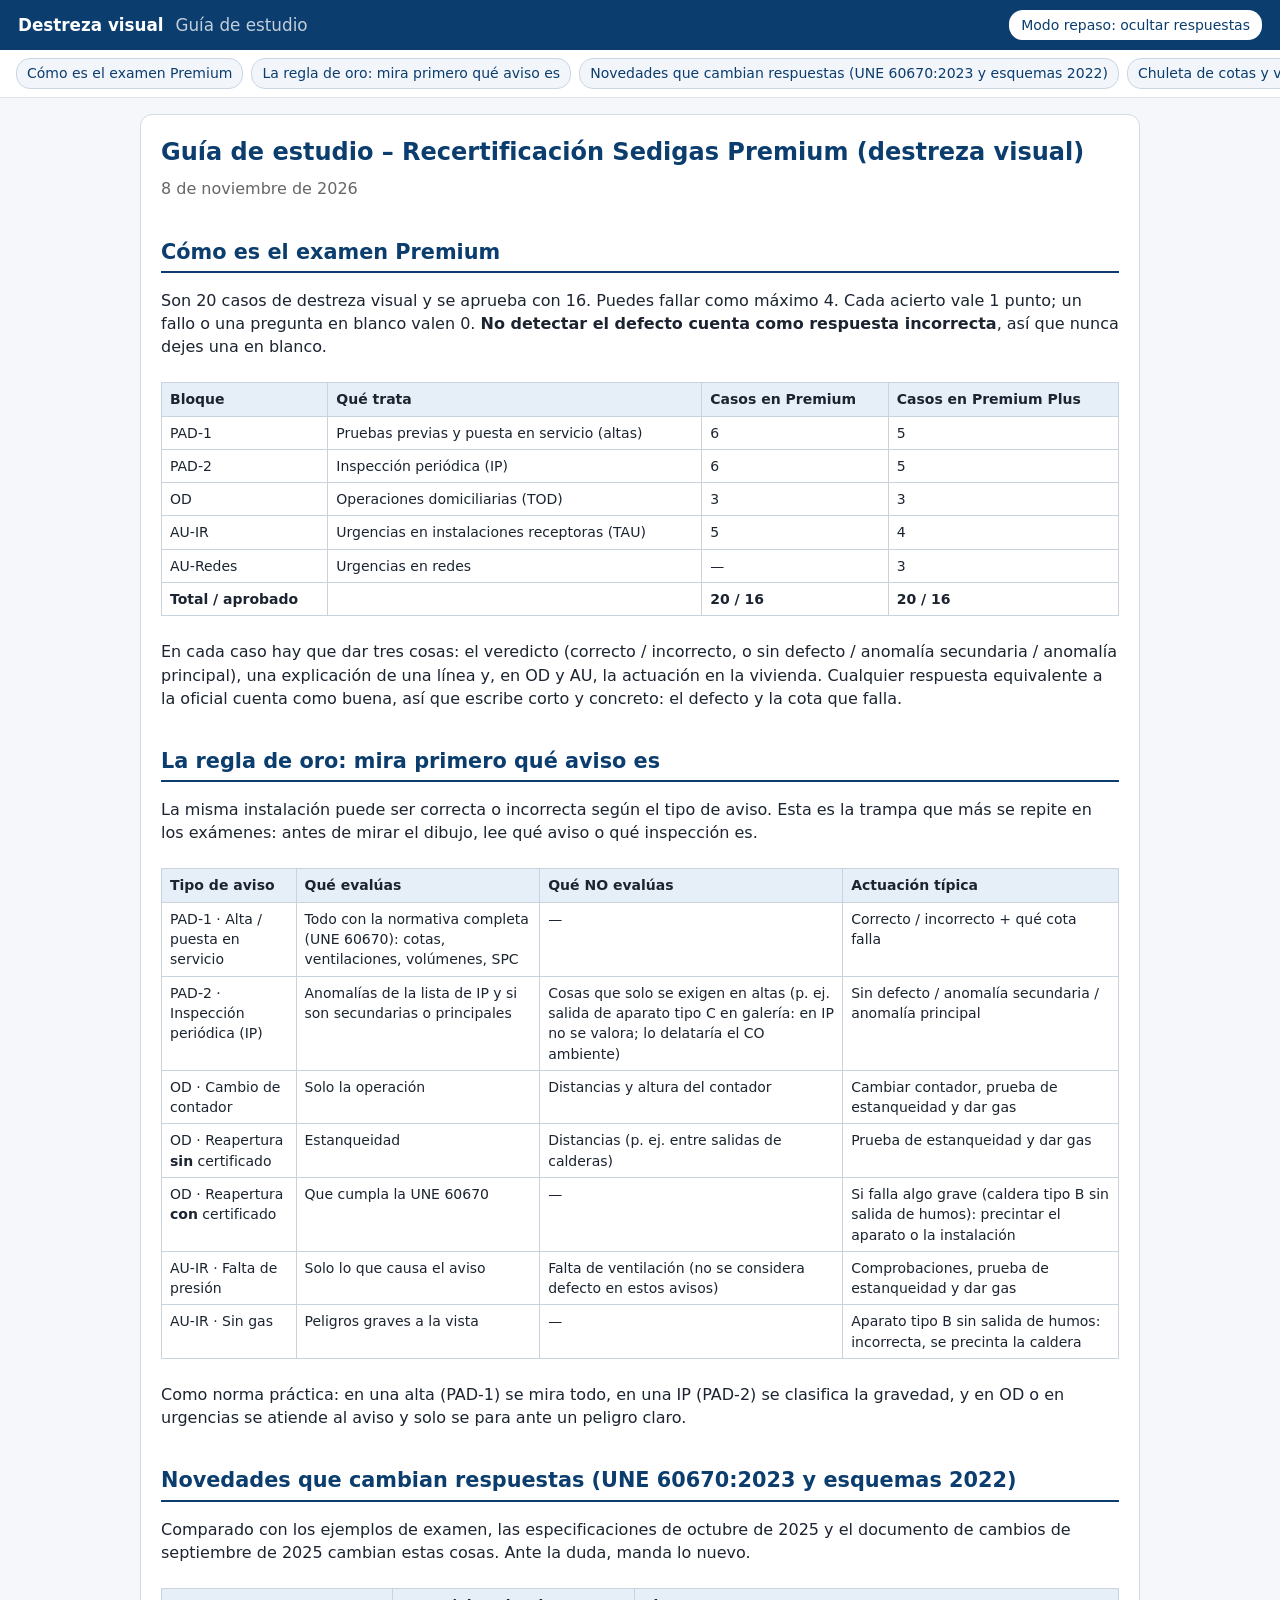
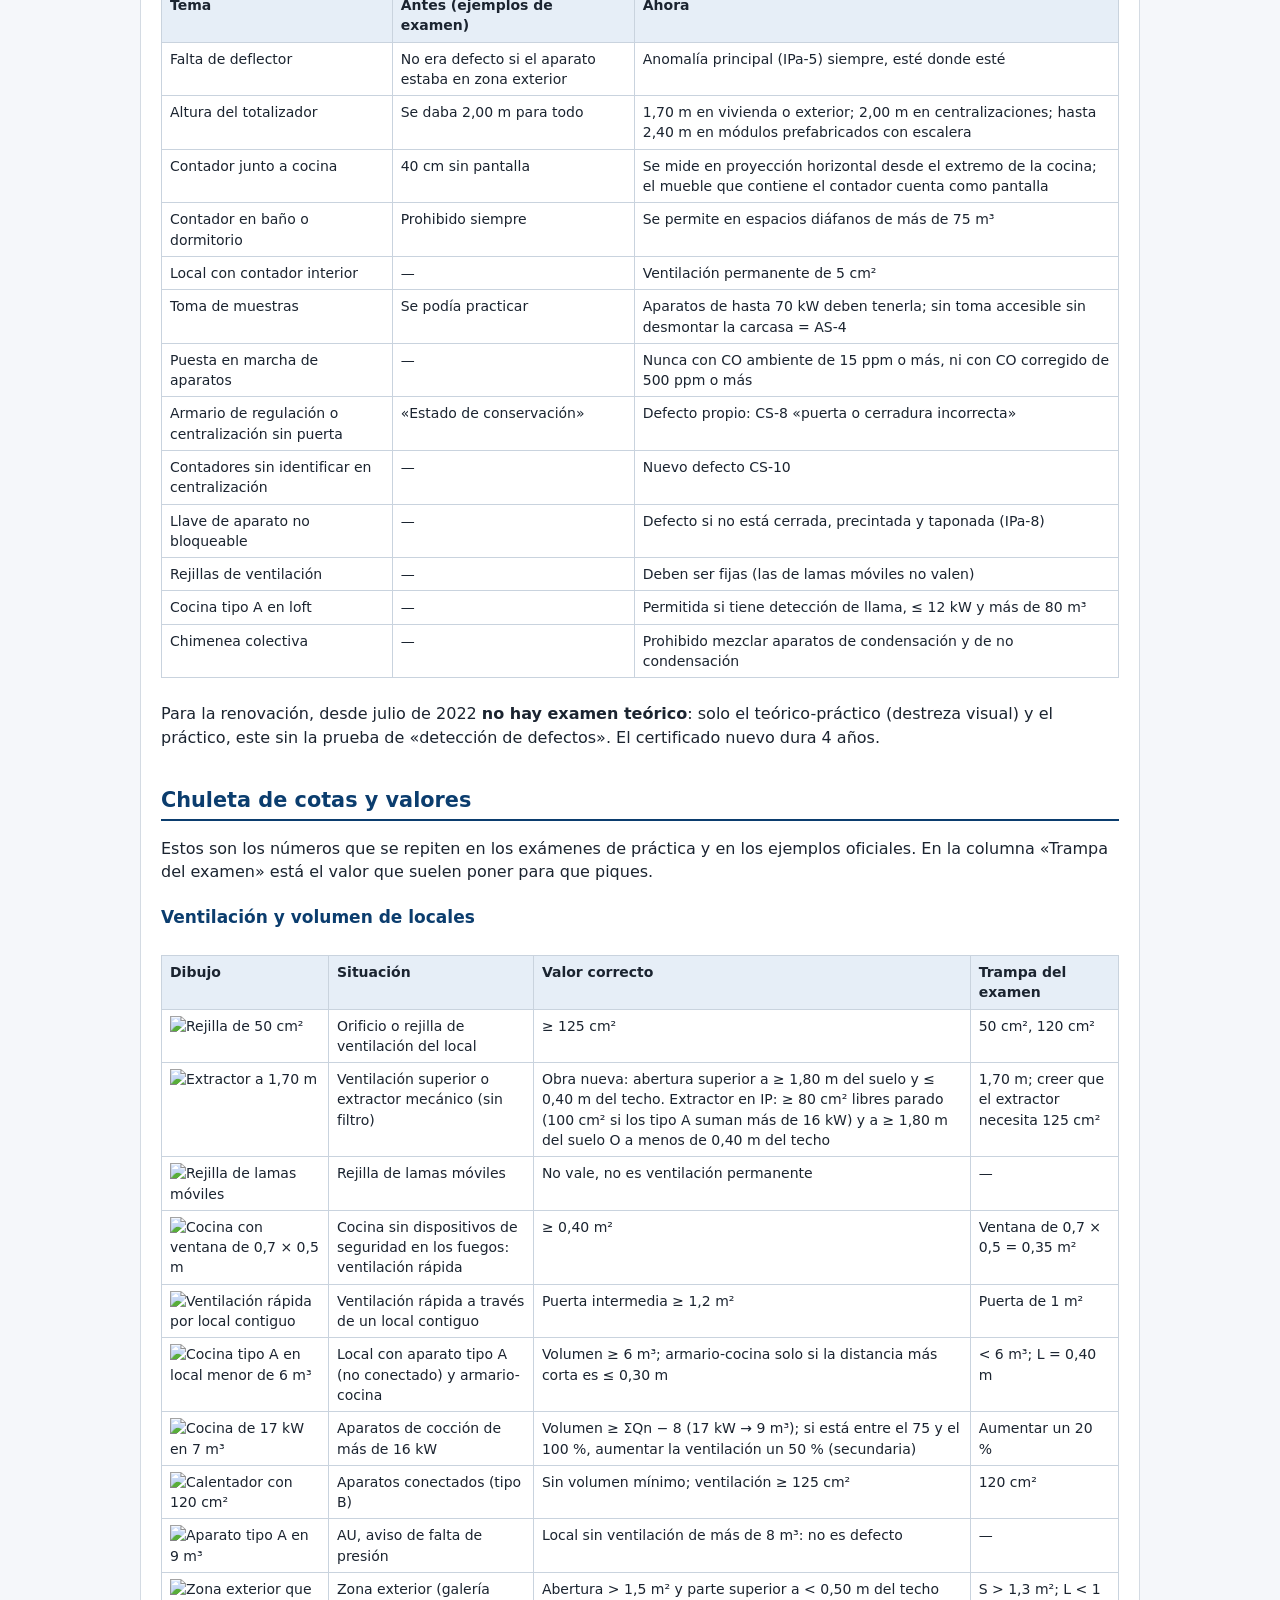
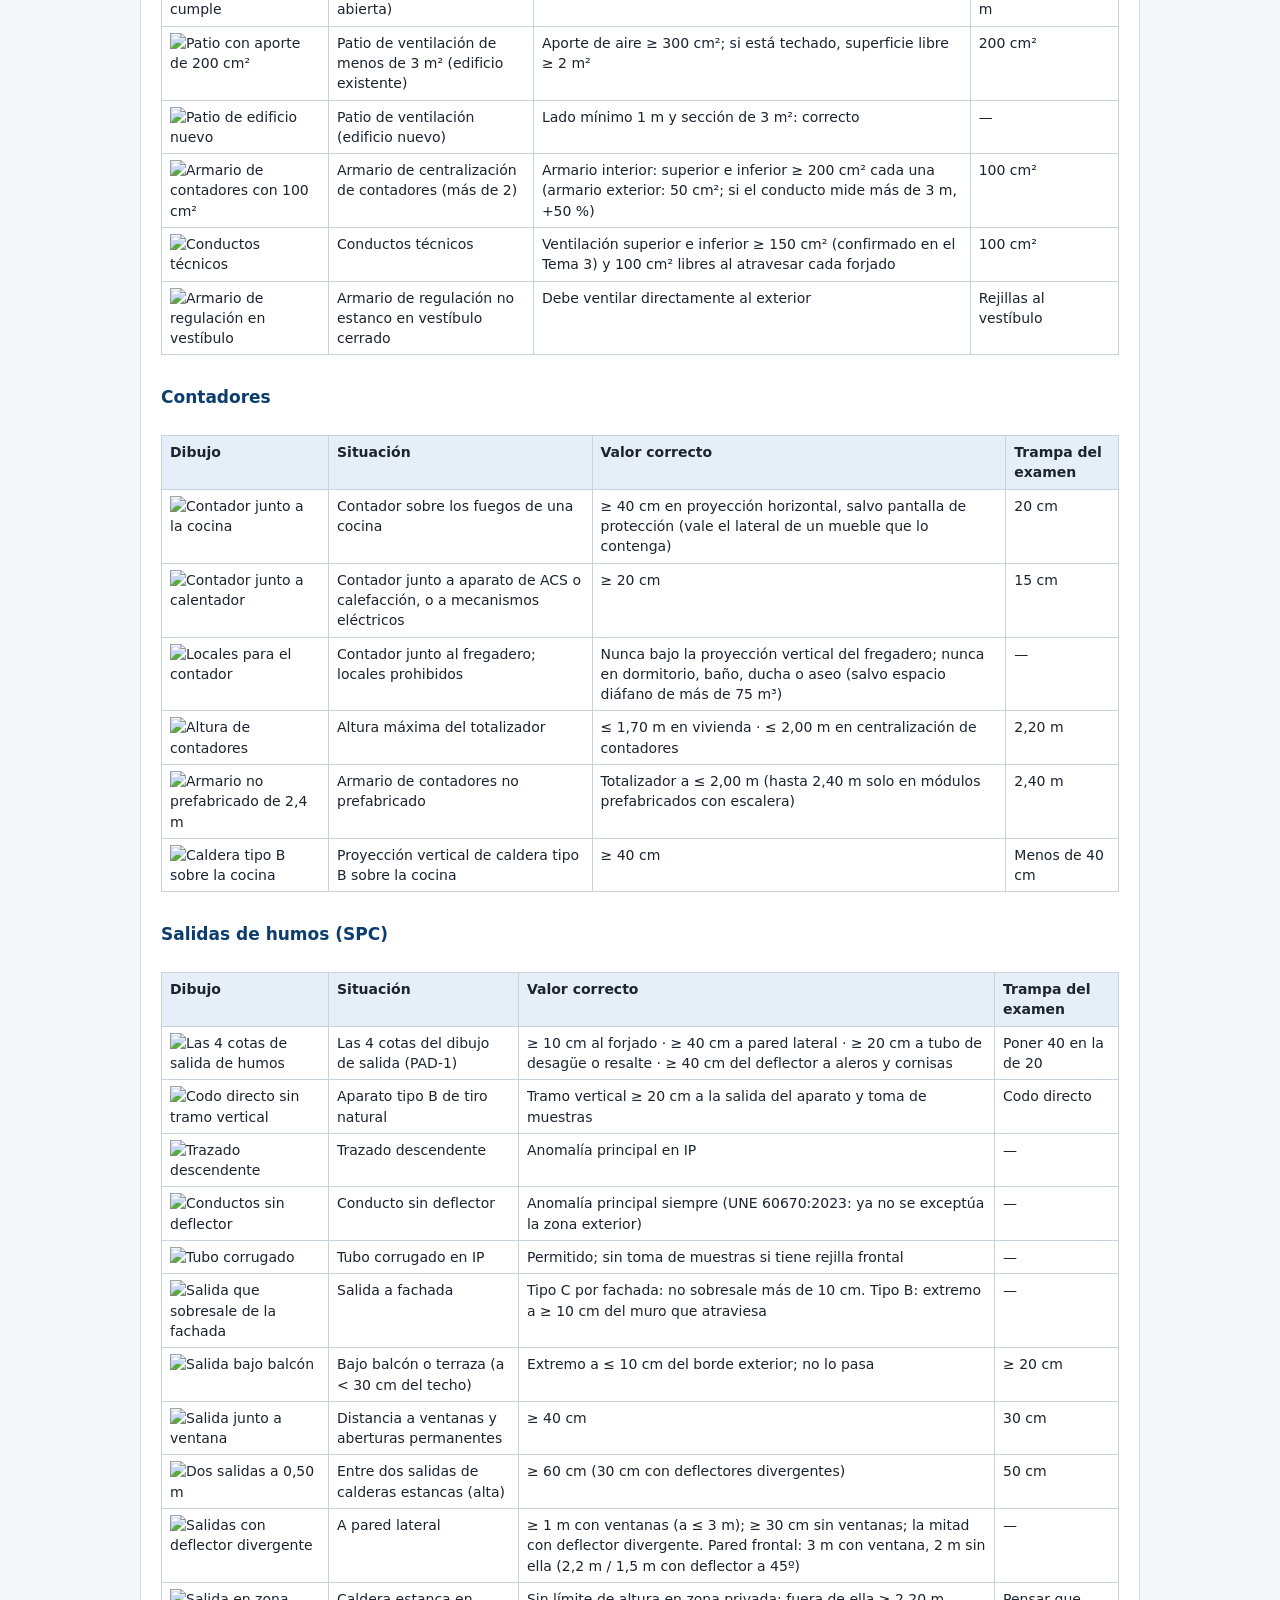
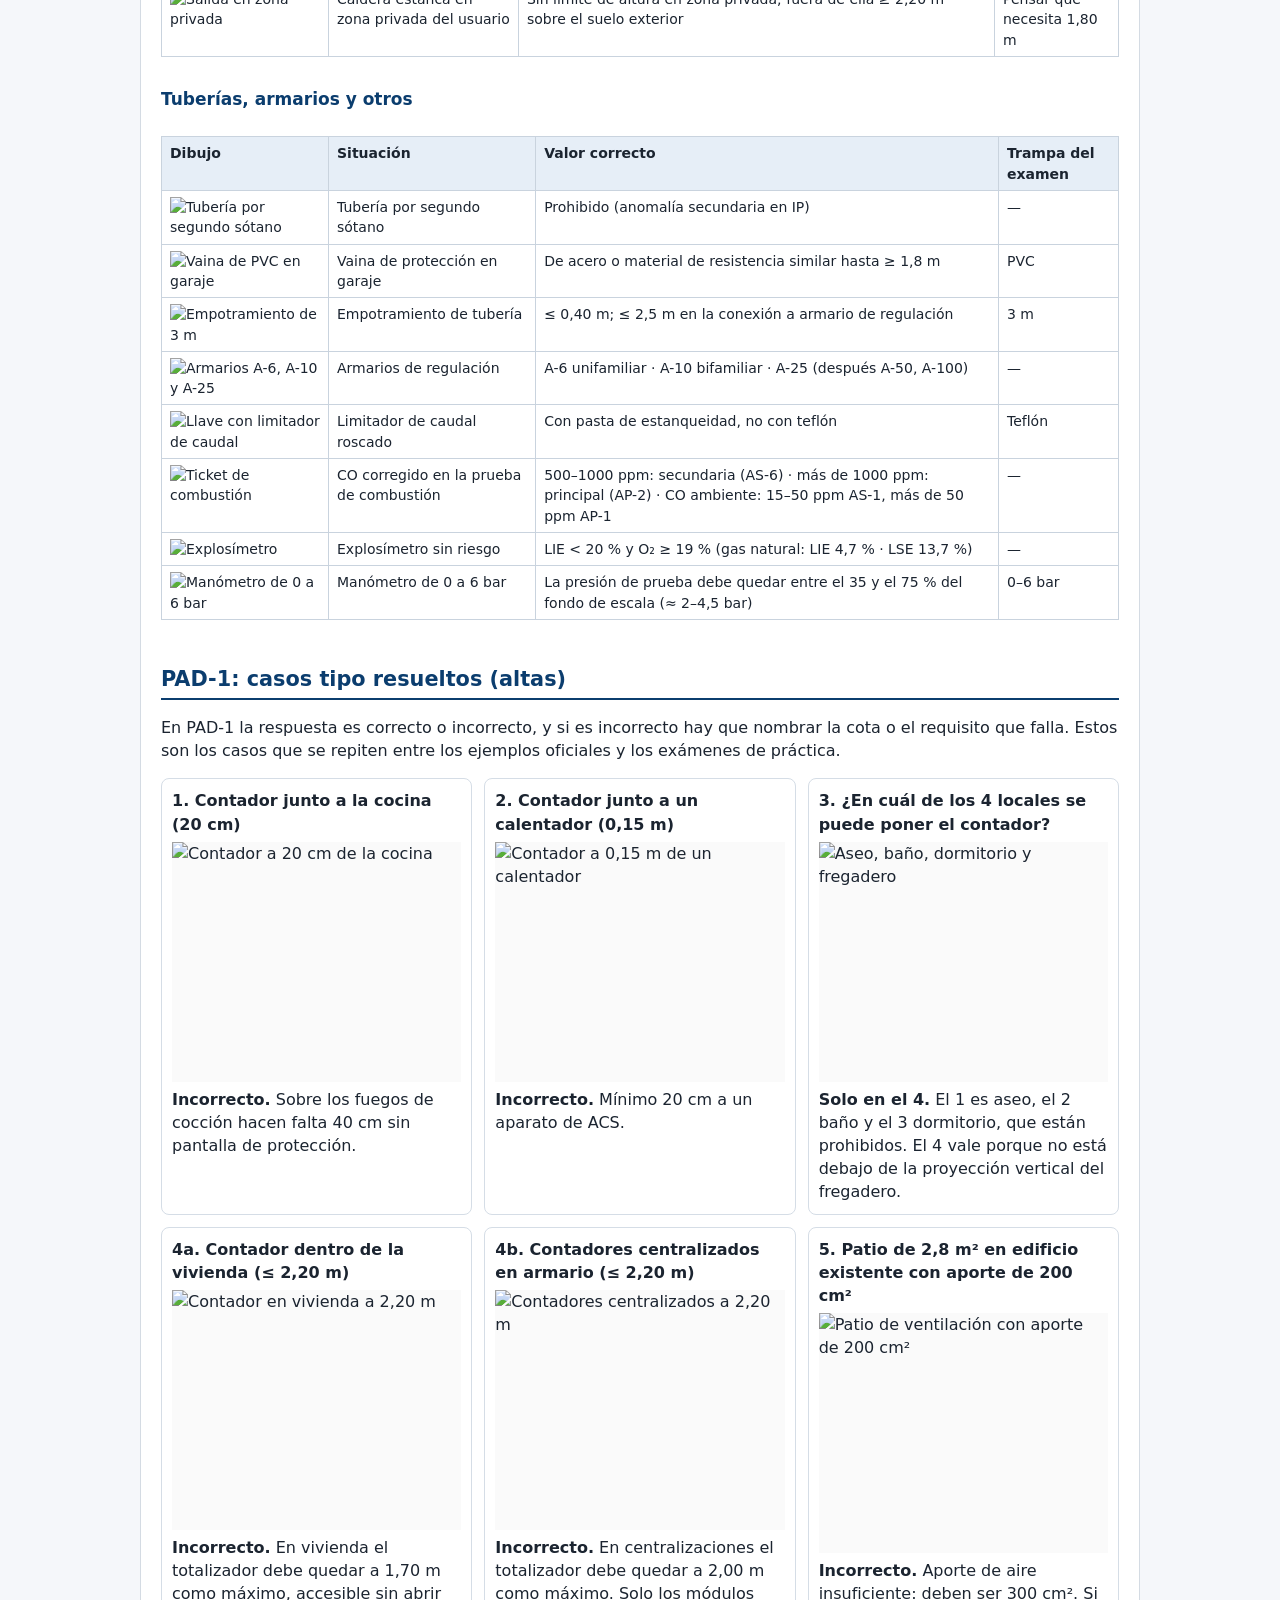
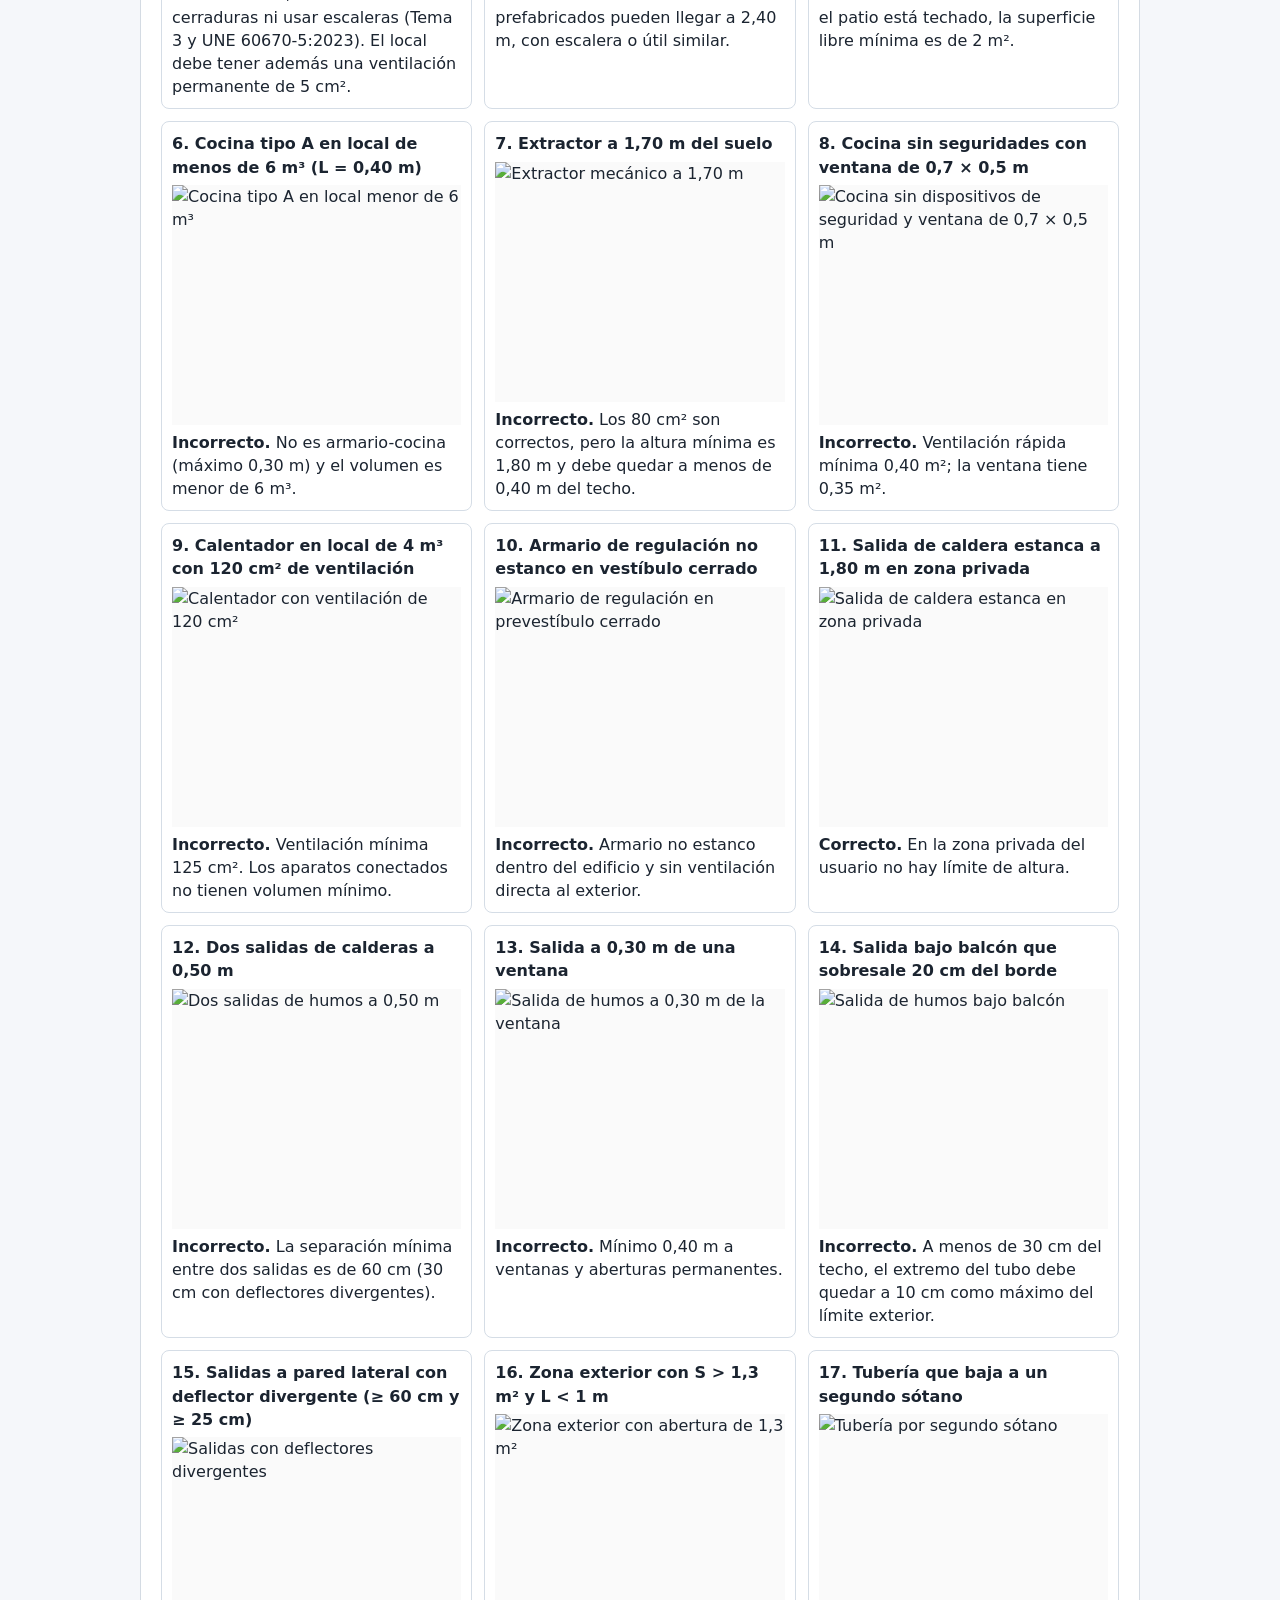
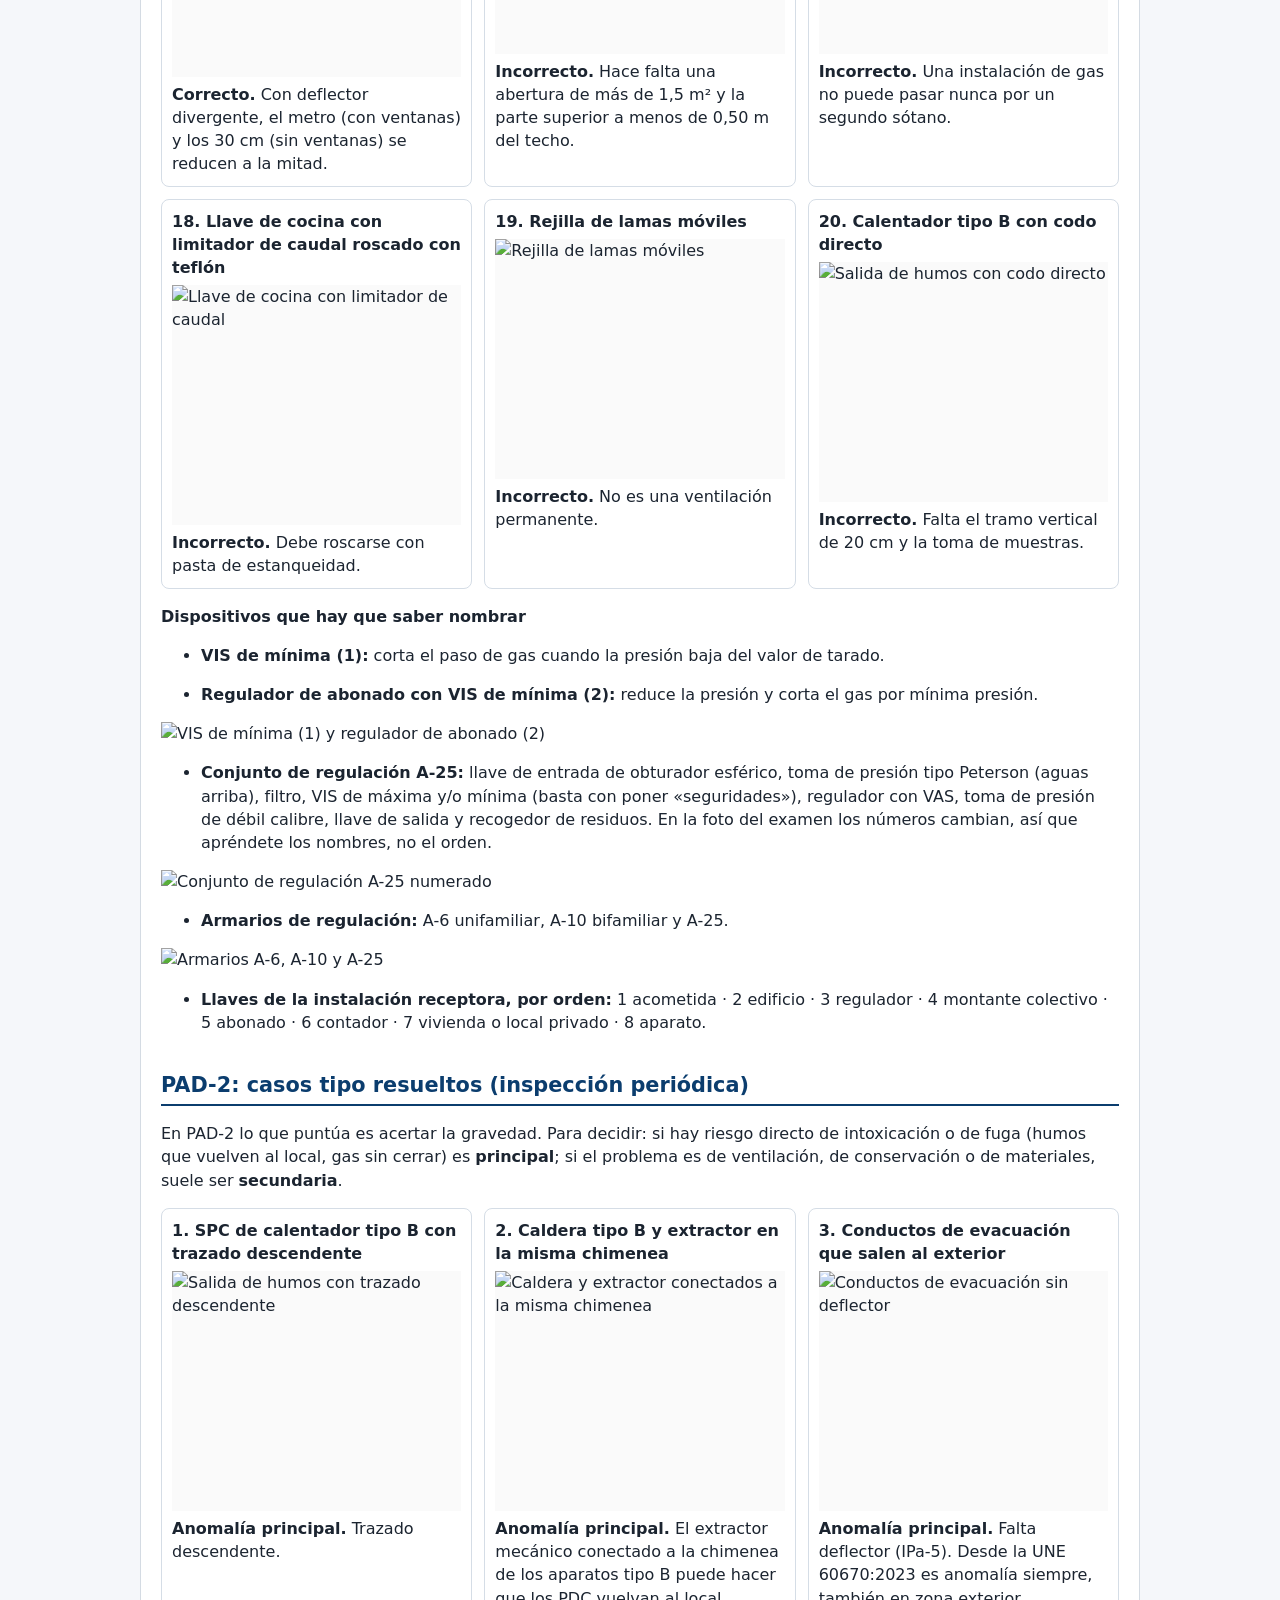
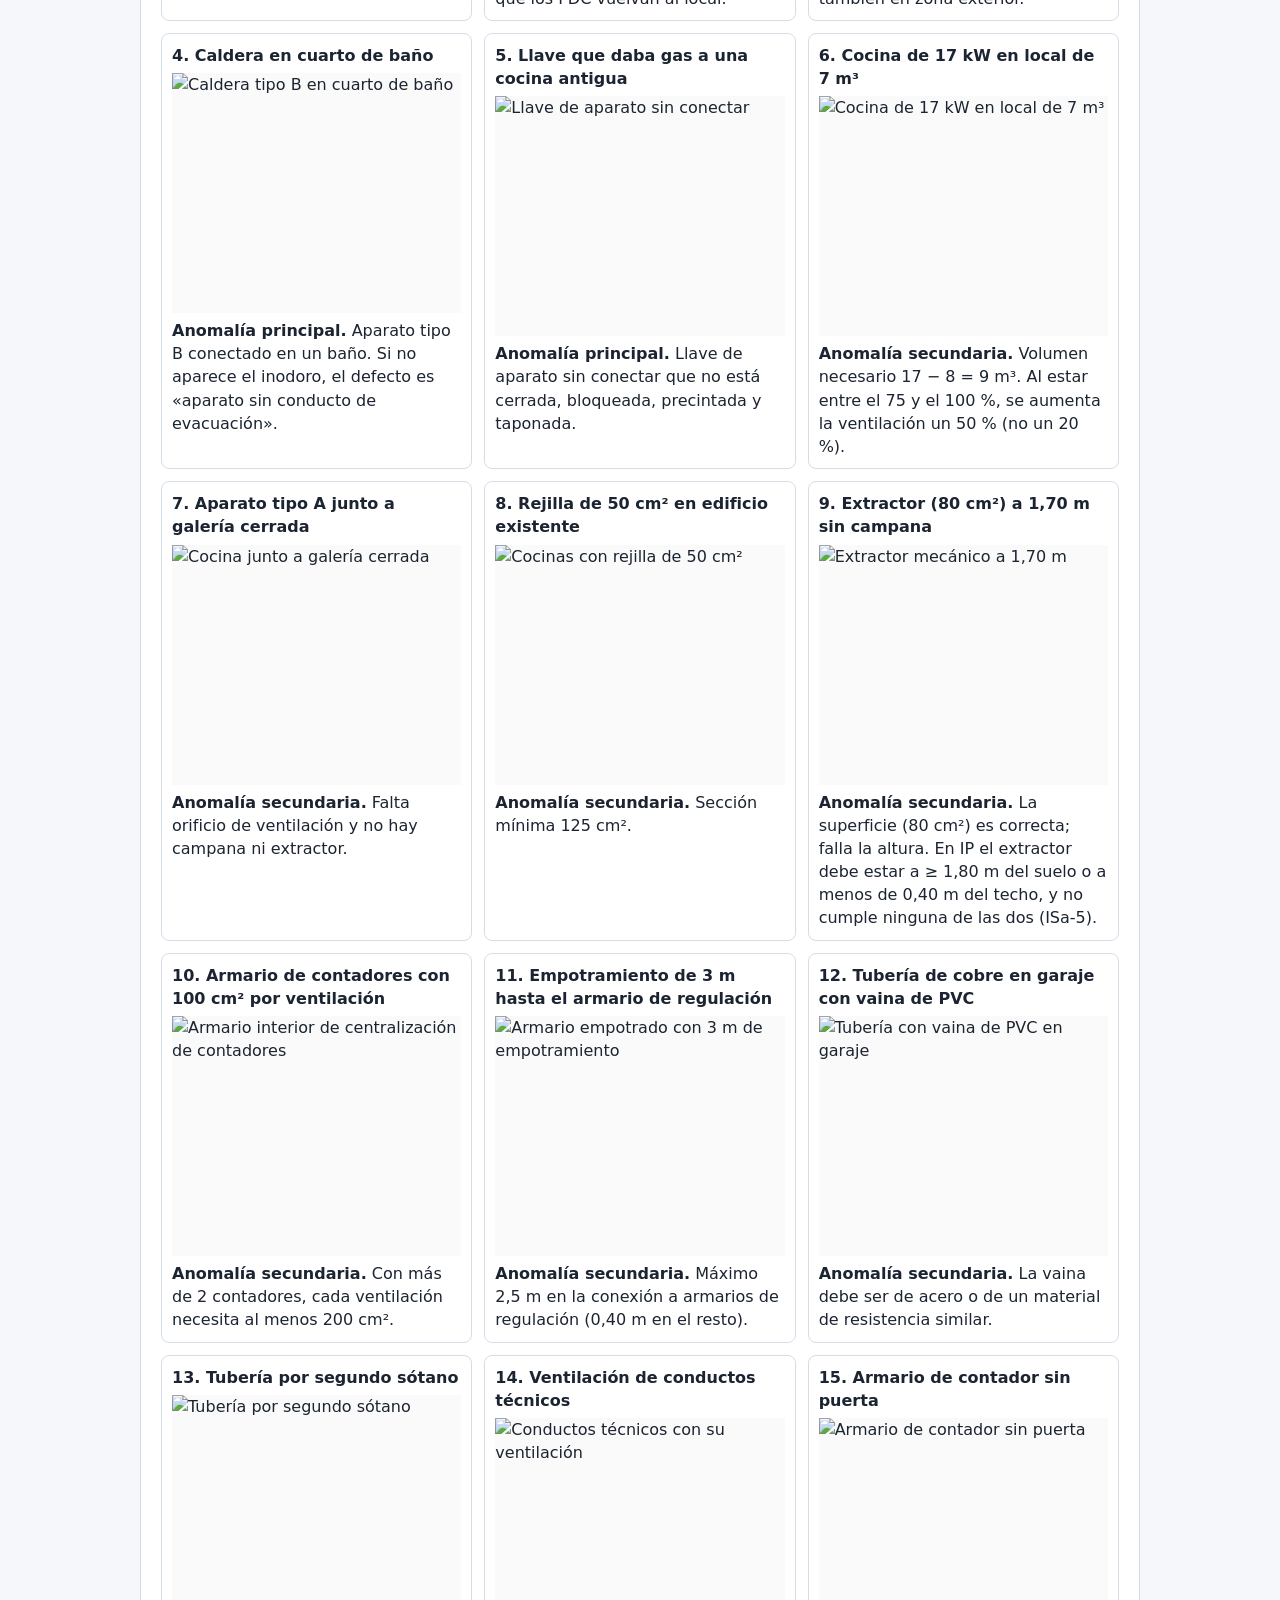
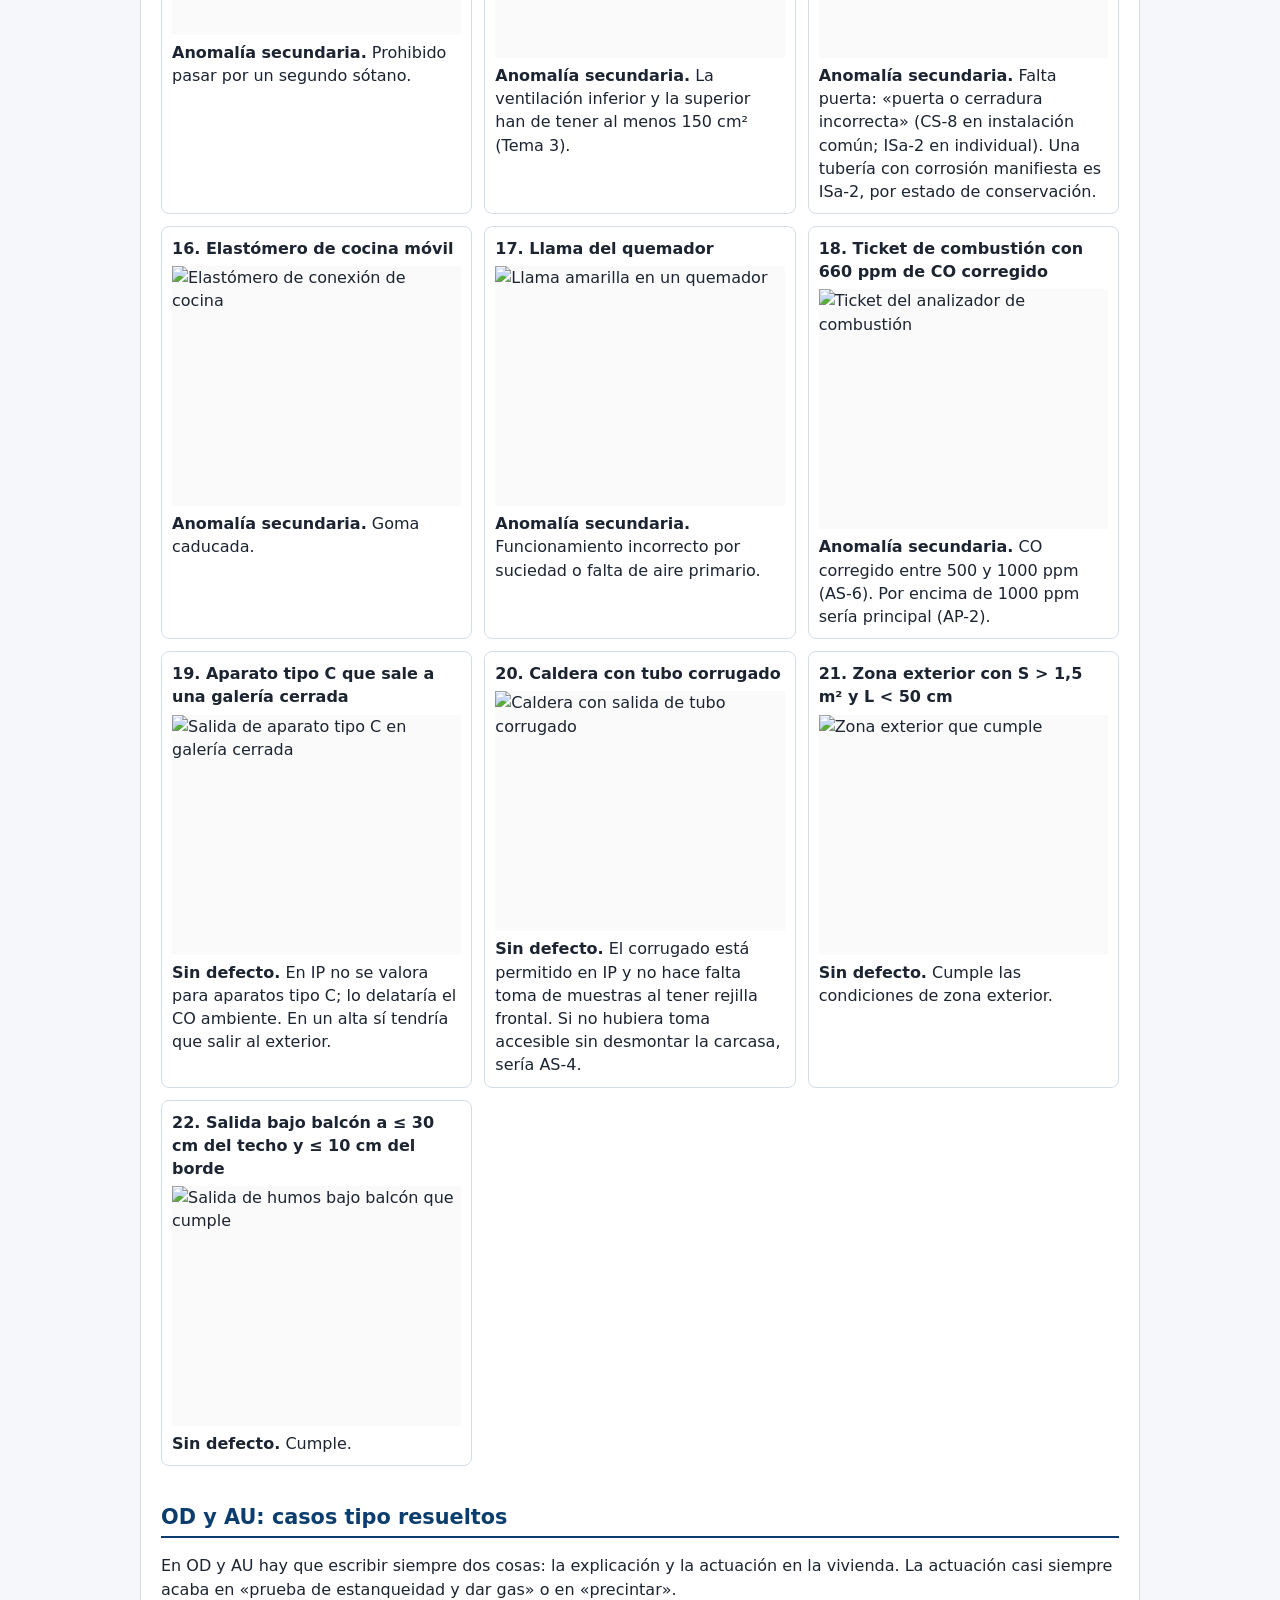
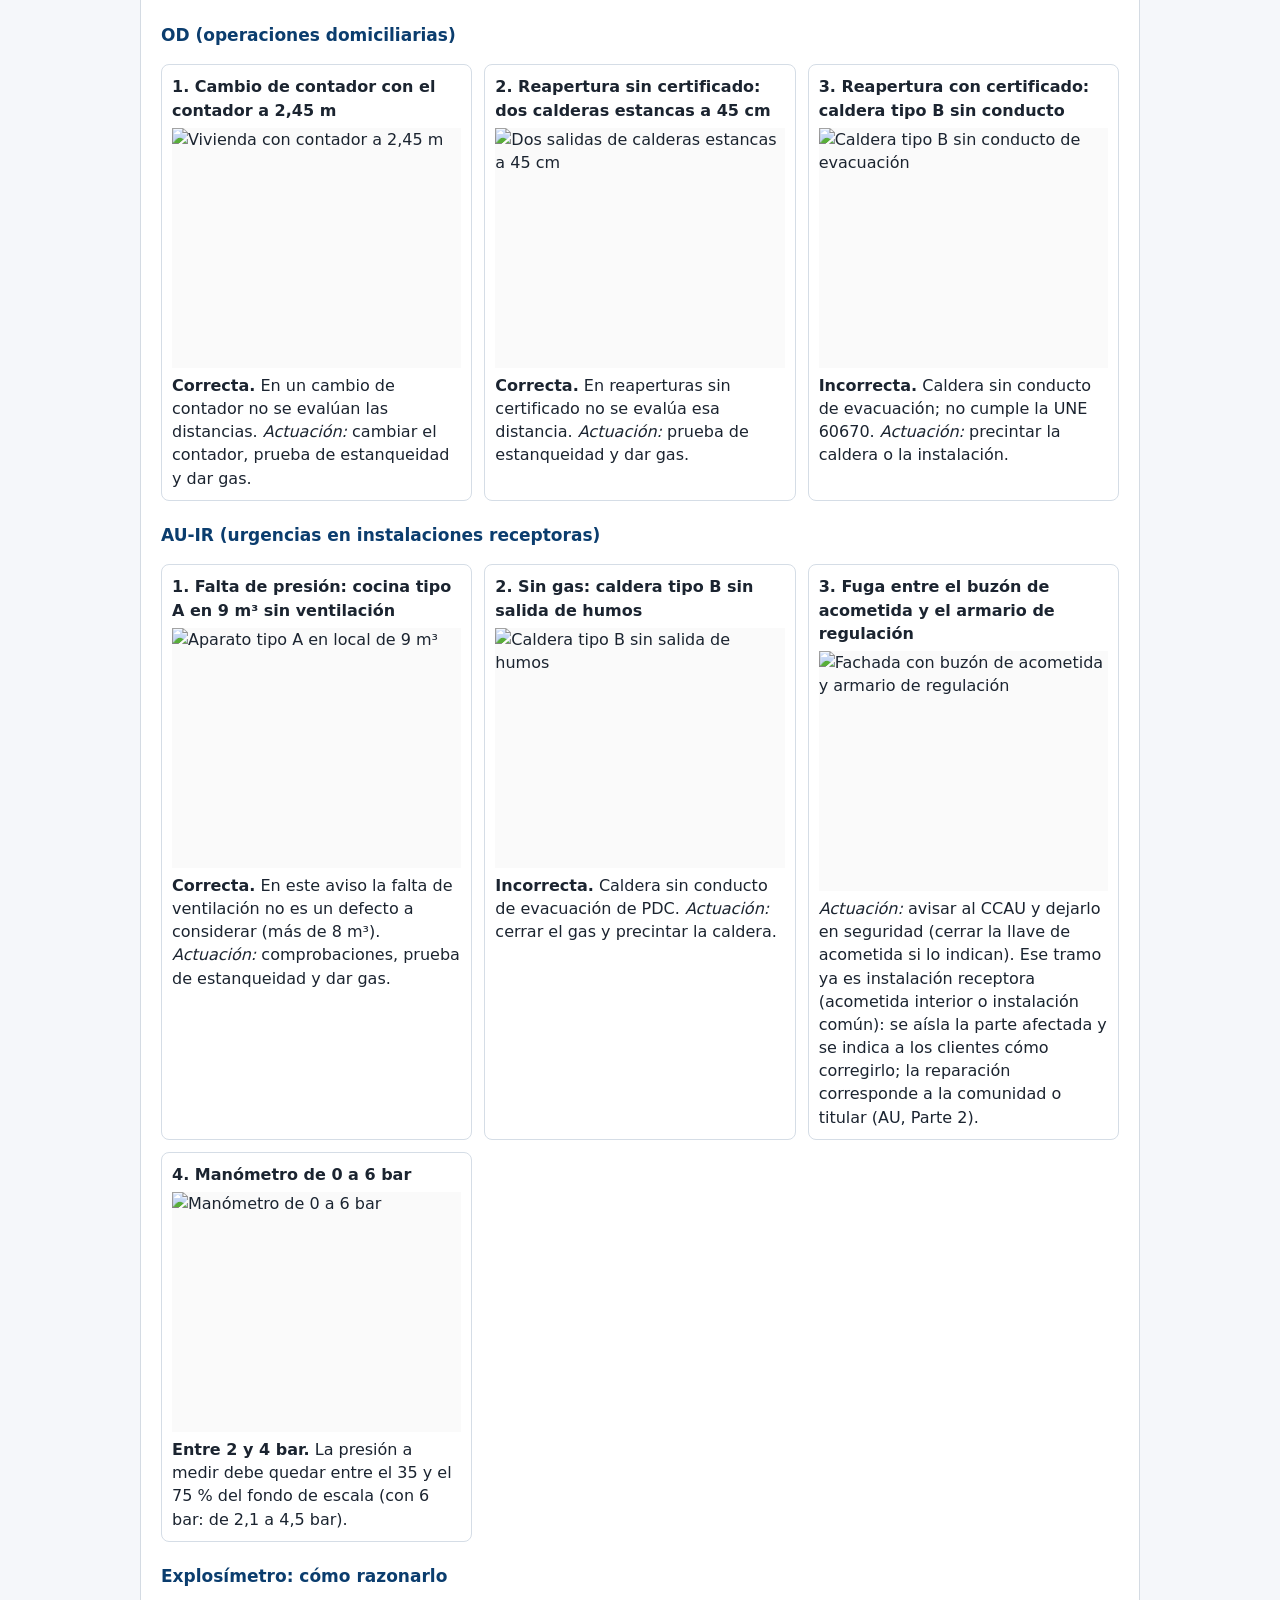
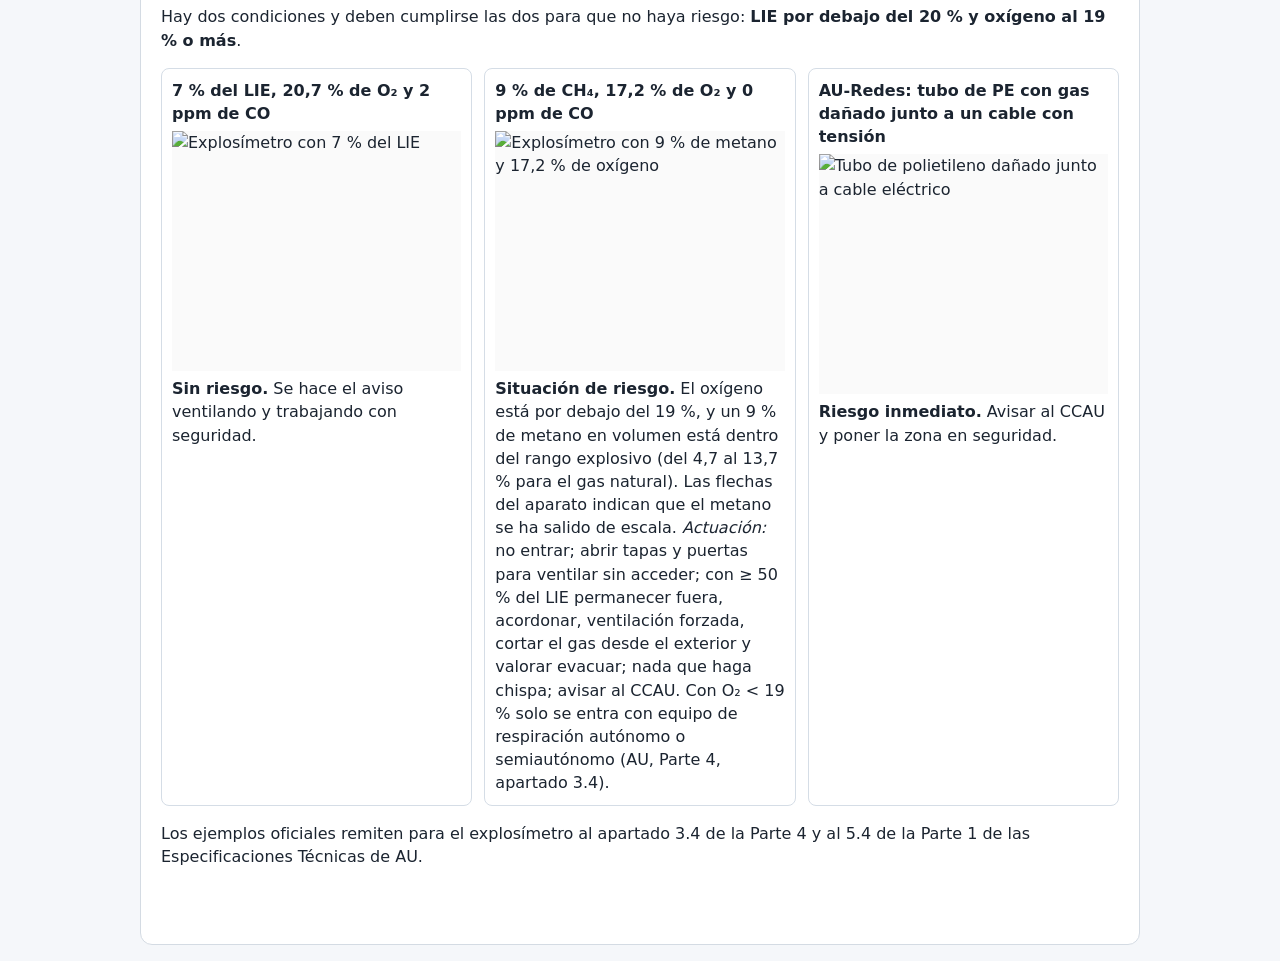
==== guia/index.html @ 2b38874c "Add files via upload" ====
<!DOCTYPE html>
<html lang="es"><head><meta charset="utf-8"><meta name="viewport" content="width=device-width,initial-scale=1">
<title>Guía de estudio · Recertificación Sedigas</title>
<link rel="stylesheet" href="../styles.css"><style>*{box-sizing:border-box}

nav{position:sticky;top:44px;z-index:4;background:#fff;border-bottom:1px solid #dde3ea;padding:8px 16px;display:flex;gap:8px;overflow-x:auto;white-space:nowrap}
nav a{color:#0b3d6e;text-decoration:none;font-size:14px;padding:4px 10px;border:1px solid #c9d6e4;border-radius:14px;background:#f2f6fb}
main{max-width:1000px;margin:16px auto;padding:16px 20px 60px;background:#fff;border:1px solid var(--borde);border-radius:12px}
h1{color:var(--azul)}
h2{font-size:1.3rem;border-bottom:2px solid #0b3d6e;padding-bottom:4px;margin-top:36px;scroll-margin-top:110px}
h3{font-size:17px;color:#0b3d6e;margin-top:22px}
.by{color:#666;margin-top:0}
.tw{overflow-x:auto}
table{border-collapse:collapse;width:100%;margin:8px 0;font-size:14px}
th,td{border:1px solid #c9d3de;padding:6px 8px;vertical-align:top;text-align:left}
th{background:#e6eef7}
td img{width:150px;max-width:40vw;height:auto;display:block;cursor:zoom-in}
.cases{display:grid;grid-template-columns:repeat(auto-fill,minmax(300px,1fr));gap:12px;margin:10px 0}
.case{border:1px solid #d5dde6;border-radius:8px;padding:10px;background:#fff}
.case .t{margin:0 0 6px}
.case img{display:block;width:100%;height:240px;object-fit:contain;background:#fafafa;margin-bottom:6px;cursor:zoom-in}
.case p{margin:0}
.case.hide-ans p:not(.t){filter:blur(6px);cursor:pointer}
p.pic img{max-width:100%;max-height:340px;cursor:zoom-in}
#zoom{position:fixed;inset:0;background:rgba(0,0,0,.85);display:none;align-items:center;justify-content:center;z-index:50;cursor:zoom-out}
#zoom img{max-width:96vw;max-height:94vh;background:#fff}
.toggle{background:#fff;color:#0b3d6e;border:0;border-radius:14px;padding:5px 12px;font-size:14px;cursor:pointer}
@media print{header,nav,.toggle{display:none}body{background:#fff}main{max-width:none;padding:0}h2{break-before:page}.case{break-inside:avoid}.case.hide-ans p{filter:none}}</style></head>
<body><header class="top"><a class="brand" href="../" style="text-decoration:none">Destreza visual <span>Guía de estudio</span></a><button class="toggle" id="modo">Modo repaso: ocultar respuestas</button></header>
<nav><a href="#cómo-es-el-examen-premium">Cómo es el examen Premium</a><a href="#la-regla-de-oro-mira-primero-qué-aviso-es">La regla de oro: mira
primero qué aviso es</a><a href="#novedades-que-cambian-respuestas-une-606702023-y-esquemas-2022">Novedades
que cambian respuestas (UNE 60670:2023 y esquemas 2022)</a><a href="#chuleta-de-cotas-y-valores">Chuleta de cotas y valores</a><a href="#pad-1-casos-tipo-resueltos-altas">PAD-1: casos tipo resueltos
(altas)</a><a href="#pad-2-casos-tipo-resueltos-inspección-periódica">PAD-2: casos
tipo resueltos (inspección periódica)</a><a href="#od-y-au-casos-tipo-resueltos">OD y AU: casos tipo resueltos</a></nav><main><h1
id="guía-de-estudio-recertificación-sedigas-premium-destreza-visual">Guía
de estudio – Recertificación Sedigas Premium (destreza visual)</h1>
<p class="by">8 de noviembre de 2026</p>
<h2 id="cómo-es-el-examen-premium">Cómo es el examen Premium</h2>
<p>Son 20 casos de destreza visual y se aprueba con 16. Puedes fallar
como máximo 4. Cada acierto vale 1 punto; un fallo o una pregunta en
blanco valen 0. <strong>No detectar el defecto cuenta como respuesta
incorrecta</strong>, así que nunca dejes una en blanco.</p>
<table>

<thead>
<tr class="header">
<th>Bloque</th>
<th>Qué trata</th>
<th>Casos en Premium</th>
<th>Casos en Premium Plus</th>
</tr>
</thead>
<tbody>
<tr class="odd">
<td>PAD-1</td>
<td>Pruebas previas y puesta en servicio (altas)</td>
<td>6</td>
<td>5</td>
</tr>
<tr class="even">
<td>PAD-2</td>
<td>Inspección periódica (IP)</td>
<td>6</td>
<td>5</td>
</tr>
<tr class="odd">
<td>OD</td>
<td>Operaciones domiciliarias (TOD)</td>
<td>3</td>
<td>3</td>
</tr>
<tr class="even">
<td>AU-IR</td>
<td>Urgencias en instalaciones receptoras (TAU)</td>
<td>5</td>
<td>4</td>
</tr>
<tr class="odd">
<td>AU-Redes</td>
<td>Urgencias en redes</td>
<td>—</td>
<td>3</td>
</tr>
<tr class="even">
<td><strong>Total / aprobado</strong></td>
<td></td>
<td><strong>20 / 16</strong></td>
<td><strong>20 / 16</strong></td>
</tr>
</tbody>
</table>
<p>En cada caso hay que dar tres cosas: el veredicto (correcto /
incorrecto, o sin defecto / anomalía secundaria / anomalía principal),
una explicación de una línea y, en OD y AU, la actuación en la vivienda.
Cualquier respuesta equivalente a la oficial cuenta como buena, así que
escribe corto y concreto: el defecto y la cota que falla.</p>
<h2 id="la-regla-de-oro-mira-primero-qué-aviso-es">La regla de oro: mira
primero qué aviso es</h2>
<p>La misma instalación puede ser correcta o incorrecta según el tipo de
aviso. Esta es la trampa que más se repite en los exámenes: antes de
mirar el dibujo, lee qué aviso o qué inspección es.</p>
<table>

<thead>
<tr class="header">
<th>Tipo de aviso</th>
<th>Qué evalúas</th>
<th>Qué NO evalúas</th>
<th>Actuación típica</th>
</tr>
</thead>
<tbody>
<tr class="odd">
<td>PAD-1 · Alta / puesta en servicio</td>
<td>Todo con la normativa completa (UNE 60670): cotas, ventilaciones,
volúmenes, SPC</td>
<td>—</td>
<td>Correcto / incorrecto + qué cota falla</td>
</tr>
<tr class="even">
<td>PAD-2 · Inspección periódica (IP)</td>
<td>Anomalías de la lista de IP y si son secundarias o principales</td>
<td>Cosas que solo se exigen en altas (p. ej. salida de aparato tipo C
en galería: en IP no se valora; lo delataría el CO ambiente)</td>
<td>Sin defecto / anomalía secundaria / anomalía principal</td>
</tr>
<tr class="odd">
<td>OD · Cambio de contador</td>
<td>Solo la operación</td>
<td>Distancias y altura del contador</td>
<td>Cambiar contador, prueba de estanqueidad y dar gas</td>
</tr>
<tr class="even">
<td>OD · Reapertura <strong>sin</strong> certificado</td>
<td>Estanqueidad</td>
<td>Distancias (p. ej. entre salidas de calderas)</td>
<td>Prueba de estanqueidad y dar gas</td>
</tr>
<tr class="odd">
<td>OD · Reapertura <strong>con</strong> certificado</td>
<td>Que cumpla la UNE 60670</td>
<td>—</td>
<td>Si falla algo grave (caldera tipo B sin salida de humos): precintar
el aparato o la instalación</td>
</tr>
<tr class="even">
<td>AU-IR · Falta de presión</td>
<td>Solo lo que causa el aviso</td>
<td>Falta de ventilación (no se considera defecto en estos avisos)</td>
<td>Comprobaciones, prueba de estanqueidad y dar gas</td>
</tr>
<tr class="odd">
<td>AU-IR · Sin gas</td>
<td>Peligros graves a la vista</td>
<td>—</td>
<td>Aparato tipo B sin salida de humos: incorrecta, se precinta la
caldera</td>
</tr>
</tbody>
</table>
<p>Como norma práctica: en una alta (PAD-1) se mira todo, en una IP
(PAD-2) se clasifica la gravedad, y en OD o en urgencias se atiende al
aviso y solo se para ante un peligro claro.</p>
<h2 id="novedades-que-cambian-respuestas-une-606702023-y-esquemas-2022">Novedades
que cambian respuestas (UNE 60670:2023 y esquemas 2022)</h2>
<p>Comparado con los ejemplos de examen, las especificaciones de octubre
de 2025 y el documento de cambios de septiembre de 2025 cambian estas
cosas. Ante la duda, manda lo nuevo.</p>
<table>

<thead>
<tr class="header">
<th>Tema</th>
<th>Antes (ejemplos de examen)</th>
<th>Ahora</th>
</tr>
</thead>
<tbody>
<tr class="odd">
<td>Falta de deflector</td>
<td>No era defecto si el aparato estaba en zona exterior</td>
<td>Anomalía principal (IPa-5) siempre, esté donde esté</td>
</tr>
<tr class="even">
<td>Altura del totalizador</td>
<td>Se daba 2,00 m para todo</td>
<td>1,70 m en vivienda o exterior; 2,00 m en centralizaciones; hasta
2,40 m en módulos prefabricados con escalera</td>
</tr>
<tr class="odd">
<td>Contador junto a cocina</td>
<td>40 cm sin pantalla</td>
<td>Se mide en proyección horizontal desde el extremo de la cocina; el
mueble que contiene el contador cuenta como pantalla</td>
</tr>
<tr class="even">
<td>Contador en baño o dormitorio</td>
<td>Prohibido siempre</td>
<td>Se permite en espacios diáfanos de más de 75 m³</td>
</tr>
<tr class="odd">
<td>Local con contador interior</td>
<td>—</td>
<td>Ventilación permanente de 5 cm²</td>
</tr>
<tr class="even">
<td>Toma de muestras</td>
<td>Se podía practicar</td>
<td>Aparatos de hasta 70 kW deben tenerla; sin toma accesible sin
desmontar la carcasa = AS-4</td>
</tr>
<tr class="odd">
<td>Puesta en marcha de aparatos</td>
<td>—</td>
<td>Nunca con CO ambiente de 15 ppm o más, ni con CO corregido de 500
ppm o más</td>
</tr>
<tr class="even">
<td>Armario de regulación o centralización sin puerta</td>
<td>«Estado de conservación»</td>
<td>Defecto propio: CS-8 «puerta o cerradura incorrecta»</td>
</tr>
<tr class="odd">
<td>Contadores sin identificar en centralización</td>
<td>—</td>
<td>Nuevo defecto CS-10</td>
</tr>
<tr class="even">
<td>Llave de aparato no bloqueable</td>
<td>—</td>
<td>Defecto si no está cerrada, precintada y taponada (IPa-8)</td>
</tr>
<tr class="odd">
<td>Rejillas de ventilación</td>
<td>—</td>
<td>Deben ser fijas (las de lamas móviles no valen)</td>
</tr>
<tr class="even">
<td>Cocina tipo A en loft</td>
<td>—</td>
<td>Permitida si tiene detección de llama, ≤ 12 kW y más de 80 m³</td>
</tr>
<tr class="odd">
<td>Chimenea colectiva</td>
<td>—</td>
<td>Prohibido mezclar aparatos de condensación y de no condensación</td>
</tr>
</tbody>
</table>
<p>Para la renovación, desde julio de 2022 <strong>no hay examen
teórico</strong>: solo el teórico-práctico (destreza visual) y el
práctico, este sin la prueba de «detección de defectos». El certificado
nuevo dura 4 años.</p>
<h2 id="chuleta-de-cotas-y-valores">Chuleta de cotas y valores</h2>
<p>Estos son los números que se repiten en los exámenes de práctica y en
los ejemplos oficiales. En la columna «Trampa del examen» está el valor
que suelen poner para que piques.</p>
<h3 id="ventilación-y-volumen-de-locales">Ventilación y volumen de
locales</h3>
<table>

<thead>
<tr class="header">
<th>Dibujo</th>
<th>Situación</th>
<th>Valor correcto</th>
<th>Trampa del examen</th>
</tr>
</thead>
<tbody>
<tr class="odd">
<td><img src="img/001.jpg" loading="lazy" alt="Rejilla de 50 cm²" /></td>
<td>Orificio o rejilla de ventilación del local</td>
<td>≥ 125 cm²</td>
<td>50 cm², 120 cm²</td>
</tr>
<tr class="even">
<td><img src="img/002.jpg" loading="lazy" alt="Extractor a 1,70 m" /></td>
<td>Ventilación superior o extractor mecánico (sin filtro)</td>
<td>Obra nueva: abertura superior a ≥ 1,80 m del suelo y ≤ 0,40 m del
techo. Extractor en IP: ≥ 80 cm² libres parado (100 cm² si los tipo A
suman más de 16 kW) y a ≥ 1,80 m del suelo O a menos de 0,40 m del
techo</td>
<td>1,70 m; creer que el extractor necesita 125 cm²</td>
</tr>
<tr class="odd">
<td><img src="img/003.jpg" loading="lazy"
alt="Rejilla de lamas móviles" /></td>
<td>Rejilla de lamas móviles</td>
<td>No vale, no es ventilación permanente</td>
<td>—</td>
</tr>
<tr class="even">
<td><img src="img/004.jpg" loading="lazy"
alt="Cocina con ventana de 0,7 × 0,5 m" /></td>
<td>Cocina sin dispositivos de seguridad en los fuegos: ventilación
rápida</td>
<td>≥ 0,40 m²</td>
<td>Ventana de 0,7 × 0,5 = 0,35 m²</td>
</tr>
<tr class="odd">
<td><img src="img/005.jpg" loading="lazy"
alt="Ventilación rápida por local contiguo" /></td>
<td>Ventilación rápida a través de un local contiguo</td>
<td>Puerta intermedia ≥ 1,2 m²</td>
<td>Puerta de 1 m²</td>
</tr>
<tr class="even">
<td><img src="img/006.jpg" loading="lazy"
alt="Cocina tipo A en local menor de 6 m³" /></td>
<td>Local con aparato tipo A (no conectado) y armario-cocina</td>
<td>Volumen ≥ 6 m³; armario-cocina solo si la distancia más corta es ≤
0,30 m</td>
<td>&lt; 6 m³; L = 0,40 m</td>
</tr>
<tr class="odd">
<td><img src="img/007.jpg" loading="lazy" alt="Cocina de 17 kW en 7 m³" /></td>
<td>Aparatos de cocción de más de 16 kW</td>
<td>Volumen ≥ ΣQn − 8 (17 kW → 9 m³); si está entre el 75 y el 100 %,
aumentar la ventilación un 50 % (secundaria)</td>
<td>Aumentar un 20 %</td>
</tr>
<tr class="even">
<td><img src="img/008.jpg" loading="lazy"
alt="Calentador con 120 cm²" /></td>
<td>Aparatos conectados (tipo B)</td>
<td>Sin volumen mínimo; ventilación ≥ 125 cm²</td>
<td>120 cm²</td>
</tr>
<tr class="odd">
<td><img src="img/009.jpg" loading="lazy"
alt="Aparato tipo A en 9 m³" /></td>
<td>AU, aviso de falta de presión</td>
<td>Local sin ventilación de más de 8 m³: no es defecto</td>
<td>—</td>
</tr>
<tr class="even">
<td><img src="img/010.jpg" loading="lazy"
alt="Zona exterior que cumple" /></td>
<td>Zona exterior (galería abierta)</td>
<td>Abertura &gt; 1,5 m² y parte superior a &lt; 0,50 m del techo</td>
<td>S &gt; 1,3 m²; L &lt; 1 m</td>
</tr>
<tr class="odd">
<td><img src="img/011.jpg" loading="lazy"
alt="Patio con aporte de 200 cm²" /></td>
<td>Patio de ventilación de menos de 3 m² (edificio existente)</td>
<td>Aporte de aire ≥ 300 cm²; si está techado, superficie libre ≥ 2
m²</td>
<td>200 cm²</td>
</tr>
<tr class="even">
<td><img src="img/012.jpg" loading="lazy"
alt="Patio de edificio nuevo" /></td>
<td>Patio de ventilación (edificio nuevo)</td>
<td>Lado mínimo 1 m y sección de 3 m²: correcto</td>
<td>—</td>
</tr>
<tr class="odd">
<td><img src="img/013.jpg" loading="lazy"
alt="Armario de contadores con 100 cm²" /></td>
<td>Armario de centralización de contadores (más de 2)</td>
<td>Armario interior: superior e inferior ≥ 200 cm² cada una (armario
exterior: 50 cm²; si el conducto mide más de 3 m, +50 %)</td>
<td>100 cm²</td>
</tr>
<tr class="even">
<td><img src="img/014.jpg" loading="lazy" alt="Conductos técnicos" /></td>
<td>Conductos técnicos</td>
<td>Ventilación superior e inferior ≥ 150 cm² (confirmado en el Tema 3)
y 100 cm² libres al atravesar cada forjado</td>
<td>100 cm²</td>
</tr>
<tr class="odd">
<td><img src="img/015.jpg" loading="lazy"
alt="Armario de regulación en vestíbulo" /></td>
<td>Armario de regulación no estanco en vestíbulo cerrado</td>
<td>Debe ventilar directamente al exterior</td>
<td>Rejillas al vestíbulo</td>
</tr>
</tbody>
</table>
<h3 id="contadores">Contadores</h3>
<table>

<thead>
<tr class="header">
<th>Dibujo</th>
<th>Situación</th>
<th>Valor correcto</th>
<th>Trampa del examen</th>
</tr>
</thead>
<tbody>
<tr class="odd">
<td><img src="img/016.jpg" loading="lazy"
alt="Contador junto a la cocina" /></td>
<td>Contador sobre los fuegos de una cocina</td>
<td>≥ 40 cm en proyección horizontal, salvo pantalla de protección (vale
el lateral de un mueble que lo contenga)</td>
<td>20 cm</td>
</tr>
<tr class="even">
<td><img src="img/017.jpg" loading="lazy"
alt="Contador junto a calentador" /></td>
<td>Contador junto a aparato de ACS o calefacción, o a mecanismos
eléctricos</td>
<td>≥ 20 cm</td>
<td>15 cm</td>
</tr>
<tr class="odd">
<td><img src="img/018.jpg" loading="lazy"
alt="Locales para el contador" /></td>
<td>Contador junto al fregadero; locales prohibidos</td>
<td>Nunca bajo la proyección vertical del fregadero; nunca en
dormitorio, baño, ducha o aseo (salvo espacio diáfano de más de 75
m³)</td>
<td>—</td>
</tr>
<tr class="even">
<td><img src="img/019.jpg" loading="lazy"
alt="Altura de contadores" /></td>
<td>Altura máxima del totalizador</td>
<td>≤ 1,70 m en vivienda · ≤ 2,00 m en centralización de contadores</td>
<td>2,20 m</td>
</tr>
<tr class="odd">
<td><img src="img/020.jpg" loading="lazy"
alt="Armario no prefabricado de 2,4 m" /></td>
<td>Armario de contadores no prefabricado</td>
<td>Totalizador a ≤ 2,00 m (hasta 2,40 m solo en módulos prefabricados
con escalera)</td>
<td>2,40 m</td>
</tr>
<tr class="even">
<td><img src="img/021.jpg" loading="lazy"
alt="Caldera tipo B sobre la cocina" /></td>
<td>Proyección vertical de caldera tipo B sobre la cocina</td>
<td>≥ 40 cm</td>
<td>Menos de 40 cm</td>
</tr>
</tbody>
</table>
<h3 id="salidas-de-humos-spc">Salidas de humos (SPC)</h3>
<table>

<thead>
<tr class="header">
<th>Dibujo</th>
<th>Situación</th>
<th>Valor correcto</th>
<th>Trampa del examen</th>
</tr>
</thead>
<tbody>
<tr class="odd">
<td><img src="img/022.jpg" loading="lazy"
alt="Las 4 cotas de salida de humos" /></td>
<td>Las 4 cotas del dibujo de salida (PAD-1)</td>
<td>≥ 10 cm al forjado · ≥ 40 cm a pared lateral · ≥ 20 cm a tubo de
desagüe o resalte · ≥ 40 cm del deflector a aleros y cornisas</td>
<td>Poner 40 en la de 20</td>
</tr>
<tr class="even">
<td><img src="img/023.jpg" loading="lazy"
alt="Codo directo sin tramo vertical" /></td>
<td>Aparato tipo B de tiro natural</td>
<td>Tramo vertical ≥ 20 cm a la salida del aparato y toma de
muestras</td>
<td>Codo directo</td>
</tr>
<tr class="odd">
<td><img src="img/024.jpg" loading="lazy"
alt="Trazado descendente" /></td>
<td>Trazado descendente</td>
<td>Anomalía principal en IP</td>
<td>—</td>
</tr>
<tr class="even">
<td><img src="img/025.jpg" loading="lazy"
alt="Conductos sin deflector" /></td>
<td>Conducto sin deflector</td>
<td>Anomalía principal siempre (UNE 60670:2023: ya no se exceptúa la
zona exterior)</td>
<td>—</td>
</tr>
<tr class="odd">
<td><img src="img/026.jpg" loading="lazy" alt="Tubo corrugado" /></td>
<td>Tubo corrugado en IP</td>
<td>Permitido; sin toma de muestras si tiene rejilla frontal</td>
<td>—</td>
</tr>
<tr class="even">
<td><img src="img/027.jpg" loading="lazy"
alt="Salida que sobresale de la fachada" /></td>
<td>Salida a fachada</td>
<td>Tipo C por fachada: no sobresale más de 10 cm. Tipo B: extremo a ≥
10 cm del muro que atraviesa</td>
<td>—</td>
</tr>
<tr class="odd">
<td><img src="img/028.jpg" loading="lazy"
alt="Salida bajo balcón" /></td>
<td>Bajo balcón o terraza (a &lt; 30 cm del techo)</td>
<td>Extremo a ≤ 10 cm del borde exterior; no lo pasa</td>
<td>≥ 20 cm</td>
</tr>
<tr class="even">
<td><img src="img/029.jpg" loading="lazy"
alt="Salida junto a ventana" /></td>
<td>Distancia a ventanas y aberturas permanentes</td>
<td>≥ 40 cm</td>
<td>30 cm</td>
</tr>
<tr class="odd">
<td><img src="img/030.jpg" loading="lazy"
alt="Dos salidas a 0,50 m" /></td>
<td>Entre dos salidas de calderas estancas (alta)</td>
<td>≥ 60 cm (30 cm con deflectores divergentes)</td>
<td>50 cm</td>
</tr>
<tr class="even">
<td><img src="img/031.jpg" loading="lazy"
alt="Salidas con deflector divergente" /></td>
<td>A pared lateral</td>
<td>≥ 1 m con ventanas (a ≤ 3 m); ≥ 30 cm sin ventanas; la mitad con
deflector divergente. Pared frontal: 3 m con ventana, 2 m sin ella (2,2
m / 1,5 m con deflector a 45º)</td>
<td>—</td>
</tr>
<tr class="odd">
<td><img src="img/032.jpg" loading="lazy"
alt="Salida en zona privada" /></td>
<td>Caldera estanca en zona privada del usuario</td>
<td>Sin límite de altura en zona privada; fuera de ella ≥ 2,20 m sobre
el suelo exterior</td>
<td>Pensar que necesita 1,80 m</td>
</tr>
</tbody>
</table>
<h3 id="tuberías-armarios-y-otros">Tuberías, armarios y otros</h3>
<table>

<thead>
<tr class="header">
<th>Dibujo</th>
<th>Situación</th>
<th>Valor correcto</th>
<th>Trampa del examen</th>
</tr>
</thead>
<tbody>
<tr class="odd">
<td><img src="img/033.jpg" loading="lazy" alt="Tubería por segundo sótano"></td>
<td>Tubería por segundo sótano</td>
<td>Prohibido (anomalía secundaria en IP)</td>
<td>—</td>
</tr>
<tr class="even">
<td><img src="img/034.jpg" loading="lazy" alt="Vaina de PVC en garaje"></td>
<td>Vaina de protección en garaje</td>
<td>De acero o material de resistencia similar hasta ≥ 1,8 m</td>
<td>PVC</td>
</tr>
<tr class="odd">
<td><img src="img/035.jpg" loading="lazy" alt="Empotramiento de 3 m"></td>
<td>Empotramiento de tubería</td>
<td>≤ 0,40 m; ≤ 2,5 m en la conexión a armario de regulación</td>
<td>3 m</td>
</tr>
<tr class="even">
<td><img src="img/036.jpg" loading="lazy" alt="Armarios A-6, A-10 y A-25"></td>
<td>Armarios de regulación</td>
<td>A-6 unifamiliar · A-10 bifamiliar · A-25 (después A-50, A-100)</td>
<td>—</td>
</tr>
<tr class="odd">
<td><img src="img/037.jpg" loading="lazy" alt="Llave con limitador de caudal"></td>
<td>Limitador de caudal roscado</td>
<td>Con pasta de estanqueidad, no con teflón</td>
<td>Teflón</td>
</tr>
<tr class="even">
<td><img src="img/038.jpg" loading="lazy" alt="Ticket de combustión"></td>
<td>CO corregido en la prueba de combustión</td>
<td>500–1000 ppm: secundaria (AS-6) · más de 1000 ppm: principal (AP-2)
· CO ambiente: 15–50 ppm AS-1, más de 50 ppm AP-1</td>
<td>—</td>
</tr>
<tr class="odd">
<td><img src="img/039.jpg" loading="lazy" alt="Explosímetro"></td>
<td>Explosímetro sin riesgo</td>
<td>LIE &lt; 20 % y O₂ ≥ 19 % (gas natural: LIE 4,7 % · LSE 13,7 %)</td>
<td>—</td>
</tr>
<tr class="even">
<td><img src="img/040.jpg" loading="lazy" alt="Manómetro de 0 a 6 bar"></td>
<td>Manómetro de 0 a 6 bar</td>
<td>La presión de prueba debe quedar entre el 35 y el 75 % del fondo de
escala (≈ 2–4,5 bar)</td>
<td>0–6 bar</td>
</tr>
</tbody>
</table>
<h2 id="pad-1-casos-tipo-resueltos-altas">PAD-1: casos tipo resueltos
(altas)</h2>
<p>En PAD-1 la respuesta es correcto o incorrecto, y si es incorrecto
hay que nombrar la cota o el requisito que falla. Estos son los casos
que se repiten entre los ejemplos oficiales y los exámenes de
práctica.</p>
<div class="cases"><div class="case"><p class="t"><strong>1. Contador junto a la cocina (20 cm)</strong></p><img src="img/041.jpg" loading="lazy"
alt="Contador a 20 cm de la cocina" /><p><strong>Incorrecto.</strong> Sobre los fuegos de cocción hacen falta
40 cm sin pantalla de protección.</p></div>
<div class="case"><p class="t"><strong>2. Contador junto a un calentador (0,15 m)</strong></p><img src="img/042.jpg" loading="lazy"
alt="Contador a 0,15 m de un calentador" /><p><strong>Incorrecto.</strong> Mínimo 20 cm a un aparato de ACS.</p></div>
<div class="case"><p class="t"><strong>3. ¿En cuál de los 4 locales se puede poner el
contador?</strong></p><img src="img/043.jpg" loading="lazy"
alt="Aseo, baño, dormitorio y fregadero" /><p><strong>Solo en el 4.</strong> El 1 es aseo, el 2 baño y el 3
dormitorio, que están prohibidos. El 4 vale porque no está debajo de la
proyección vertical del fregadero.</p></div>
<div class="case"><p class="t"><strong>4a. Contador dentro de la vivienda (≤ 2,20 m)</strong></p><img src="img/contador_vivienda.jpg" loading="lazy" alt="Contador en vivienda a 2,20 m" /><p><strong>Incorrecto.</strong> En vivienda el totalizador debe quedar a 1,70 m como máximo, accesible sin abrir cerraduras ni usar escaleras (Tema 3 y UNE 60670-5:2023). El local debe tener además una ventilación permanente de 5 cm².</p></div>
<div class="case"><p class="t"><strong>4b. Contadores centralizados en armario (≤ 2,20 m)</strong></p><img src="img/contadores_centralizados.jpg" loading="lazy" alt="Contadores centralizados a 2,20 m" /><p><strong>Incorrecto.</strong> En centralizaciones el totalizador debe quedar a 2,00 m como máximo. Solo los módulos prefabricados pueden llegar a 2,40 m, con escalera o útil similar.</p></div>
<div class="case"><p class="t"><strong>5. Patio de 2,8 m² en edificio existente con aporte de 200
cm²</strong></p><img src="img/045.jpg" loading="lazy"
alt="Patio de ventilación con aporte de 200 cm²" /><p><strong>Incorrecto.</strong> Aporte de aire insuficiente: deben ser
300 cm². Si el patio está techado, la superficie libre mínima es de 2
m².</p></div>
<div class="case"><p class="t"><strong>6. Cocina tipo A en local de menos de 6 m³ (L = 0,40
m)</strong></p><img src="img/046.jpg" loading="lazy"
alt="Cocina tipo A en local menor de 6 m³" /><p><strong>Incorrecto.</strong> No es armario-cocina (máximo 0,30 m) y
el volumen es menor de 6 m³.</p></div>
<div class="case"><p class="t"><strong>7. Extractor a 1,70 m del suelo</strong></p><img src="img/047.jpg" loading="lazy"
alt="Extractor mecánico a 1,70 m" /><p><strong>Incorrecto.</strong> Los 80 cm² son correctos, pero la altura
mínima es 1,80 m y debe quedar a menos de 0,40 m del techo.</p></div>
<div class="case"><p class="t"><strong>8. Cocina sin seguridades con ventana de 0,7 × 0,5
m</strong></p><img src="img/048.jpg" loading="lazy"
alt="Cocina sin dispositivos de seguridad y ventana de 0,7 × 0,5 m" /><p><strong>Incorrecto.</strong> Ventilación rápida mínima 0,40 m²; la
ventana tiene 0,35 m².</p></div>
<div class="case"><p class="t"><strong>9. Calentador en local de 4 m³ con 120 cm² de
ventilación</strong></p><img src="img/049.jpg" loading="lazy"
alt="Calentador con ventilación de 120 cm²" /><p><strong>Incorrecto.</strong> Ventilación mínima 125 cm². Los aparatos
conectados no tienen volumen mínimo.</p></div>
<div class="case"><p class="t"><strong>10. Armario de regulación no estanco en vestíbulo
cerrado</strong></p><img src="img/050.jpg" loading="lazy"
alt="Armario de regulación en prevestíbulo cerrado" /><p><strong>Incorrecto.</strong> Armario no estanco dentro del edificio y
sin ventilación directa al exterior.</p></div>
<div class="case"><p class="t"><strong>11. Salida de caldera estanca a 1,80 m en zona
privada</strong></p><img src="img/051.jpg" loading="lazy"
alt="Salida de caldera estanca en zona privada" /><p><strong>Correcto.</strong> En la zona privada del usuario no hay
límite de altura.</p></div>
<div class="case"><p class="t"><strong>12. Dos salidas de calderas a 0,50 m</strong></p><img src="img/052.jpg" loading="lazy"
alt="Dos salidas de humos a 0,50 m" /><p><strong>Incorrecto.</strong> La separación mínima entre dos salidas
es de 60 cm (30 cm con deflectores divergentes).</p></div>
<div class="case"><p class="t"><strong>13. Salida a 0,30 m de una ventana</strong></p><img src="img/053.jpg" loading="lazy"
alt="Salida de humos a 0,30 m de la ventana" /><p><strong>Incorrecto.</strong> Mínimo 0,40 m a ventanas y aberturas
permanentes.</p></div>
<div class="case"><p class="t"><strong>14. Salida bajo balcón que sobresale 20 cm del
borde</strong></p><img src="img/054.jpg" loading="lazy"
alt="Salida de humos bajo balcón" /><p><strong>Incorrecto.</strong> A menos de 30 cm del techo, el extremo
del tubo debe quedar a 10 cm como máximo del límite exterior.</p></div>
<div class="case"><p class="t"><strong>15. Salidas a pared lateral con deflector divergente (≥ 60 cm
y ≥ 25 cm)</strong></p><img src="img/055.jpg" loading="lazy"
alt="Salidas con deflectores divergentes" /><p><strong>Correcto.</strong> Con deflector divergente, el metro (con
ventanas) y los 30 cm (sin ventanas) se reducen a la mitad.</p></div>
<div class="case"><p class="t"><strong>16. Zona exterior con S &gt; 1,3 m² y L &lt; 1 m</strong></p><img src="img/056.jpg" loading="lazy" alt="Zona exterior con abertura de 1,3 m²"><p><strong>Incorrecto.</strong> Hace falta una abertura de más de 1,5 m²
y la parte superior a menos de 0,50 m del techo.</p></div>
<div class="case"><p class="t"><strong>17. Tubería que baja a un segundo sótano</strong></p><img src="img/033.jpg" loading="lazy" alt="Tubería por segundo sótano"><p><strong>Incorrecto.</strong> Una instalación de gas no puede pasar
nunca por un segundo sótano.</p></div>
<div class="case"><p class="t"><strong>18. Llave de cocina con limitador de caudal roscado con
teflón</strong></p><img src="img/037.jpg" loading="lazy" alt="Llave de cocina con limitador de caudal"><p><strong>Incorrecto.</strong> Debe roscarse con pasta de
estanqueidad.</p></div>
<div class="case"><p class="t"><strong>19. Rejilla de lamas móviles</strong></p><img src="img/057.jpg" loading="lazy"
alt="Rejilla de lamas móviles" /><p><strong>Incorrecto.</strong> No es una ventilación permanente.</p></div>
<div class="case"><p class="t"><strong>20. Calentador tipo B con codo directo</strong></p><img src="img/058.jpg" loading="lazy"
alt="Salida de humos con codo directo" /><p><strong>Incorrecto.</strong> Falta el tramo vertical de 20 cm y la
toma de muestras.</p></div>
</div><p><strong>Dispositivos que hay que saber nombrar</strong></p>
<ul>
<li><p><strong>VIS de mínima (1):</strong> corta el paso de gas cuando
la presión baja del valor de tarado.</p></li>
<li><p><strong>Regulador de abonado con VIS de mínima (2):</strong>
reduce la presión y corta el gas por mínima presión.</p></li>
</ul>
<p class="pic"><img src="img/059.jpg" loading="lazy" alt="VIS de mínima (1) y regulador de abonado (2)"></p>
<ul>
<li><p><strong>Conjunto de regulación A-25:</strong> llave de entrada de
obturador esférico, toma de presión tipo Peterson (aguas arriba),
filtro, VIS de máxima y/o mínima (basta con poner «seguridades»),
regulador con VAS, toma de presión de débil calibre, llave de salida y
recogedor de residuos. En la foto del examen los números cambian, así
que apréndete los nombres, no el orden.</p></li>
</ul>
<p class="pic"><img src="img/060.jpg" loading="lazy" alt="Conjunto de regulación A-25 numerado"></p>
<ul>
<li><p><strong>Armarios de regulación:</strong> A-6 unifamiliar, A-10
bifamiliar y A-25.</p></li>
</ul>
<p class="pic"><img src="img/036.jpg" loading="lazy" alt="Armarios A-6, A-10 y A-25"></p>
<ul>
<li><p><strong>Llaves de la instalación receptora, por orden:</strong> 1
acometida · 2 edificio · 3 regulador · 4 montante colectivo · 5 abonado
· 6 contador · 7 vivienda o local privado · 8 aparato.</p></li>
</ul>
<h2 id="pad-2-casos-tipo-resueltos-inspección-periódica">PAD-2: casos
tipo resueltos (inspección periódica)</h2>
<p>En PAD-2 lo que puntúa es acertar la gravedad. Para decidir: si hay
riesgo directo de intoxicación o de fuga (humos que vuelven al local,
gas sin cerrar) es <strong>principal</strong>; si el problema es de
ventilación, de conservación o de materiales, suele ser
<strong>secundaria</strong>.</p>
<div class="cases"><div class="case"><p class="t"><strong>1. SPC de calentador tipo B con trazado
descendente</strong></p><img src="img/061.jpg" loading="lazy"
alt="Salida de humos con trazado descendente" /><p><strong>Anomalía principal.</strong> Trazado descendente.</p></div>
<div class="case"><p class="t"><strong>2. Caldera tipo B y extractor en la misma
chimenea</strong></p><img src="img/062.jpg" loading="lazy" alt="Caldera y extractor conectados a la misma chimenea"><p><strong>Anomalía principal.</strong> El extractor mecánico conectado
a la chimenea de los aparatos tipo B puede hacer que los PDC vuelvan al
local.</p></div>
<div class="case"><p class="t"><strong>3. Conductos de evacuación que salen al exterior</strong></p><img src="img/063.jpg" loading="lazy"
alt="Conductos de evacuación sin deflector" /><p><strong>Anomalía principal.</strong> Falta deflector (IPa-5). Desde
la UNE 60670:2023 es anomalía siempre, también en zona exterior.</p></div>
<div class="case"><p class="t"><strong>4. Caldera en cuarto de baño</strong></p><img src="img/064.jpg" loading="lazy" alt="Caldera tipo B en cuarto de baño"><p><strong>Anomalía principal.</strong> Aparato tipo B conectado en un
baño. Si no aparece el inodoro, el defecto es «aparato sin conducto de
evacuación».</p></div>
<div class="case"><p class="t"><strong>5. Llave que daba gas a una cocina antigua</strong></p><img src="img/065.jpg" loading="lazy" alt="Llave de aparato sin conectar"><p><strong>Anomalía principal.</strong> Llave de aparato sin conectar
que no está cerrada, bloqueada, precintada y taponada.</p></div>
<div class="case"><p class="t"><strong>6. Cocina de 17 kW en local de 7 m³</strong></p><img src="img/066.jpg" loading="lazy"
alt="Cocina de 17 kW en local de 7 m³" /><p><strong>Anomalía secundaria.</strong> Volumen necesario 17 − 8 = 9
m³. Al estar entre el 75 y el 100 %, se aumenta la ventilación un 50 %
(no un 20 %).</p></div>
<div class="case"><p class="t"><strong>7. Aparato tipo A junto a galería cerrada</strong></p><img src="img/067.jpg" loading="lazy" alt="Cocina junto a galería cerrada"><p><strong>Anomalía secundaria.</strong> Falta orificio de ventilación y
no hay campana ni extractor.</p></div>
<div class="case"><p class="t"><strong>8. Rejilla de 50 cm² en edificio existente</strong></p><img src="img/068.jpg" loading="lazy"
alt="Cocinas con rejilla de 50 cm²" /><p><strong>Anomalía secundaria.</strong> Sección mínima 125 cm².</p></div>
<div class="case"><p class="t"><strong>9. Extractor (80 cm²) a 1,70 m sin campana</strong></p><img src="img/069.jpg" loading="lazy"
alt="Extractor mecánico a 1,70 m" /><p><strong>Anomalía secundaria.</strong> La superficie (80 cm²) es
correcta; falla la altura. En IP el extractor debe estar a ≥ 1,80 m del
suelo o a menos de 0,40 m del techo, y no cumple ninguna de las dos
(ISa-5).</p></div>
<div class="case"><p class="t"><strong>10. Armario de contadores con 100 cm² por
ventilación</strong></p><img src="img/070.jpg" loading="lazy"
alt="Armario interior de centralización de contadores" /><p><strong>Anomalía secundaria.</strong> Con más de 2 contadores, cada
ventilación necesita al menos 200 cm².</p></div>
<div class="case"><p class="t"><strong>11. Empotramiento de 3 m hasta el armario de
regulación</strong></p><img src="img/035.jpg" loading="lazy" alt="Armario empotrado con 3 m de empotramiento"><p><strong>Anomalía secundaria.</strong> Máximo 2,5 m en la conexión a
armarios de regulación (0,40 m en el resto).</p></div>
<div class="case"><p class="t"><strong>12. Tubería de cobre en garaje con vaina de PVC</strong></p><img src="img/034.jpg" loading="lazy" alt="Tubería con vaina de PVC en garaje"><p><strong>Anomalía secundaria.</strong> La vaina debe ser de acero o de
un material de resistencia similar.</p></div>
<div class="case"><p class="t"><strong>13. Tubería por segundo sótano</strong></p><img src="img/033.jpg" loading="lazy" alt="Tubería por segundo sótano"><p><strong>Anomalía secundaria.</strong> Prohibido pasar por un segundo
sótano.</p></div>
<div class="case"><p class="t"><strong>14. Ventilación de conductos técnicos</strong></p><img src="img/071.jpg" loading="lazy"
alt="Conductos técnicos con su ventilación" /><p><strong>Anomalía secundaria.</strong> La ventilación inferior y la
superior han de tener al menos 150 cm² (Tema 3).</p></div>
<div class="case"><p class="t"><strong>15. Armario de contador sin puerta</strong></p><img src="img/072.jpg" loading="lazy" alt="Armario de contador sin puerta"><p><strong>Anomalía secundaria.</strong> Falta puerta: «puerta o
cerradura incorrecta» (CS-8 en instalación común; ISa-2 en individual).
Una tubería con corrosión manifiesta es ISa-2, por estado de
conservación.</p></div>
<div class="case"><p class="t"><strong>16. Elastómero de cocina móvil</strong></p><img src="img/073.jpg" loading="lazy" alt="Elastómero de conexión de cocina"><p><strong>Anomalía secundaria.</strong> Goma caducada.</p></div>
<div class="case"><p class="t"><strong>17. Llama del quemador</strong></p><img src="img/074.jpg" loading="lazy" alt="Llama amarilla en un quemador"><p><strong>Anomalía secundaria.</strong> Funcionamiento incorrecto por
suciedad o falta de aire primario.</p></div>
<div class="case"><p class="t"><strong>18. Ticket de combustión con 660 ppm de CO
corregido</strong></p><img src="img/038.jpg" loading="lazy" alt="Ticket del analizador de combustión"><p><strong>Anomalía secundaria.</strong> CO corregido entre 500 y 1000
ppm (AS-6). Por encima de 1000 ppm sería principal (AP-2).</p></div>
<div class="case"><p class="t"><strong>19. Aparato tipo C que sale a una galería
cerrada</strong></p><img src="img/075.jpg" loading="lazy" alt="Salida de aparato tipo C en galería cerrada"><p><strong>Sin defecto.</strong> En IP no se valora para aparatos tipo
C; lo delataría el CO ambiente. En un alta sí tendría que salir al
exterior.</p></div>
<div class="case"><p class="t"><strong>20. Caldera con tubo corrugado</strong></p><img src="img/076.jpg" loading="lazy"
alt="Caldera con salida de tubo corrugado" /><p><strong>Sin defecto.</strong> El corrugado está permitido en IP y no
hace falta toma de muestras al tener rejilla frontal. Si no hubiera toma
accesible sin desmontar la carcasa, sería AS-4.</p></div>
<div class="case"><p class="t"><strong>21. Zona exterior con S &gt; 1,5 m² y L &lt; 50
cm</strong></p><img src="img/077.jpg" loading="lazy"
alt="Zona exterior que cumple" /><p><strong>Sin defecto.</strong> Cumple las condiciones de zona
exterior.</p></div>
<div class="case"><p class="t"><strong>22. Salida bajo balcón a ≤ 30 cm del techo y ≤ 10 cm del
borde</strong></p><img src="img/078.jpg" loading="lazy" alt="Salida de humos bajo balcón que cumple"><p><strong>Sin defecto.</strong> Cumple.</p></div>
</div><h2 id="od-y-au-casos-tipo-resueltos">OD y AU: casos tipo resueltos</h2>
<p>En OD y AU hay que escribir siempre dos cosas: la explicación y la
actuación en la vivienda. La actuación casi siempre acaba en «prueba de
estanqueidad y dar gas» o en «precintar».</p>
<h3 id="od-operaciones-domiciliarias">OD (operaciones
domiciliarias)</h3>
<div class="cases"><div class="case"><p class="t"><strong>1. Cambio de contador con el contador a 2,45 m</strong></p><img src="img/079.jpg" loading="lazy" alt="Vivienda con contador a 2,45 m"><p><strong>Correcta.</strong> En un cambio de contador no se evalúan las
distancias. <em>Actuación:</em> cambiar el contador, prueba de
estanqueidad y dar gas.</p></div>
<div class="case"><p class="t"><strong>2. Reapertura sin certificado: dos calderas estancas a 45
cm</strong></p><img src="img/080.jpg" loading="lazy" alt="Dos salidas de calderas estancas a 45 cm"><p><strong>Correcta.</strong> En reaperturas sin certificado no se
evalúa esa distancia. <em>Actuación:</em> prueba de estanqueidad y dar
gas.</p></div>
<div class="case"><p class="t"><strong>3. Reapertura con certificado: caldera tipo B sin
conducto</strong></p><img src="img/081.jpg" loading="lazy" alt="Caldera tipo B sin conducto de evacuación"><p><strong>Incorrecta.</strong> Caldera sin conducto de evacuación; no
cumple la UNE 60670. <em>Actuación:</em> precintar la caldera o la
instalación.</p></div>
</div><h3 id="au-ir-urgencias-en-instalaciones-receptoras">AU-IR (urgencias en
instalaciones receptoras)</h3>
<div class="cases"><div class="case"><p class="t"><strong>1. Falta de presión: cocina tipo A en 9 m³ sin
ventilación</strong></p><img src="img/082.jpg" loading="lazy"
alt="Aparato tipo A en local de 9 m³" /><p><strong>Correcta.</strong> En este aviso la falta de ventilación no
es un defecto a considerar (más de 8 m³). <em>Actuación:</em>
comprobaciones, prueba de estanqueidad y dar gas.</p></div>
<div class="case"><p class="t"><strong>2. Sin gas: caldera tipo B sin salida de humos</strong></p><img src="img/083.jpg" loading="lazy" alt="Caldera tipo B sin salida de humos"><p><strong>Incorrecta.</strong> Caldera sin conducto de evacuación de
PDC. <em>Actuación:</em> cerrar el gas y precintar la caldera.</p></div>
<div class="case"><p class="t"><strong>3. Fuga entre el buzón de acometida y el armario de
regulación</strong></p><img src="img/084.jpg" loading="lazy" alt="Fachada con buzón de acometida y armario de regulación"><p><em>Actuación:</em> avisar al CCAU y dejarlo en seguridad (cerrar la
llave de acometida si lo indican). Ese tramo ya es instalación receptora
(acometida interior o instalación común): se aísla la parte afectada y
se indica a los clientes cómo corregirlo; la reparación corresponde a la
comunidad o titular (AU, Parte 2).</p></div>
<div class="case"><p class="t"><strong>4. Manómetro de 0 a 6 bar</strong></p><img src="img/040.jpg" loading="lazy" alt="Manómetro de 0 a 6 bar"><p><strong>Entre 2 y 4 bar.</strong> La presión a medir debe quedar
entre el 35 y el 75 % del fondo de escala (con 6 bar: de 2,1 a 4,5
bar).</p></div>
</div><h3 id="explosímetro-cómo-razonarlo">Explosímetro: cómo razonarlo</h3>
<p>Hay dos condiciones y deben cumplirse las dos para que no haya
riesgo: <strong>LIE por debajo del 20 % y oxígeno al 19 % o
más</strong>.</p>
<div class="cases"><div class="case"><p class="t"><strong>7 % del LIE, 20,7 % de O₂ y 2 ppm de CO</strong></p><img src="img/039.jpg" loading="lazy" alt="Explosímetro con 7 % del LIE"><p><strong>Sin riesgo.</strong> Se hace el aviso ventilando y trabajando
con seguridad.</p></div>
<div class="case"><p class="t"><strong>9 % de CH₄, 17,2 % de O₂ y 0 ppm de CO</strong></p><img src="img/085.jpg" loading="lazy" alt="Explosímetro con 9 % de metano y 17,2 % de oxígeno"><p><strong>Situación de riesgo.</strong> El oxígeno está por debajo del
19 %, y un 9 % de metano en volumen está dentro del rango explosivo (del
4,7 al 13,7 % para el gas natural). Las flechas del aparato indican que
el metano se ha salido de escala. <em>Actuación:</em> no entrar; abrir
tapas y puertas para ventilar sin acceder; con ≥ 50 % del LIE permanecer
fuera, acordonar, ventilación forzada, cortar el gas desde el exterior y
valorar evacuar; nada que haga chispa; avisar al CCAU. Con O₂ &lt; 19 %
solo se entra con equipo de respiración autónomo o semiautónomo (AU,
Parte 4, apartado 3.4).</p></div>
<div class="case"><p class="t"><strong>AU-Redes: tubo de PE con gas dañado junto a un cable con
tensión</strong></p><img src="img/086.jpg" loading="lazy" alt="Tubo de polietileno dañado junto a cable eléctrico"><p><strong>Riesgo inmediato.</strong> Avisar al CCAU y poner la zona en
seguridad.</p></div>
</div><p>Los ejemplos oficiales remiten para el explosímetro al apartado 3.4
de la Parte 4 y al 5.4 de la Parte 1 de las Especificaciones Técnicas de
AU.</p>
</main><div id="zoom"><img alt=""></div><script>
const z=document.getElementById('zoom'),zi=z.querySelector('img');
document.querySelectorAll('main img').forEach(i=>i.addEventListener('click',()=>{zi.src=i.src;z.style.display='flex'}));
z.addEventListener('click',()=>z.style.display='none');
document.addEventListener('keydown',e=>{if(e.key==='Escape')z.style.display='none'});
document.querySelectorAll('main table').forEach(t=>{const w=document.createElement('div');w.className='tw';t.parentNode.insertBefore(w,t);w.appendChild(t)});
const btn=document.getElementById('modo');let on=false;
btn.addEventListener('click',()=>{on=!on;document.querySelectorAll('.case').forEach(c=>c.classList.toggle('hide-ans',on));btn.textContent=on?'Mostrar respuestas':'Modo repaso: ocultar respuestas'});
document.querySelectorAll('.case').forEach(c=>c.addEventListener('click',e=>{if(c.classList.contains('hide-ans')&&e.target.tagName!=='IMG'){c.classList.remove('hide-ans')}}));
</script></body></html>
---- styles.css ----
:root{
  --azul:#0b3d6e; --azul2:#e8f0f8; --verde:#1e7d32; --verde2:#e6f4e8; --rojo:#b3261e; --rojo2:#fbe9e7;
  --gris:#5f6b76; --borde:#d4dbe3; --fondo:#f5f7fa; --tinta:#1b2430;
}
*{box-sizing:border-box}
body{margin:0;font-family:system-ui,-apple-system,"Segoe UI",Roboto,Arial,sans-serif;background:var(--fondo);color:var(--tinta);line-height:1.45}
button{font:inherit;cursor:pointer}
.top{position:sticky;top:0;z-index:5;display:flex;align-items:center;justify-content:space-between;gap:12px;padding:10px 18px;background:var(--azul);color:#fff}
.brand{background:none;border:0;color:#fff;font-weight:700;font-size:1.05rem;padding:0}
.brand span{font-weight:400;opacity:.75;margin-left:6px}
.progreso{font-size:.9rem;opacity:.9}
main{max-width:980px;margin:0 auto;padding:20px 16px 60px}
h1{font-size:1.5rem;margin:.2em 0 .3em}
h2{font-size:1.15rem;margin:1.6em 0 .6em;color:var(--azul)}
.sub{color:var(--gris);margin:0 0 1.2em}
.grid{display:grid;grid-template-columns:repeat(auto-fit,minmax(220px,1fr));gap:12px}
.card{background:#fff;border:1px solid var(--borde);border-radius:10px;padding:16px;text-align:left}
a.card{display:block;text-decoration:none;color:inherit}
button.card:hover,a.card:hover{border-color:var(--azul);box-shadow:0 2px 8px rgba(11,61,110,.12)}
.card b{display:block;font-size:1.02rem;margin-bottom:4px;color:var(--azul)}
.card small{color:var(--gris)}
.stats{display:flex;flex-wrap:wrap;gap:10px;margin:8px 0 4px}
.stat{background:#fff;border:1px solid var(--borde);border-radius:8px;padding:8px 12px;font-size:.9rem}
.stat strong{font-size:1.1rem;color:var(--azul);margin-right:4px}
.q{display:grid;grid-template-columns:minmax(0,1.1fr) minmax(0,1fr);gap:18px;background:#fff;border:1px solid var(--borde);border-radius:12px;padding:16px}
.q.sinimg{grid-template-columns:1fr}
@media (max-width:760px){.q{grid-template-columns:1fr}}
.q .foto{display:flex;align-items:center;justify-content:center;background:#fafbfc;border:1px solid var(--borde);border-radius:8px;min-height:200px;padding:6px;cursor:zoom-in}
.q .foto img{max-width:100%;max-height:440px;object-fit:contain}
.meta{display:flex;gap:6px;align-items:center;margin-bottom:8px;flex-wrap:wrap}
.tag{font-size:.75rem;font-weight:700;padding:2px 8px;border-radius:99px;background:var(--azul2);color:var(--azul)}
.tag.nueva{background:#fff4d6;color:#7a5a00}
.num{font-size:.85rem;color:var(--gris);margin-left:auto}
.enunciado{font-weight:600;margin:0 0 12px}
.ops{display:flex;flex-direction:column;gap:8px}
.op{text-align:left;padding:10px 12px;border:1.5px solid var(--borde);border-radius:8px;background:#fff}
.op:hover:not(:disabled){border-color:var(--azul)}
.op.ok{border-color:var(--verde);background:var(--verde2);color:var(--verde);font-weight:700}
.op.mal{border-color:var(--rojo);background:var(--rojo2);color:var(--rojo)}
.op:disabled{cursor:default}
textarea{width:100%;min-height:90px;border:1.5px solid var(--borde);border-radius:8px;padding:8px;font:inherit;resize:vertical}
.sol{margin-top:12px;padding:10px 12px;border-radius:8px;background:var(--verde2);border-left:4px solid var(--verde)}
.sol.mal{background:var(--rojo2);border-left-color:var(--rojo)}
.sol b{display:block;margin-bottom:2px}
.acciones{display:flex;gap:8px;flex-wrap:wrap;margin-top:14px}
.btn{padding:9px 16px;border-radius:8px;border:1.5px solid var(--azul);background:var(--azul);color:#fff;font-weight:600}
.btn.sec{background:#fff;color:var(--azul)}
.btn.ok{background:var(--verde);border-color:var(--verde)}
.btn.mal{background:var(--rojo);border-color:var(--rojo)}
.btn:disabled{opacity:.4;cursor:default}
.barra{height:6px;background:#dde4ec;border-radius:99px;overflow:hidden;margin:0 0 14px}
.barra i{display:block;height:100%;background:var(--azul)}
.resultado{text-align:center;padding:26px 16px;background:#fff;border:1px solid var(--borde);border-radius:12px}
.resultado .nota{font-size:3rem;font-weight:800}
.resultado.aprobado .nota{color:var(--verde)}
.resultado.suspenso .nota{color:var(--rojo)}
.lista{list-style:none;padding:0;margin:0}
.lista li{background:#fff;border:1px solid var(--borde);border-radius:8px;padding:10px 12px;margin-bottom:8px;display:flex;gap:10px;align-items:flex-start}
.lista li img{width:90px;height:64px;object-fit:contain;flex:none;background:#fafbfc;border-radius:4px}
.lista .r{font-weight:700}
.lista .r.ok{color:var(--verde)} .lista .r.mal{color:var(--rojo)}
.filtros{display:flex;gap:8px;flex-wrap:wrap;margin-bottom:10px}
.chip{padding:6px 12px;border-radius:99px;border:1.5px solid var(--borde);background:#fff}
.chip.on{border-color:var(--azul);background:var(--azul2);color:var(--azul);font-weight:700}
.zoom{position:fixed;inset:0;background:rgba(0,0,0,.85);display:none;align-items:center;justify-content:center;z-index:20;cursor:zoom-out;padding:20px}
.zoom.on{display:flex}
.zoom img{max-width:100%;max-height:100%;background:#fff;border-radius:6px}
.aviso{font-size:.85rem;color:var(--gris);margin-top:30px}
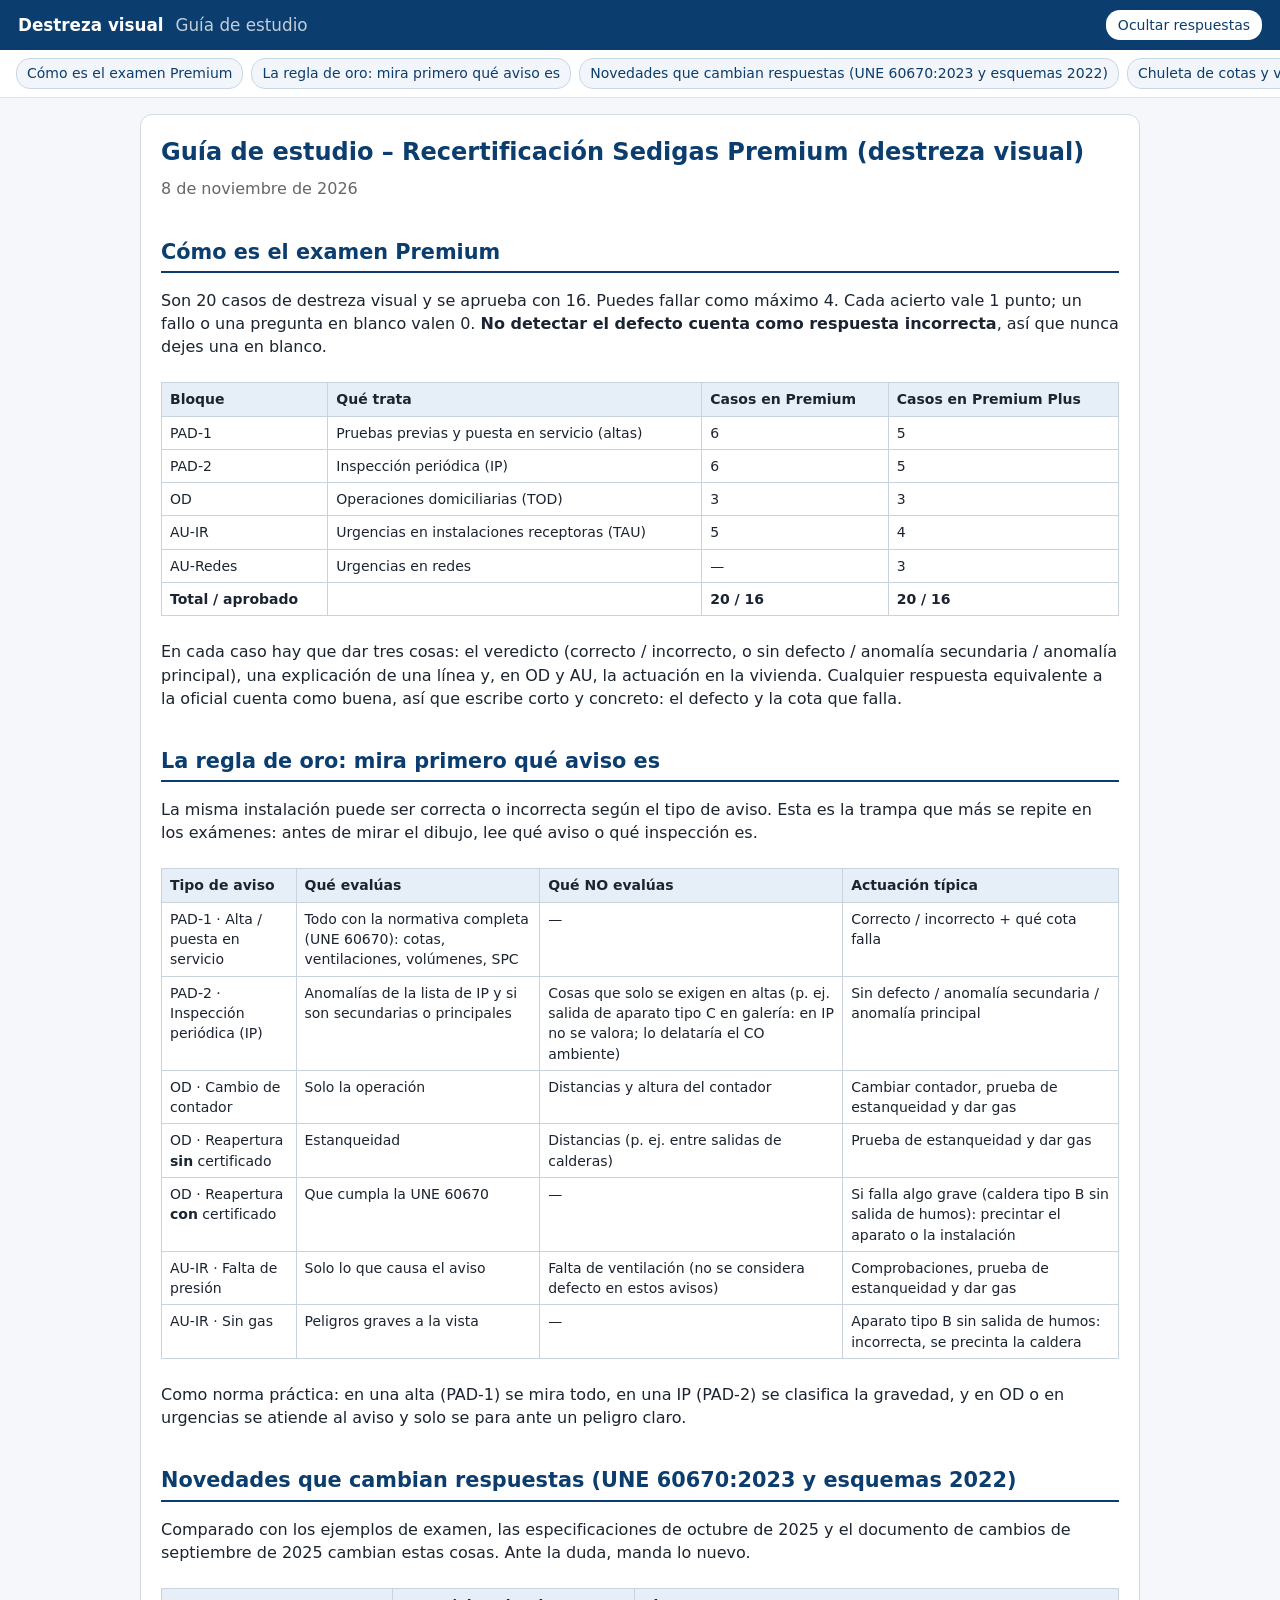
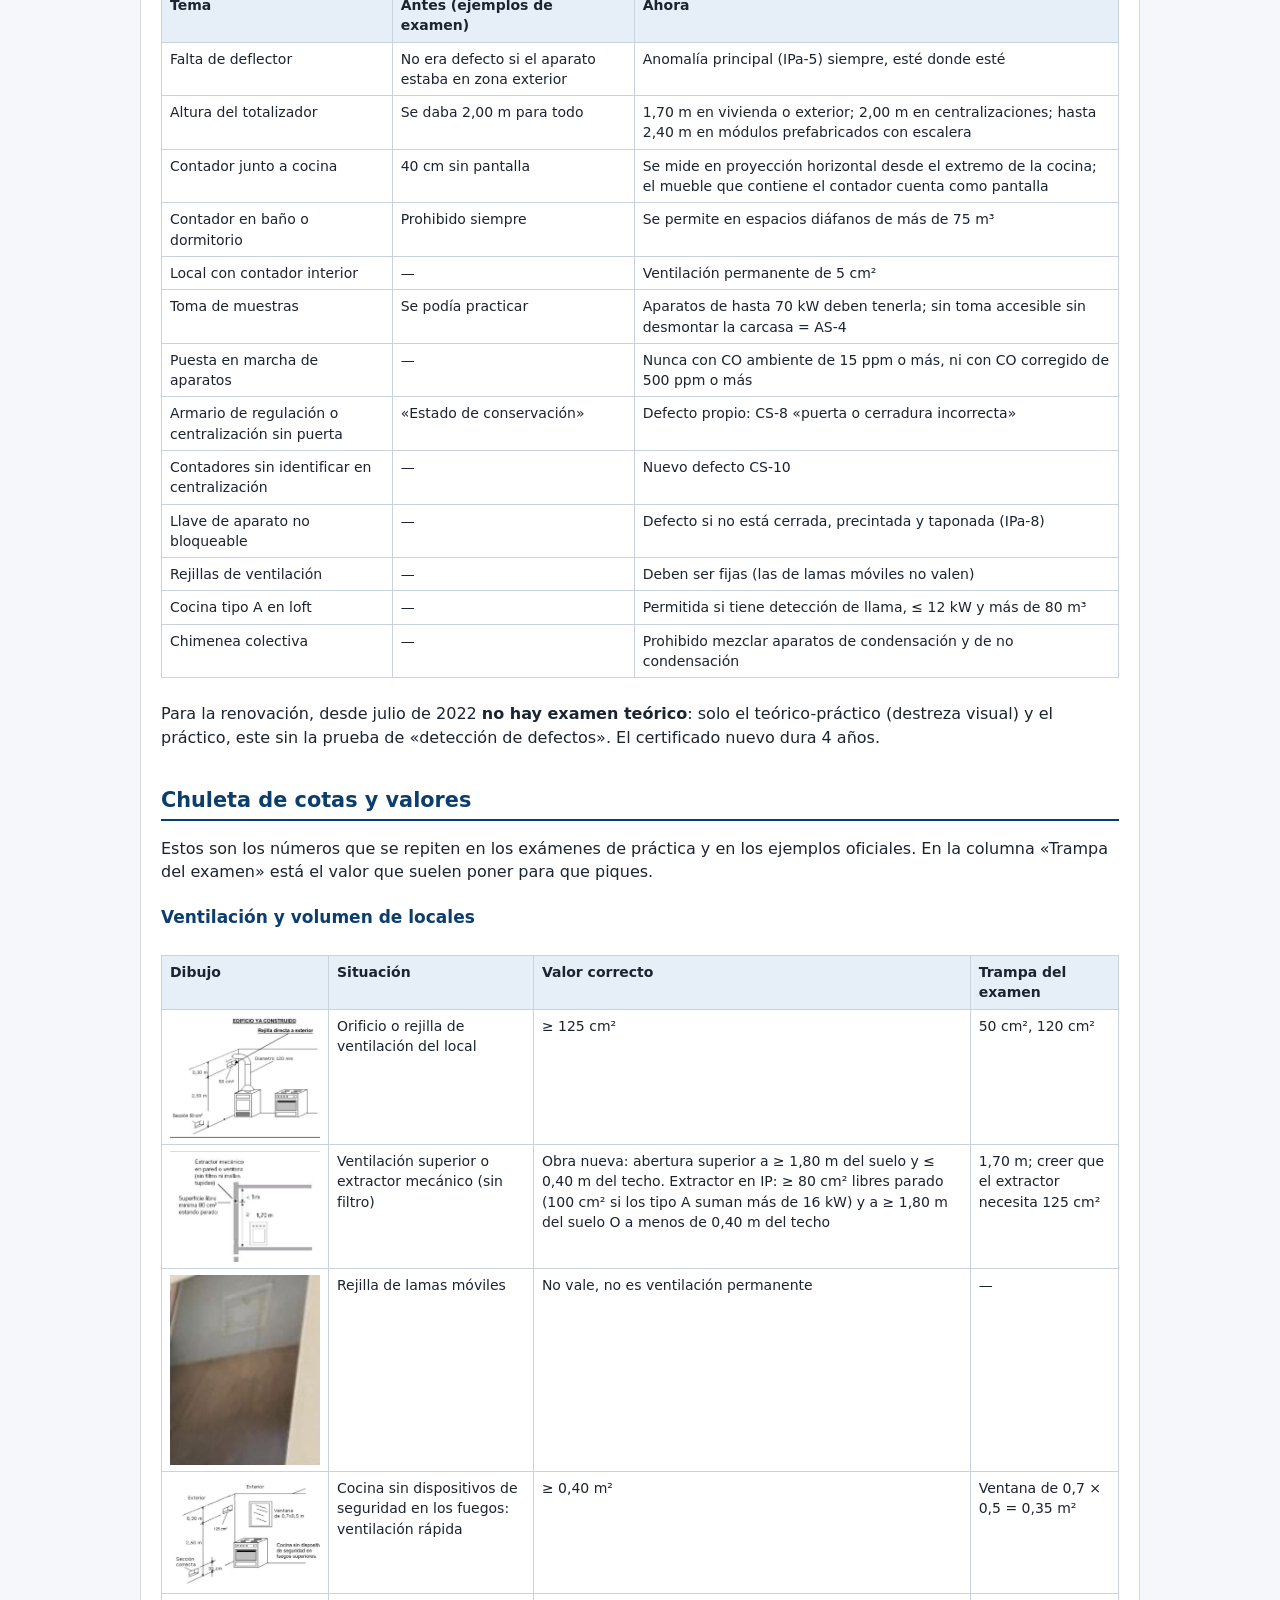
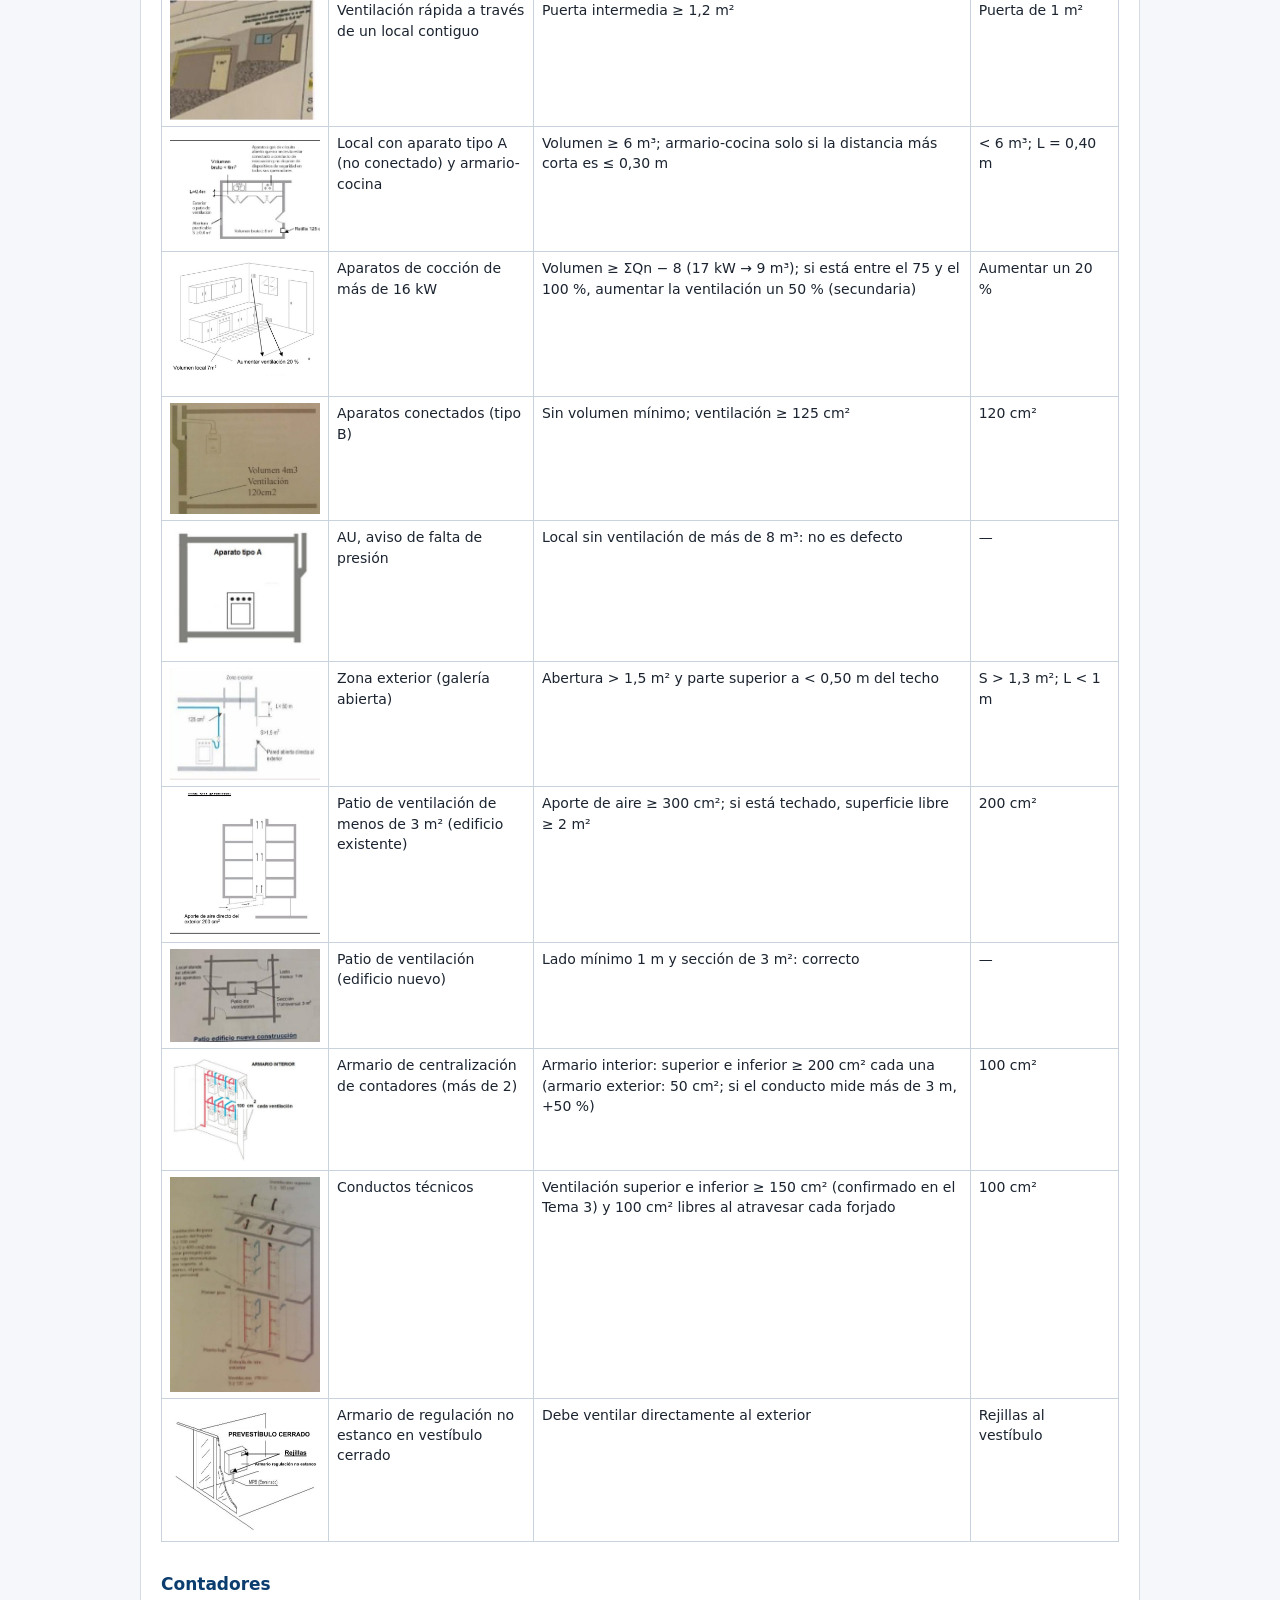
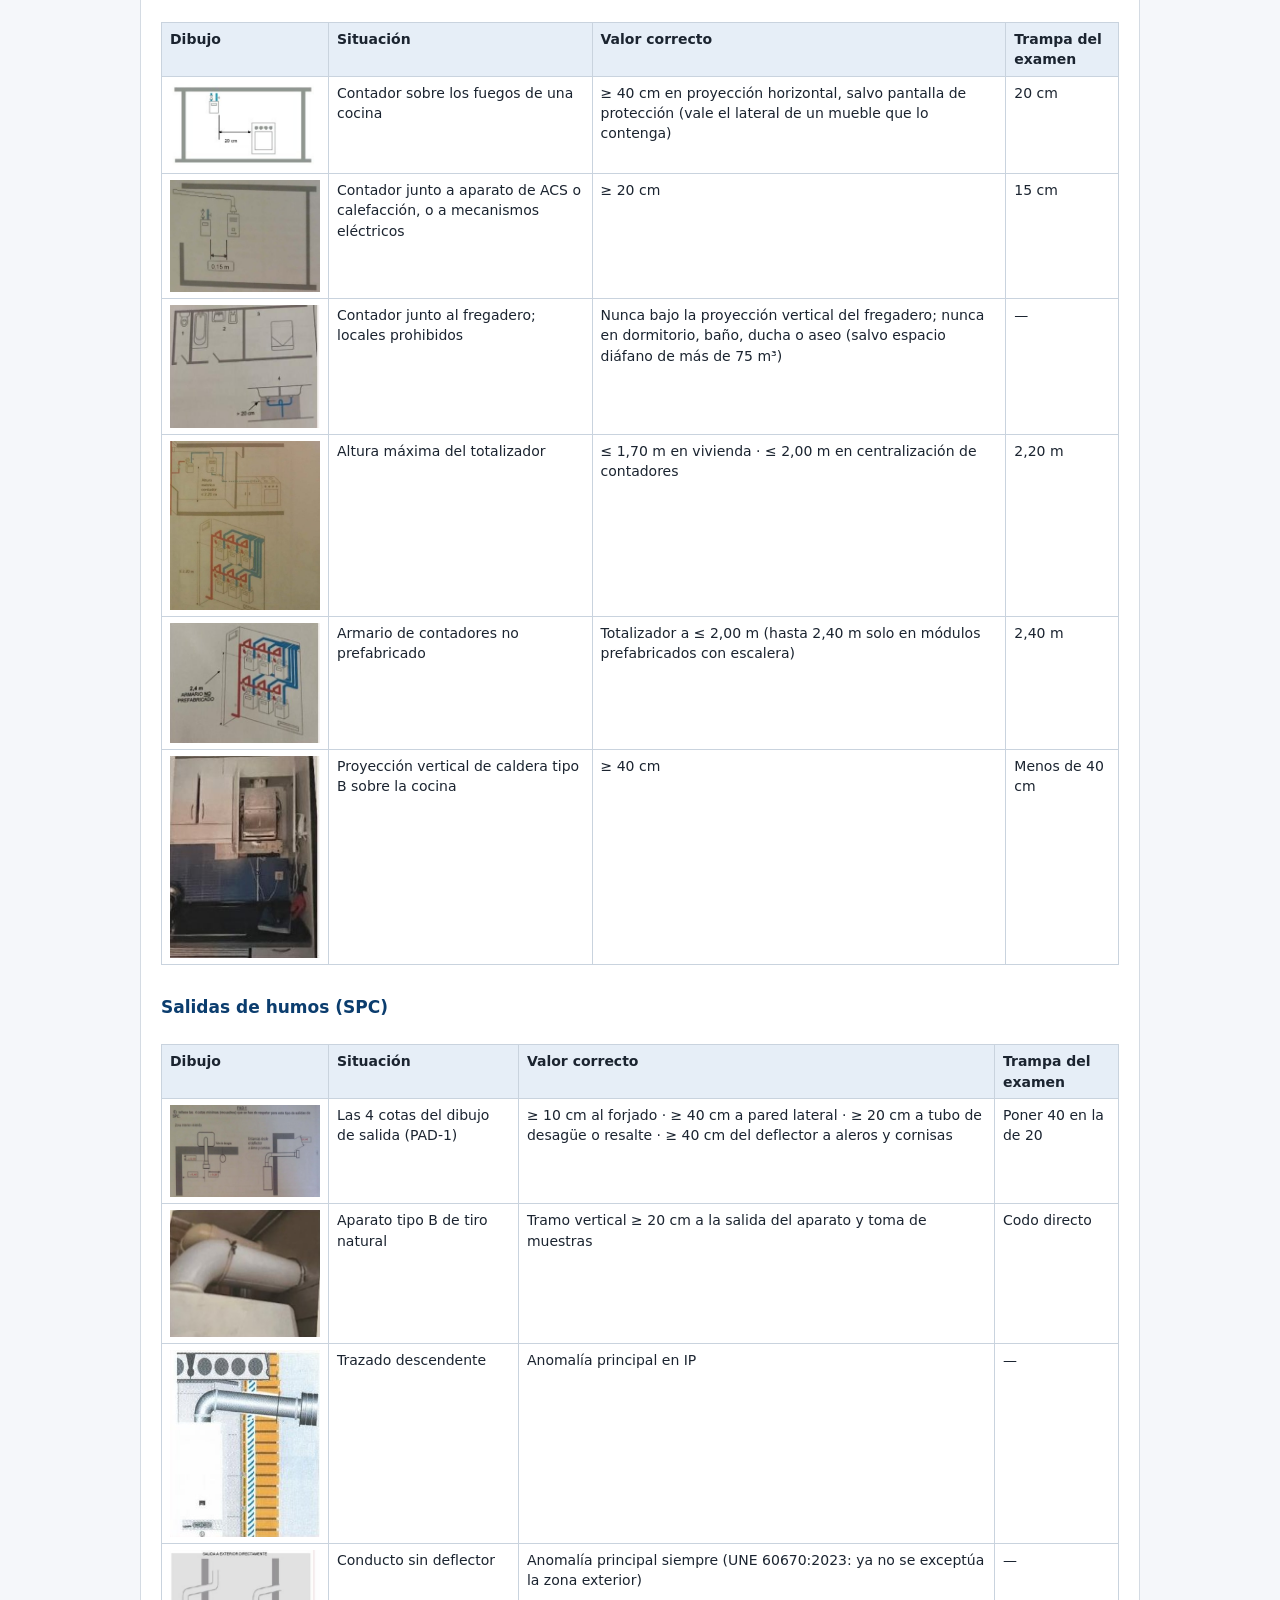
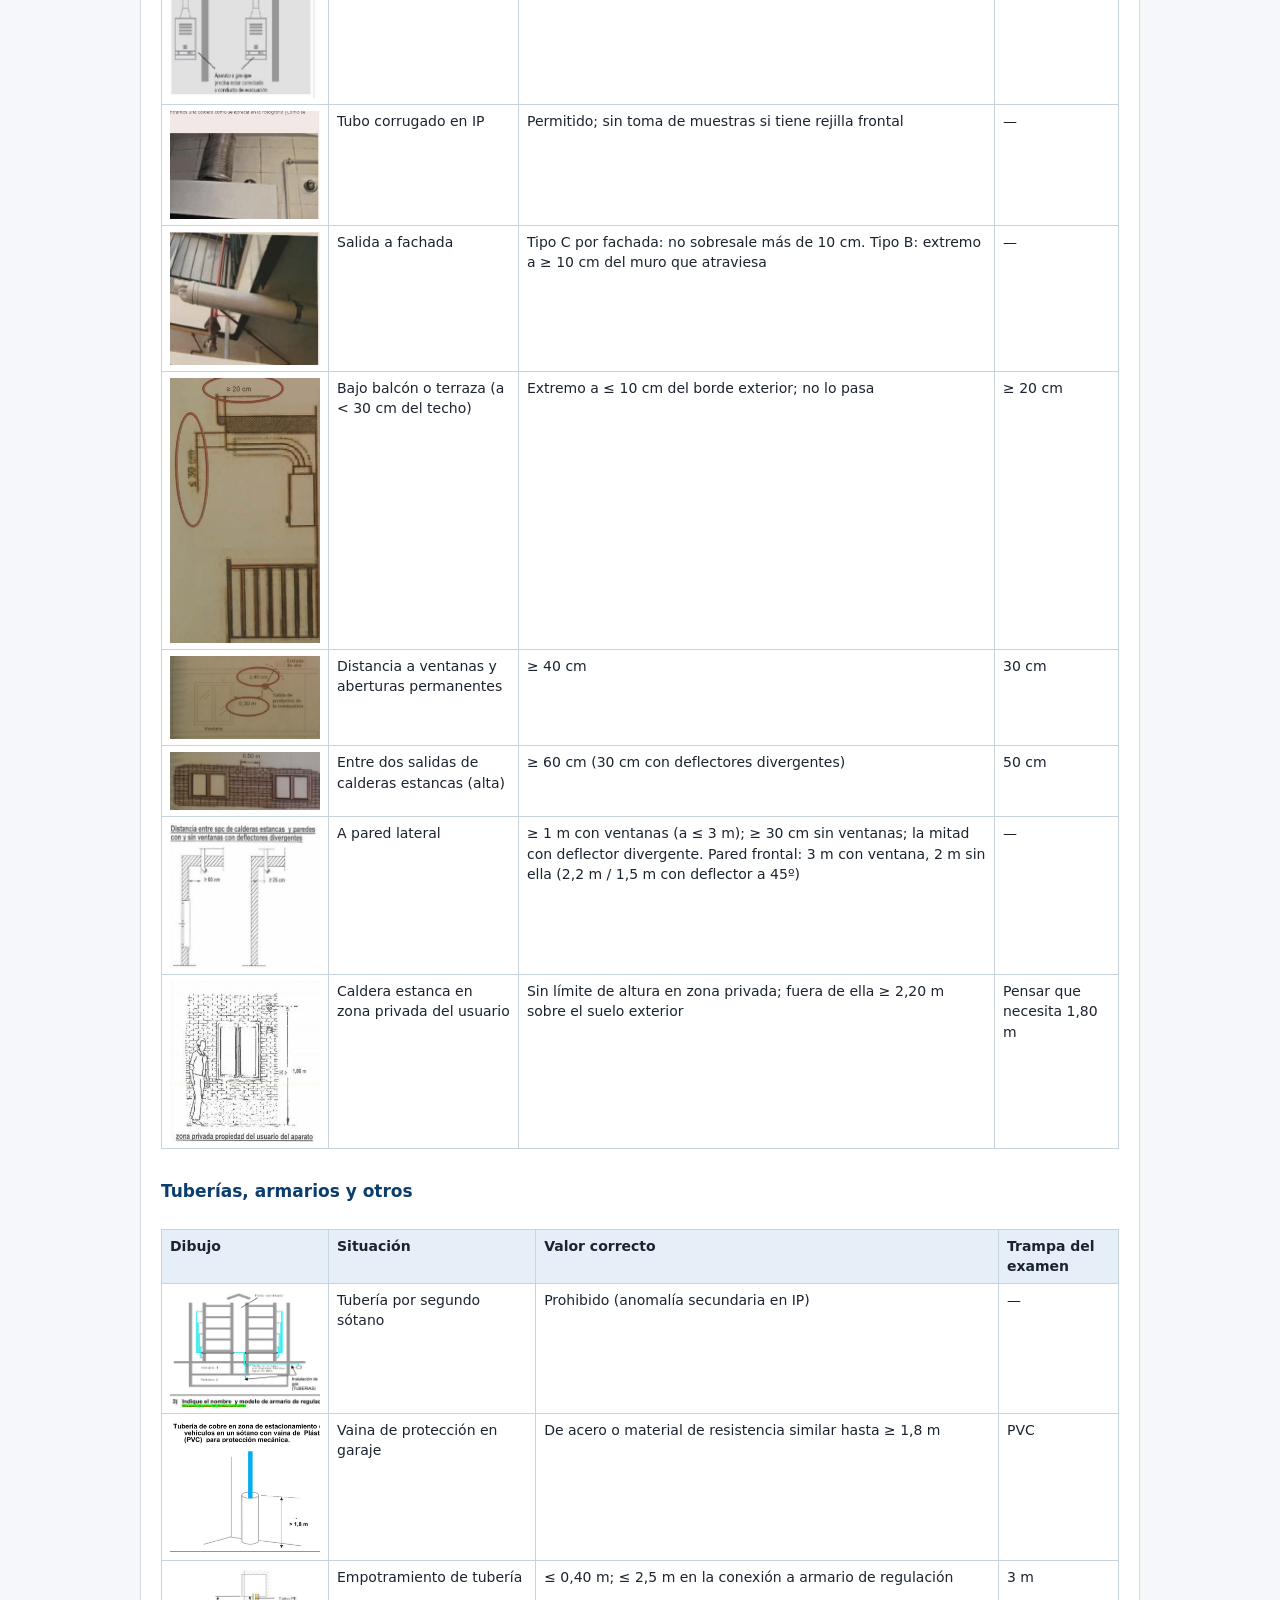
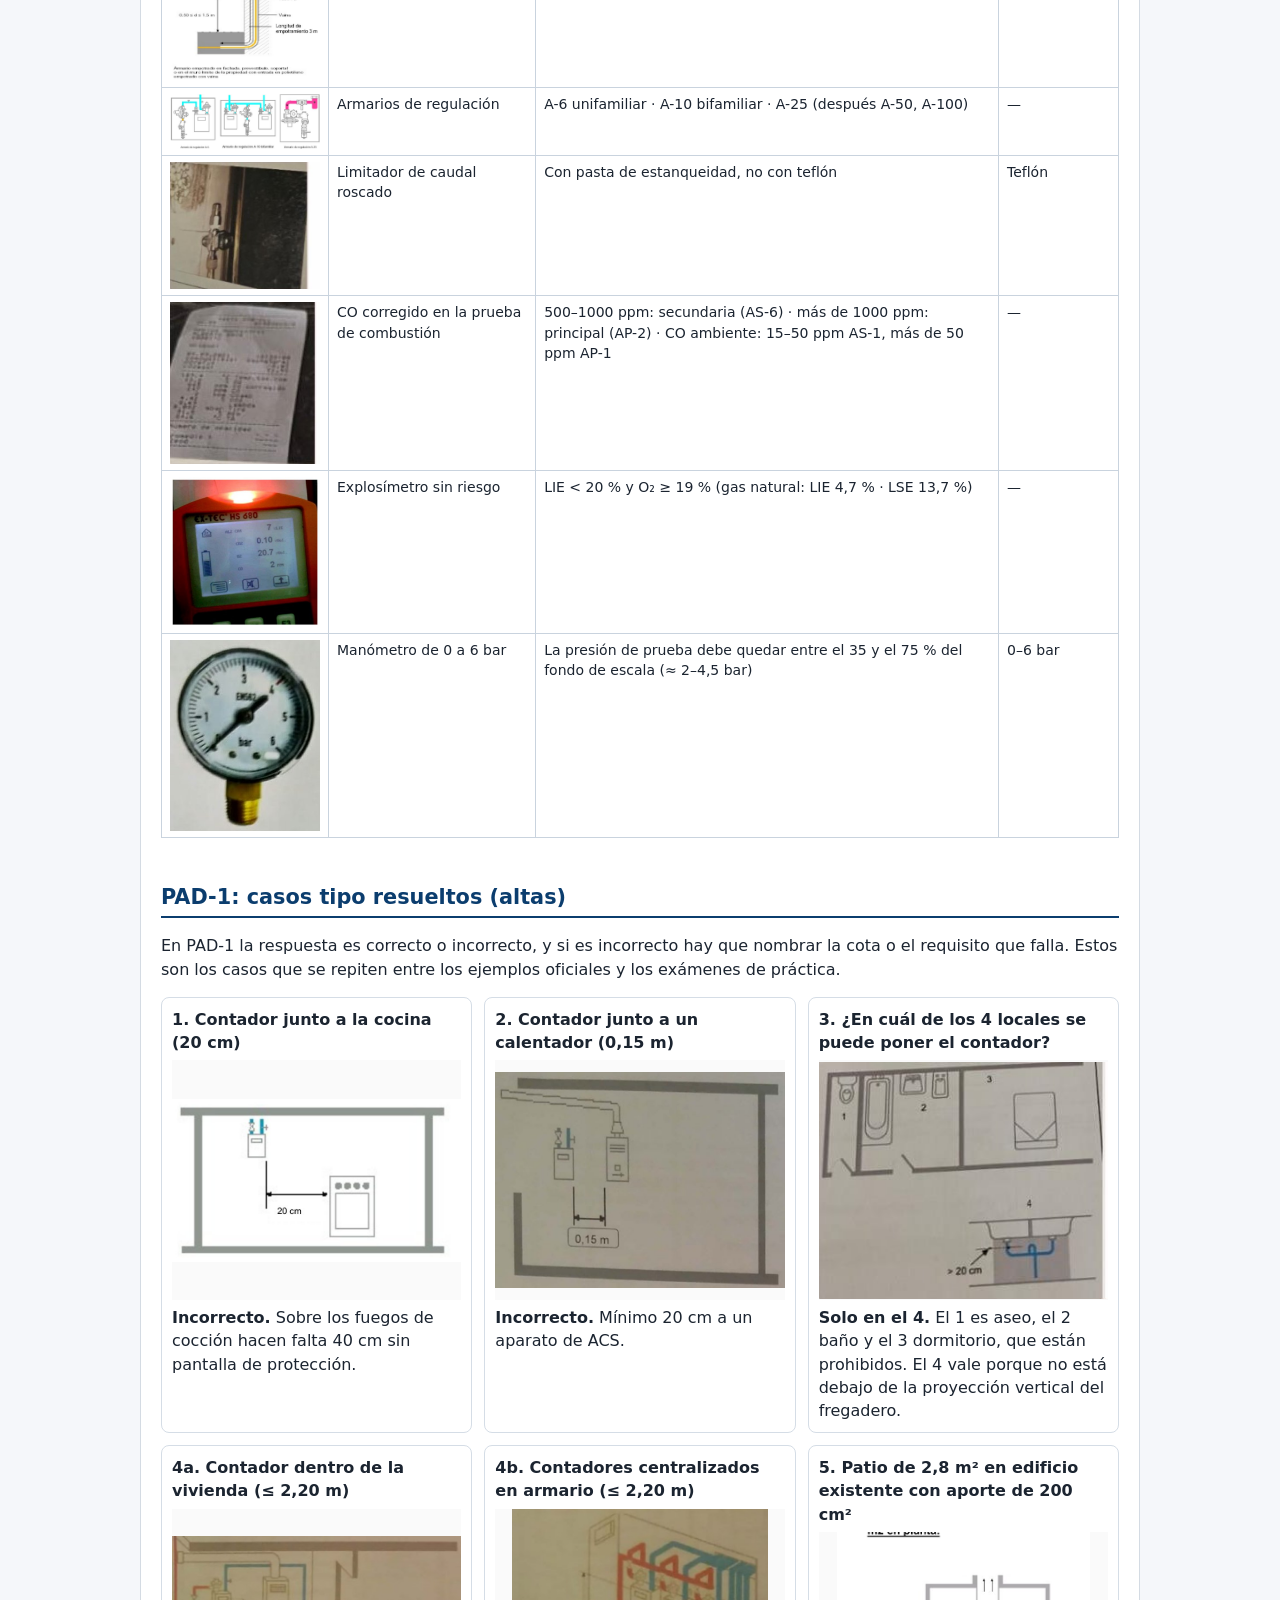
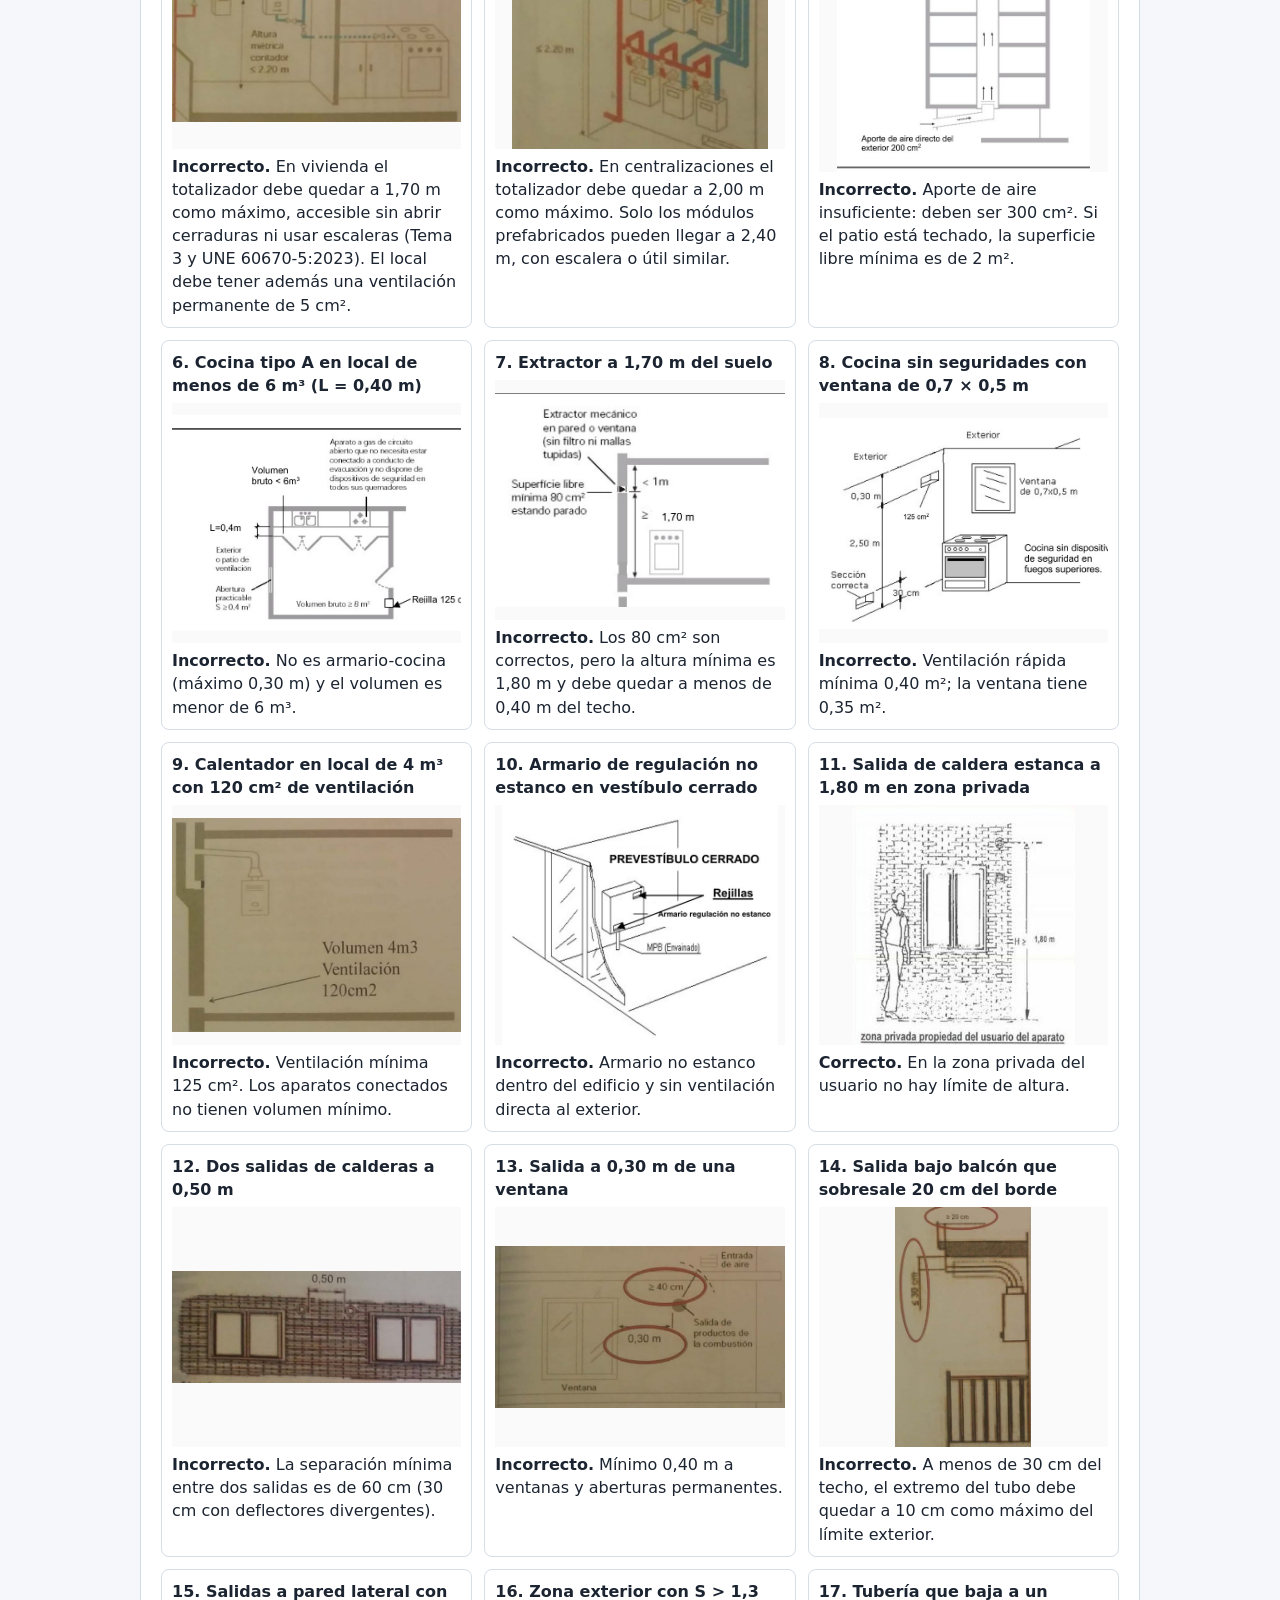
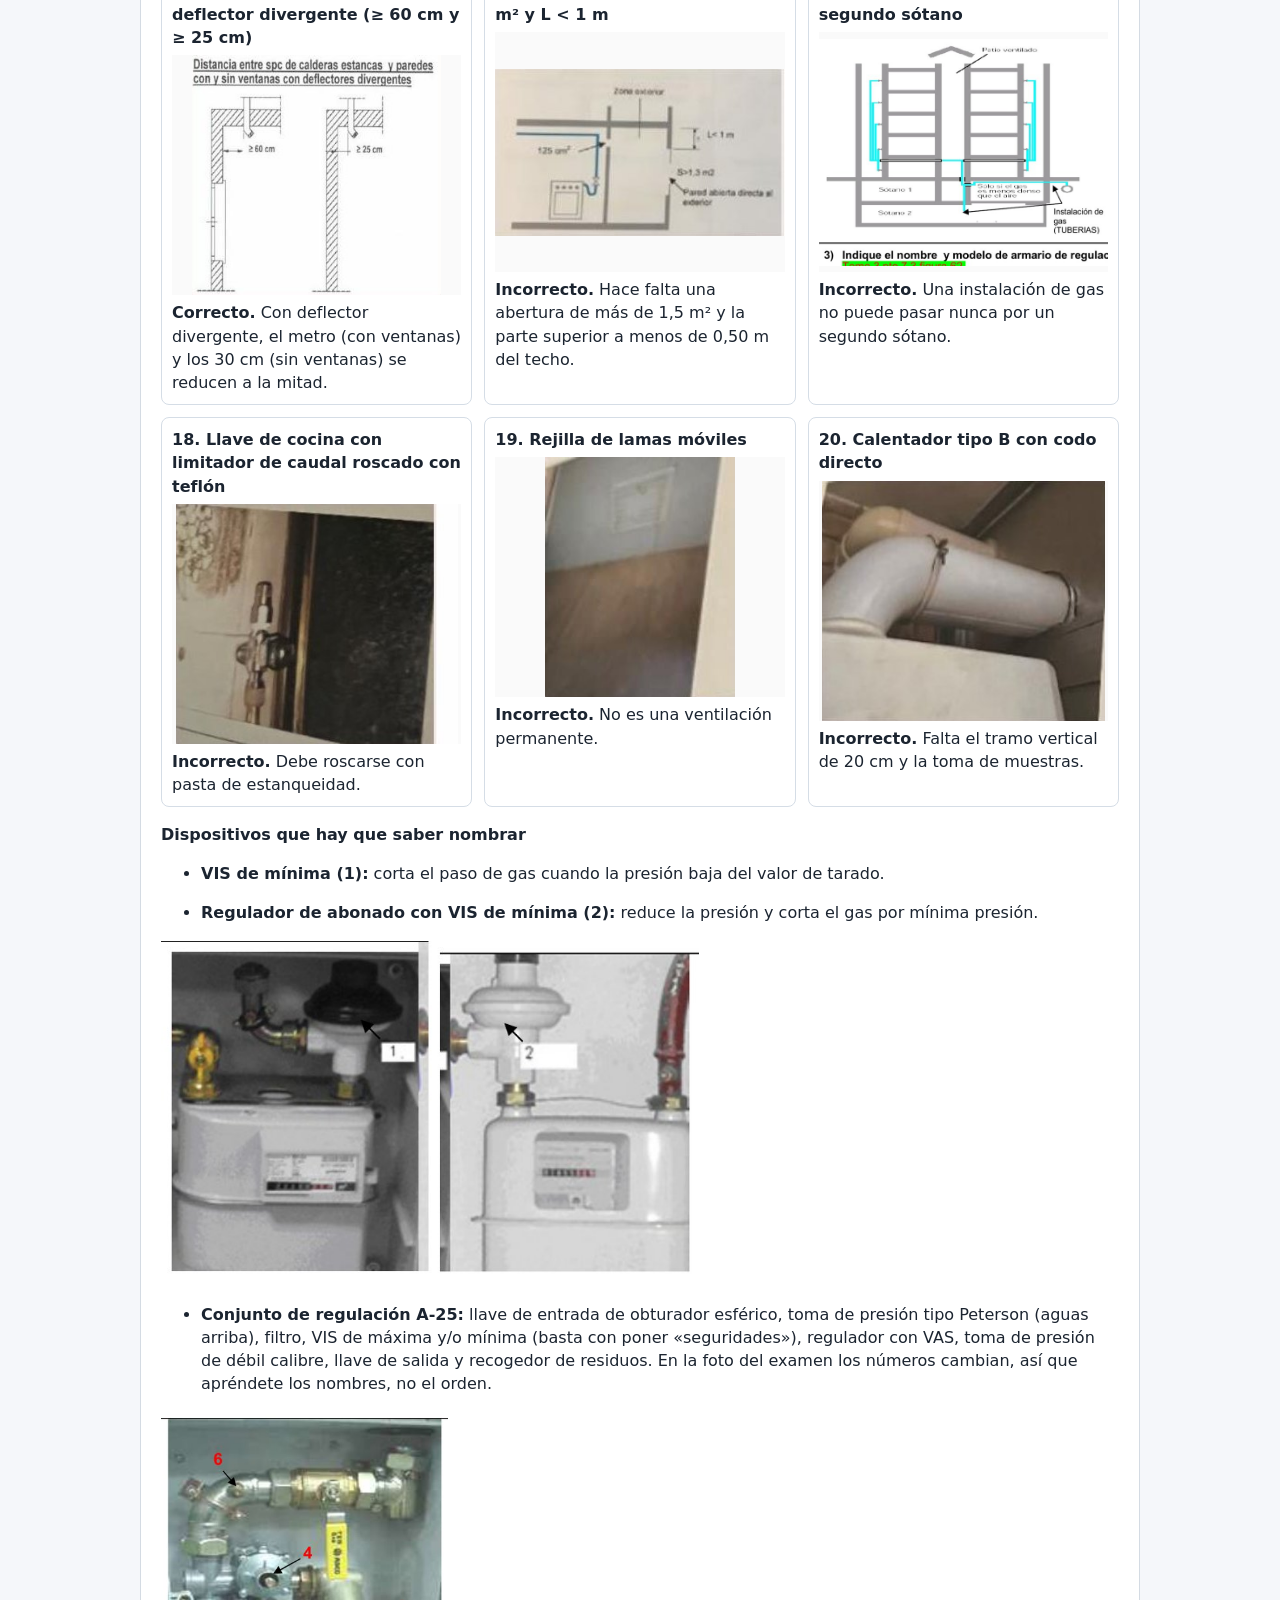
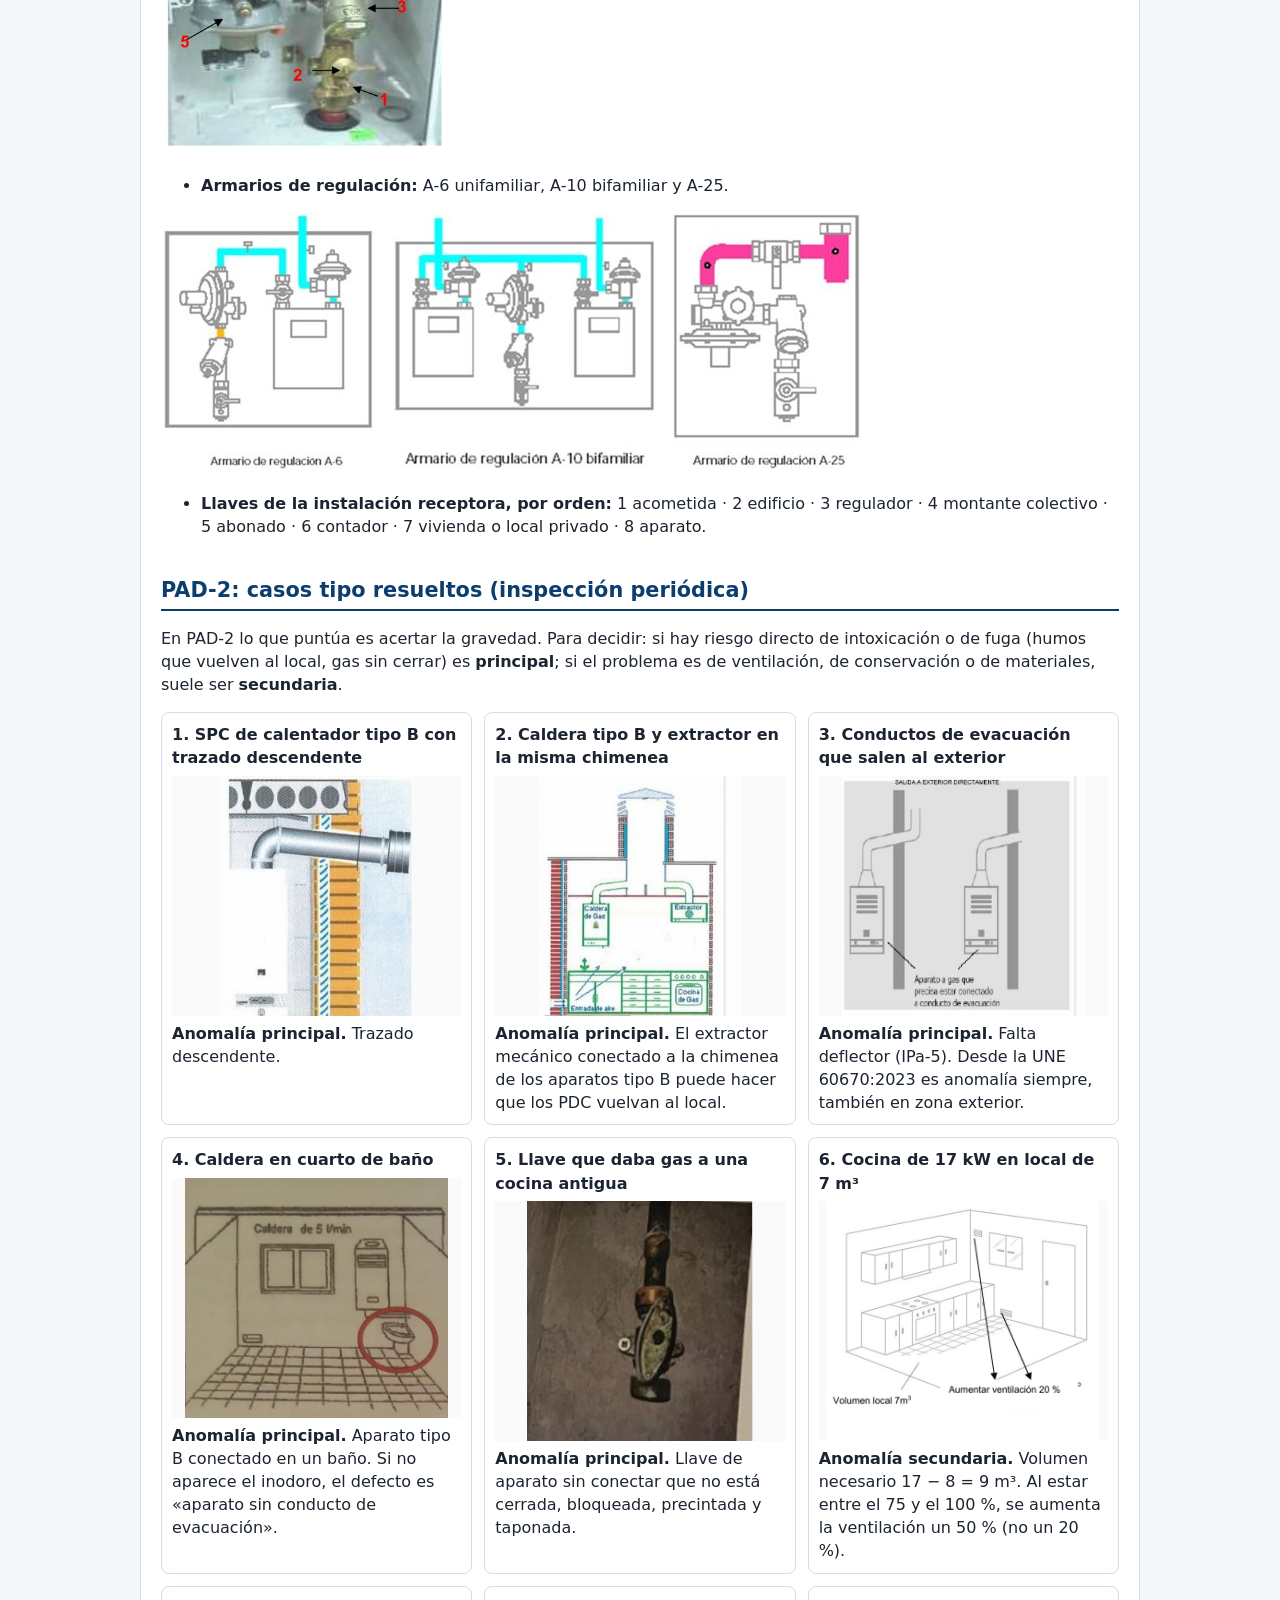
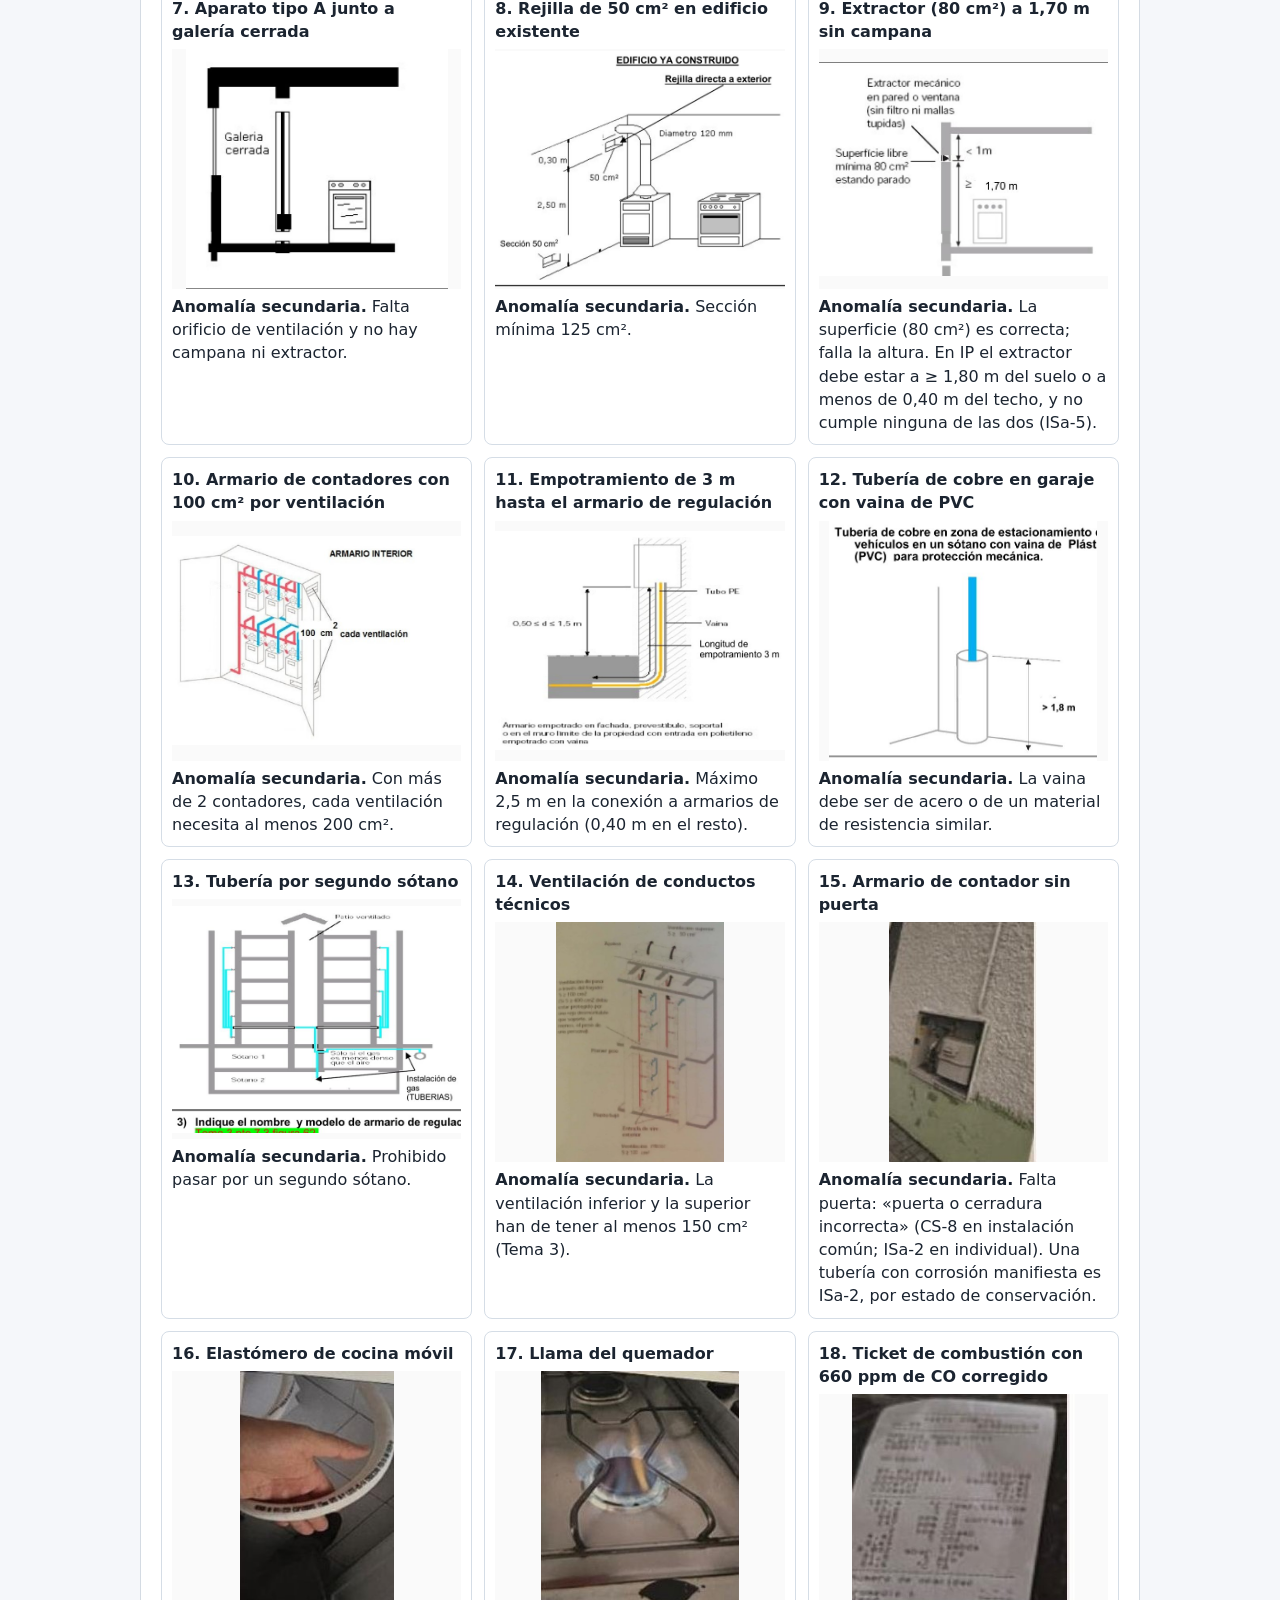
==== commit 1889813a: "Add files via upload" ====
--- a/guia/index.html
+++ b/guia/index.html
@@ -3,11 +3,11 @@
 <title>Guía de estudio · Recertificación Sedigas</title>
 <link rel="stylesheet" href="../styles.css"><style>*{box-sizing:border-box}
 
-nav{position:sticky;top:44px;z-index:4;background:#fff;border-bottom:1px solid #dde3ea;padding:8px 16px;display:flex;gap:8px;overflow-x:auto;white-space:nowrap}
+nav{position:sticky;top:var(--hh,44px);z-index:4;background:#fff;border-bottom:1px solid #dde3ea;padding:8px 16px;display:flex;gap:8px;overflow-x:auto;white-space:nowrap}
 nav a{color:#0b3d6e;text-decoration:none;font-size:14px;padding:4px 10px;border:1px solid #c9d6e4;border-radius:14px;background:#f2f6fb}
 main{max-width:1000px;margin:16px auto;padding:16px 20px 60px;background:#fff;border:1px solid var(--borde);border-radius:12px}
 h1{color:var(--azul)}
-h2{font-size:1.3rem;border-bottom:2px solid #0b3d6e;padding-bottom:4px;margin-top:36px;scroll-margin-top:110px}
+h2{font-size:1.3rem;scroll-margin-top:120px;border-bottom:2px solid #0b3d6e;padding-bottom:4px;margin-top:36px;scroll-margin-top:110px}
 h3{font-size:17px;color:#0b3d6e;margin-top:22px}
 .by{color:#666;margin-top:0}
 .tw{overflow-x:auto}
@@ -25,8 +25,9 @@
 #zoom{position:fixed;inset:0;background:rgba(0,0,0,.85);display:none;align-items:center;justify-content:center;z-index:50;cursor:zoom-out}
 #zoom img{max-width:96vw;max-height:94vh;background:#fff}
 .toggle{background:#fff;color:#0b3d6e;border:0;border-radius:14px;padding:5px 12px;font-size:14px;cursor:pointer}
+@media (max-width:600px){main{margin:0;border:0;border-radius:0;padding:12px 14px 50px}.toggle{font-size:13px;padding:5px 10px;flex:none}.cases{grid-template-columns:1fr}.case img{height:220px}td img{width:110px}}
 @media print{header,nav,.toggle{display:none}body{background:#fff}main{max-width:none;padding:0}h2{break-before:page}.case{break-inside:avoid}.case.hide-ans p{filter:none}}</style></head>
-<body><header class="top"><a class="brand" href="../" style="text-decoration:none">Destreza visual <span>Guía de estudio</span></a><button class="toggle" id="modo">Modo repaso: ocultar respuestas</button></header>
+<body><header class="top"><a class="brand" href="../" style="text-decoration:none">Destreza visual <span>Guía de estudio</span></a><button class="toggle" id="modo">Ocultar respuestas</button></header>
 <nav><a href="#cómo-es-el-examen-premium">Cómo es el examen Premium</a><a href="#la-regla-de-oro-mira-primero-qué-aviso-es">La regla de oro: mira
 primero qué aviso es</a><a href="#novedades-que-cambian-respuestas-une-606702023-y-esquemas-2022">Novedades
 que cambian respuestas (UNE 60670:2023 y esquemas 2022)</a><a href="#chuleta-de-cotas-y-valores">Chuleta de cotas y valores</a><a href="#pad-1-casos-tipo-resueltos-altas">PAD-1: casos tipo resueltos
@@ -831,12 +832,13 @@
 de la Parte 4 y al 5.4 de la Parte 1 de las Especificaciones Técnicas de
 AU.</p>
 </main><div id="zoom"><img alt=""></div><script>
+const hd=document.querySelector('header.top');const setH=()=>document.documentElement.style.setProperty('--hh',hd.offsetHeight+'px');setH();addEventListener('resize',setH);
 const z=document.getElementById('zoom'),zi=z.querySelector('img');
 document.querySelectorAll('main img').forEach(i=>i.addEventListener('click',()=>{zi.src=i.src;z.style.display='flex'}));
 z.addEventListener('click',()=>z.style.display='none');
 document.addEventListener('keydown',e=>{if(e.key==='Escape')z.style.display='none'});
 document.querySelectorAll('main table').forEach(t=>{const w=document.createElement('div');w.className='tw';t.parentNode.insertBefore(w,t);w.appendChild(t)});
 const btn=document.getElementById('modo');let on=false;
-btn.addEventListener('click',()=>{on=!on;document.querySelectorAll('.case').forEach(c=>c.classList.toggle('hide-ans',on));btn.textContent=on?'Mostrar respuestas':'Modo repaso: ocultar respuestas'});
+btn.addEventListener('click',()=>{on=!on;document.querySelectorAll('.case').forEach(c=>c.classList.toggle('hide-ans',on));btn.textContent=on?'Mostrar respuestas':'Ocultar respuestas'});
 document.querySelectorAll('.case').forEach(c=>c.addEventListener('click',e=>{if(c.classList.contains('hide-ans')&&e.target.tagName!=='IMG'){c.classList.remove('hide-ans')}}));
 </script></body></html>
--- a/styles.css
+++ b/styles.css
@@ -66,3 +66,4 @@
 .zoom.on{display:flex}
 .zoom img{max-width:100%;max-height:100%;background:#fff;border-radius:6px}
 .aviso{font-size:.85rem;color:var(--gris);margin-top:30px}
+@media (max-width:480px){.top{padding:8px 12px}.brand{font-size:.95rem;text-align:left}.brand span{display:block;margin:0;font-size:.78rem}.progreso{font-size:.78rem;text-align:right}main{padding:14px 12px 50px}h1{font-size:1.3rem}}
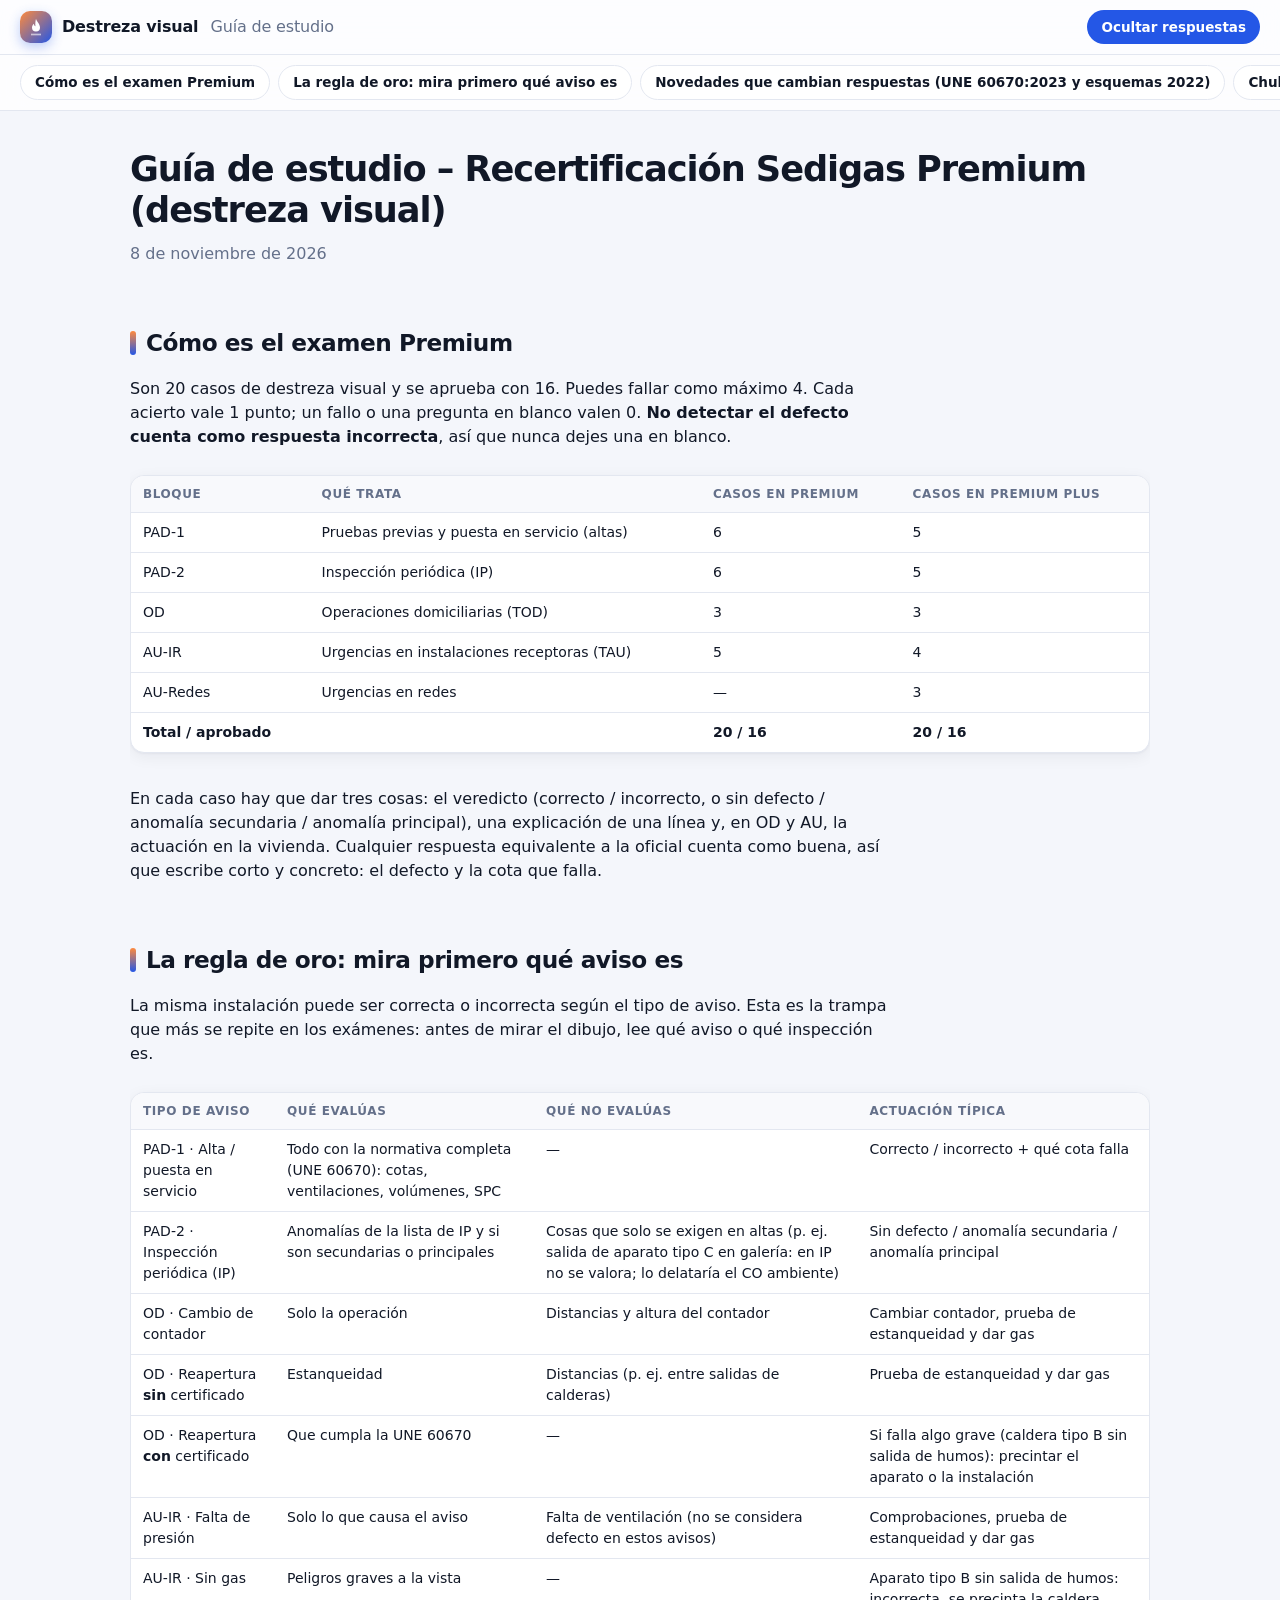
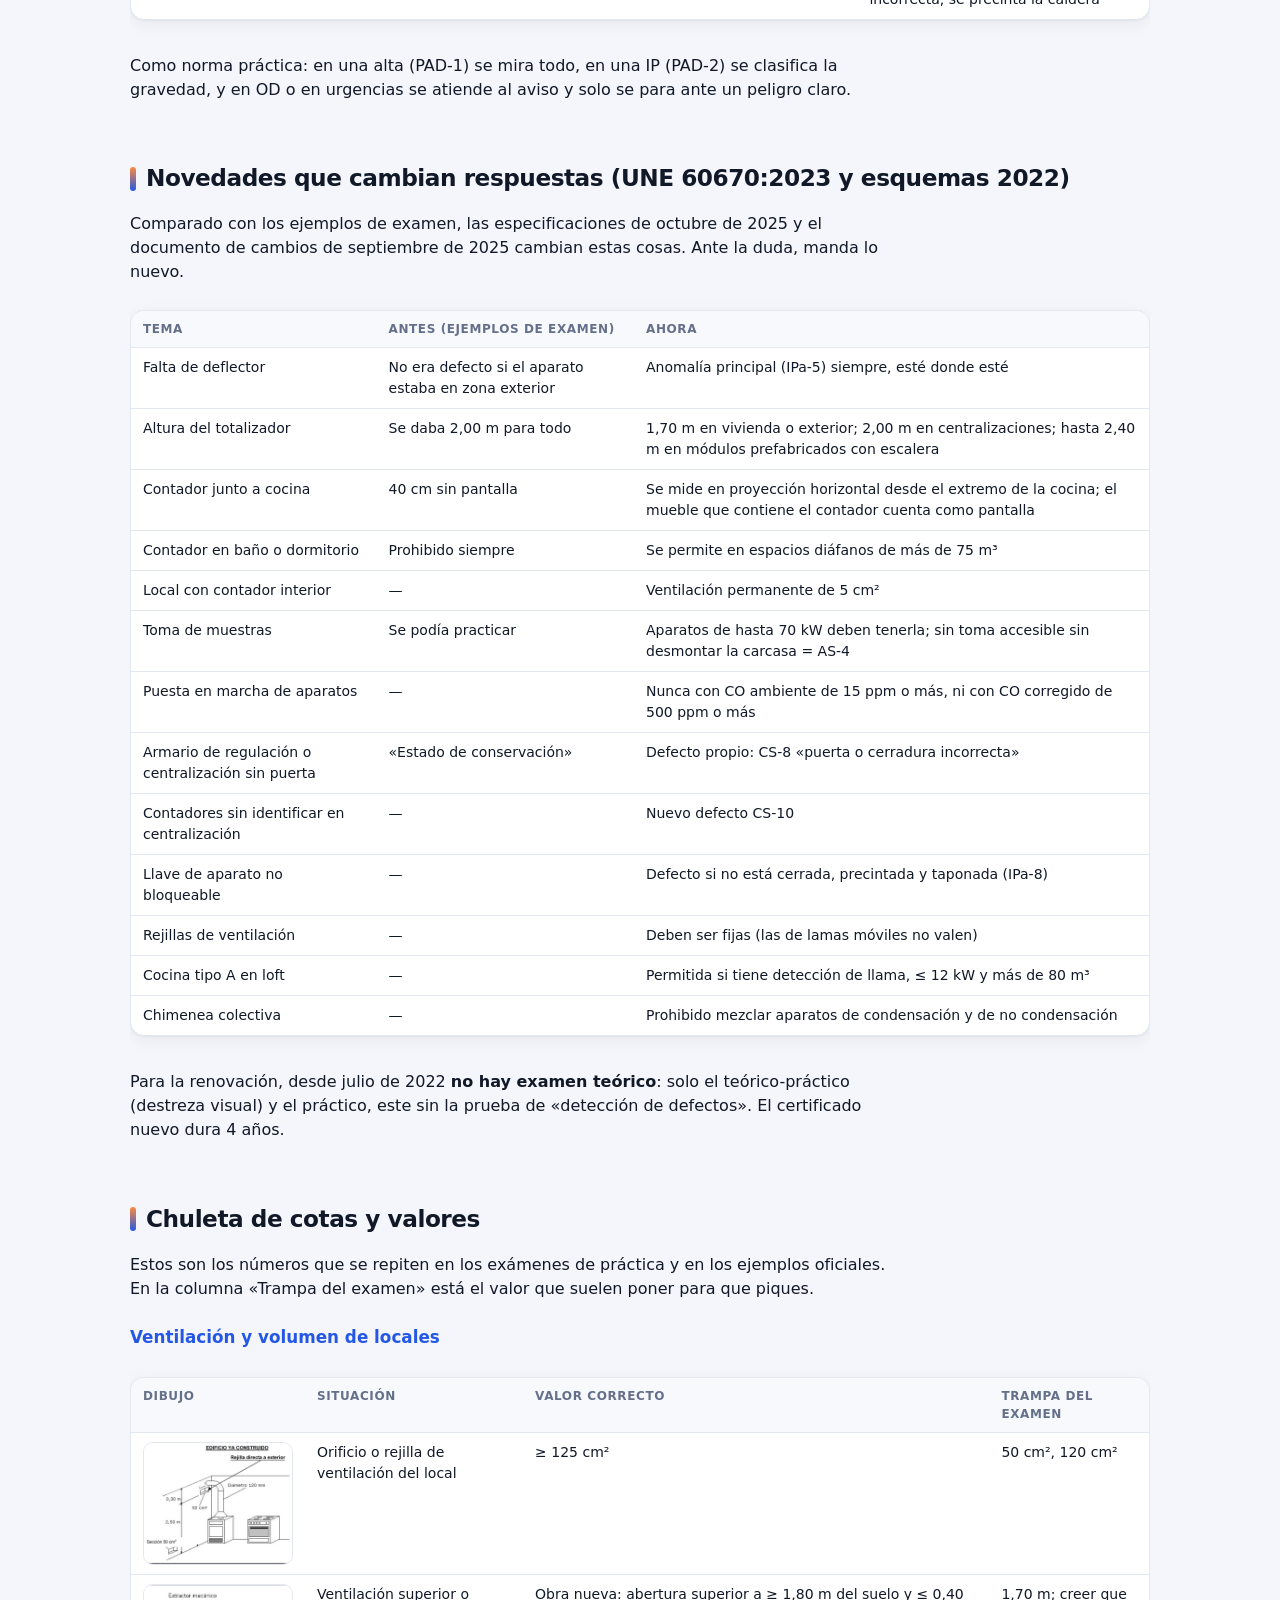
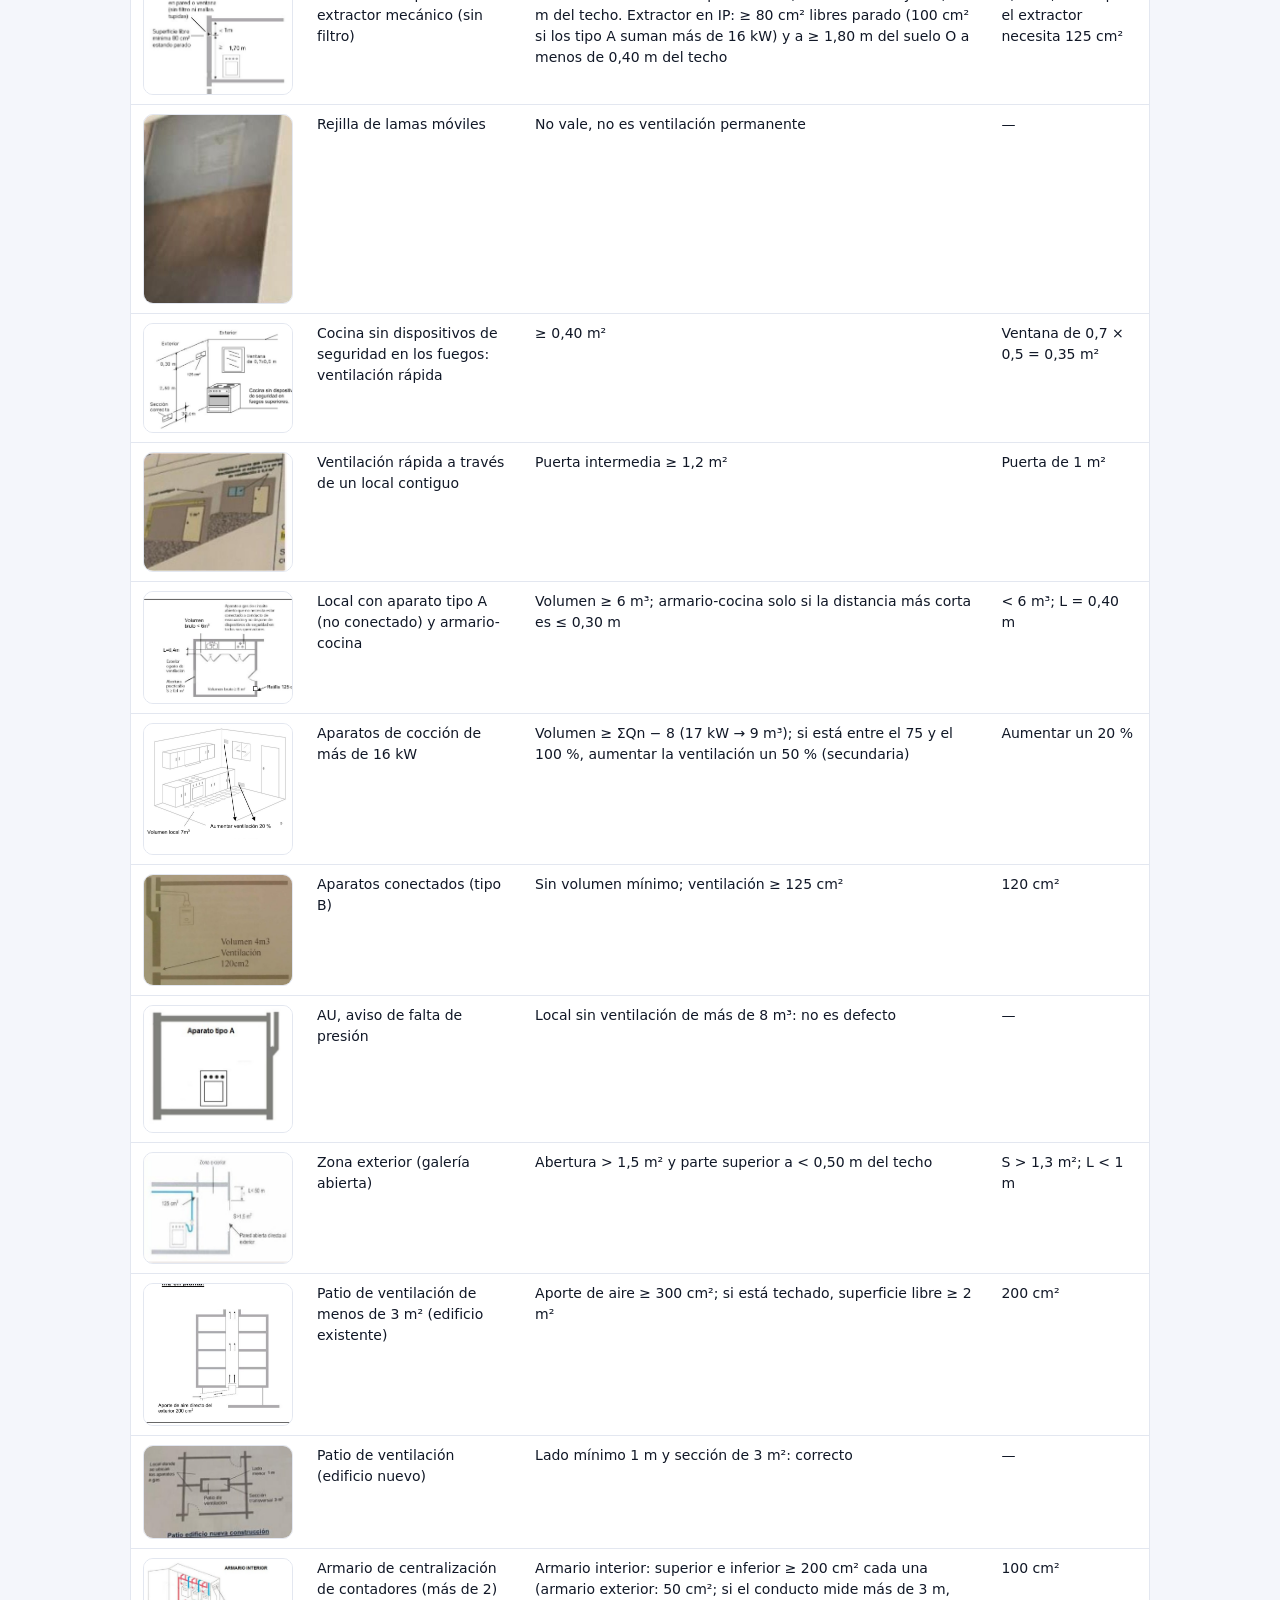
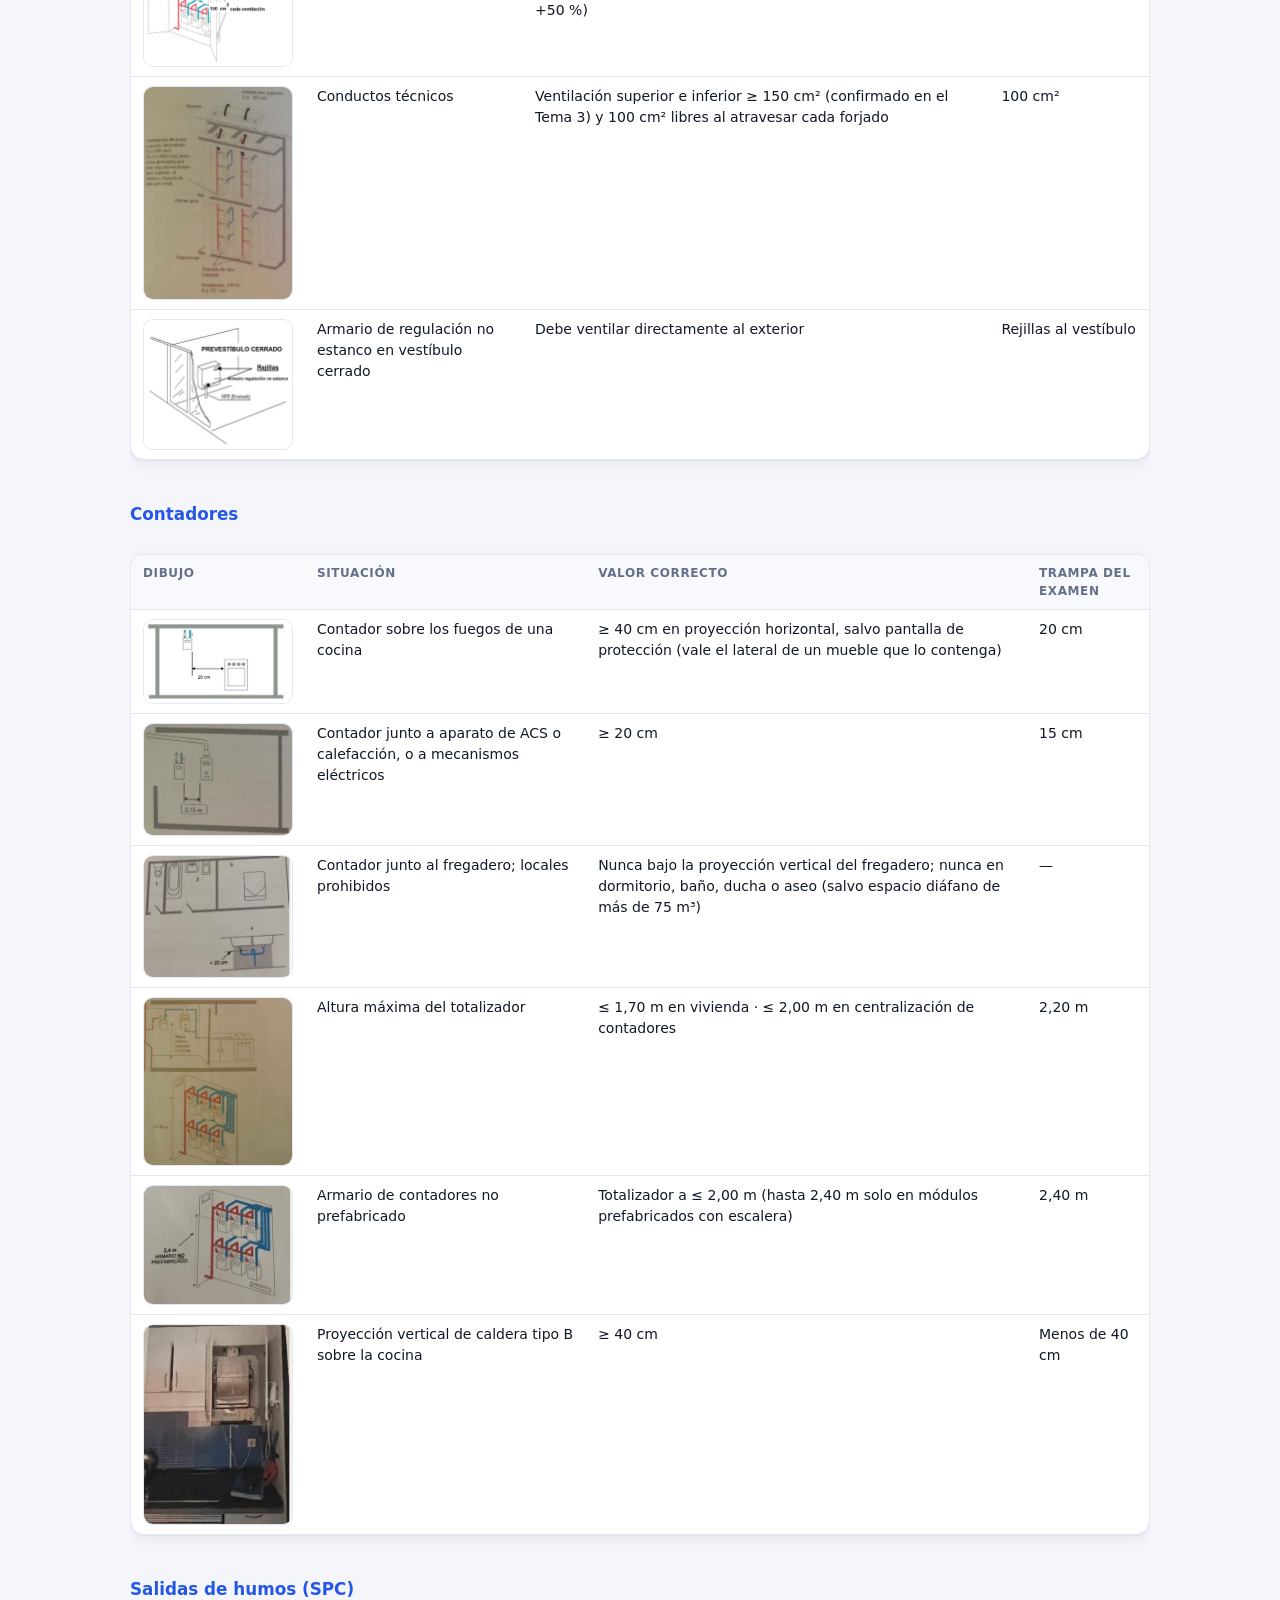
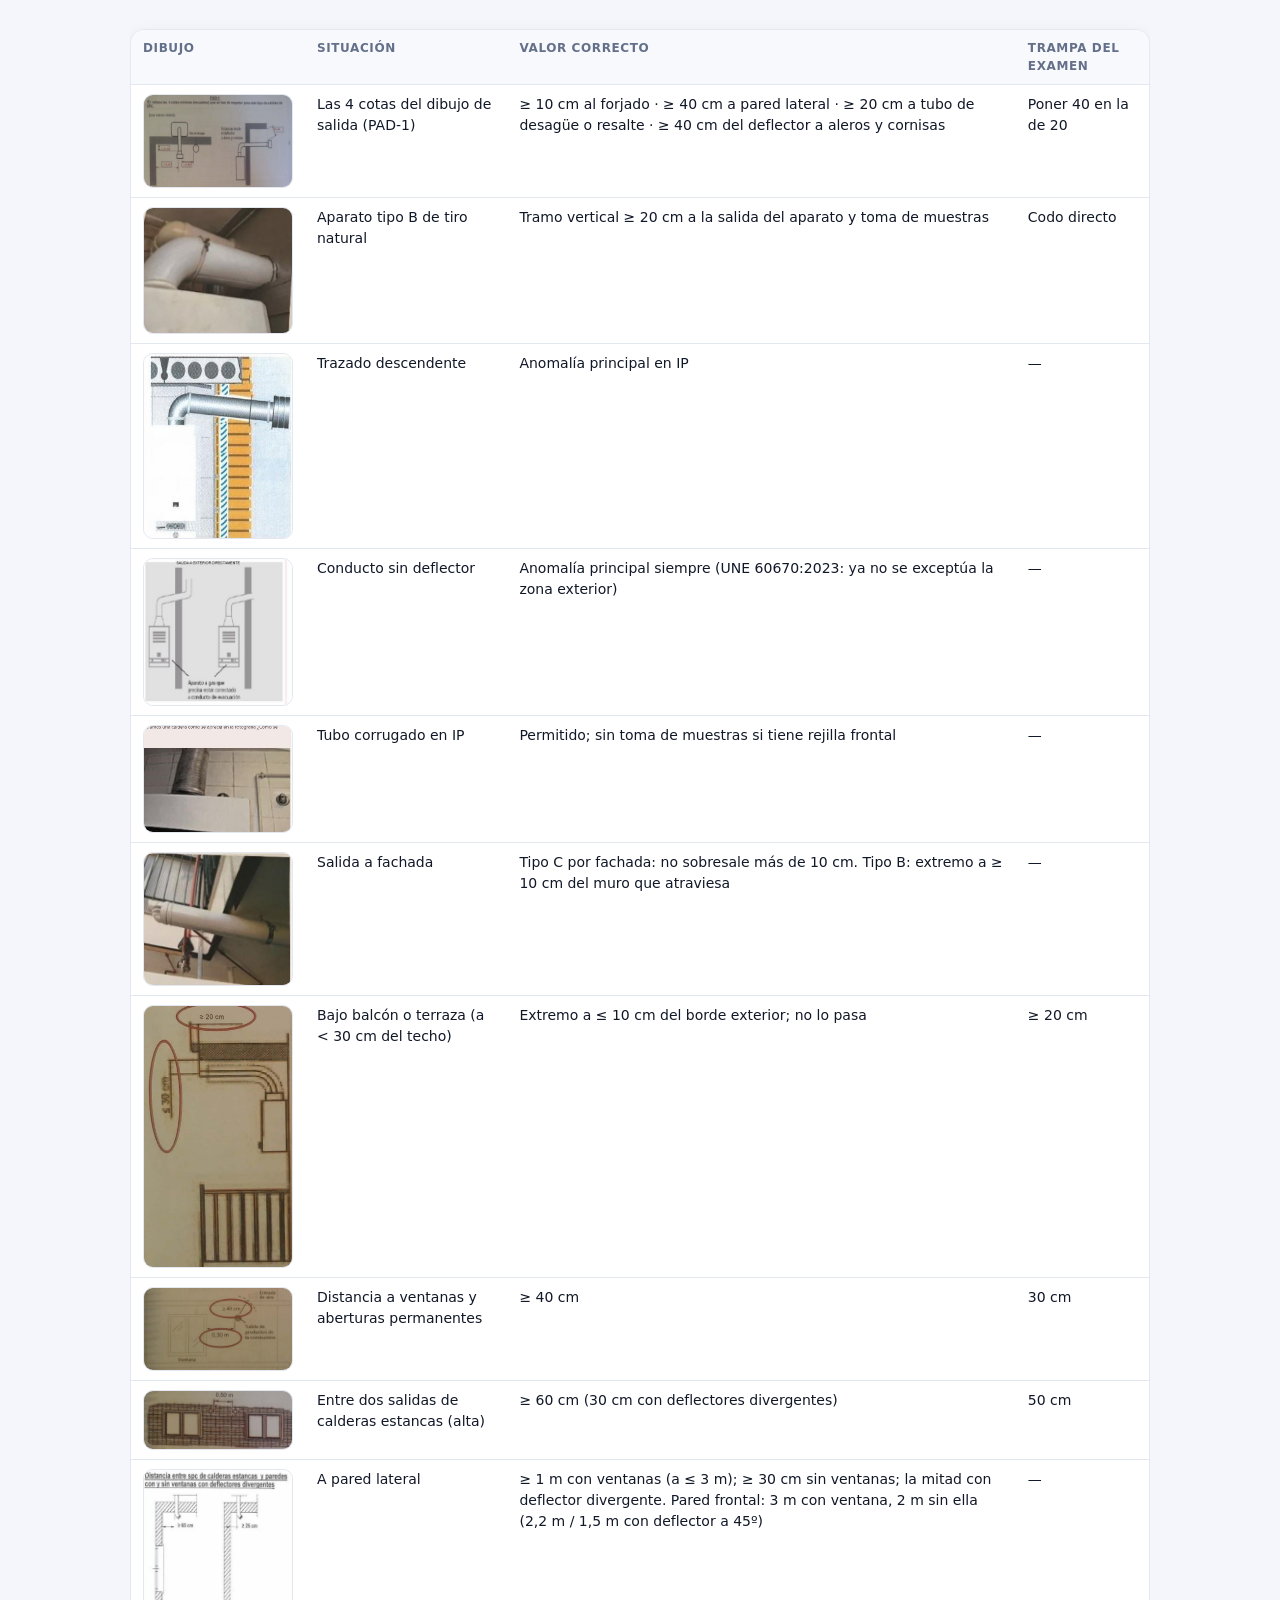
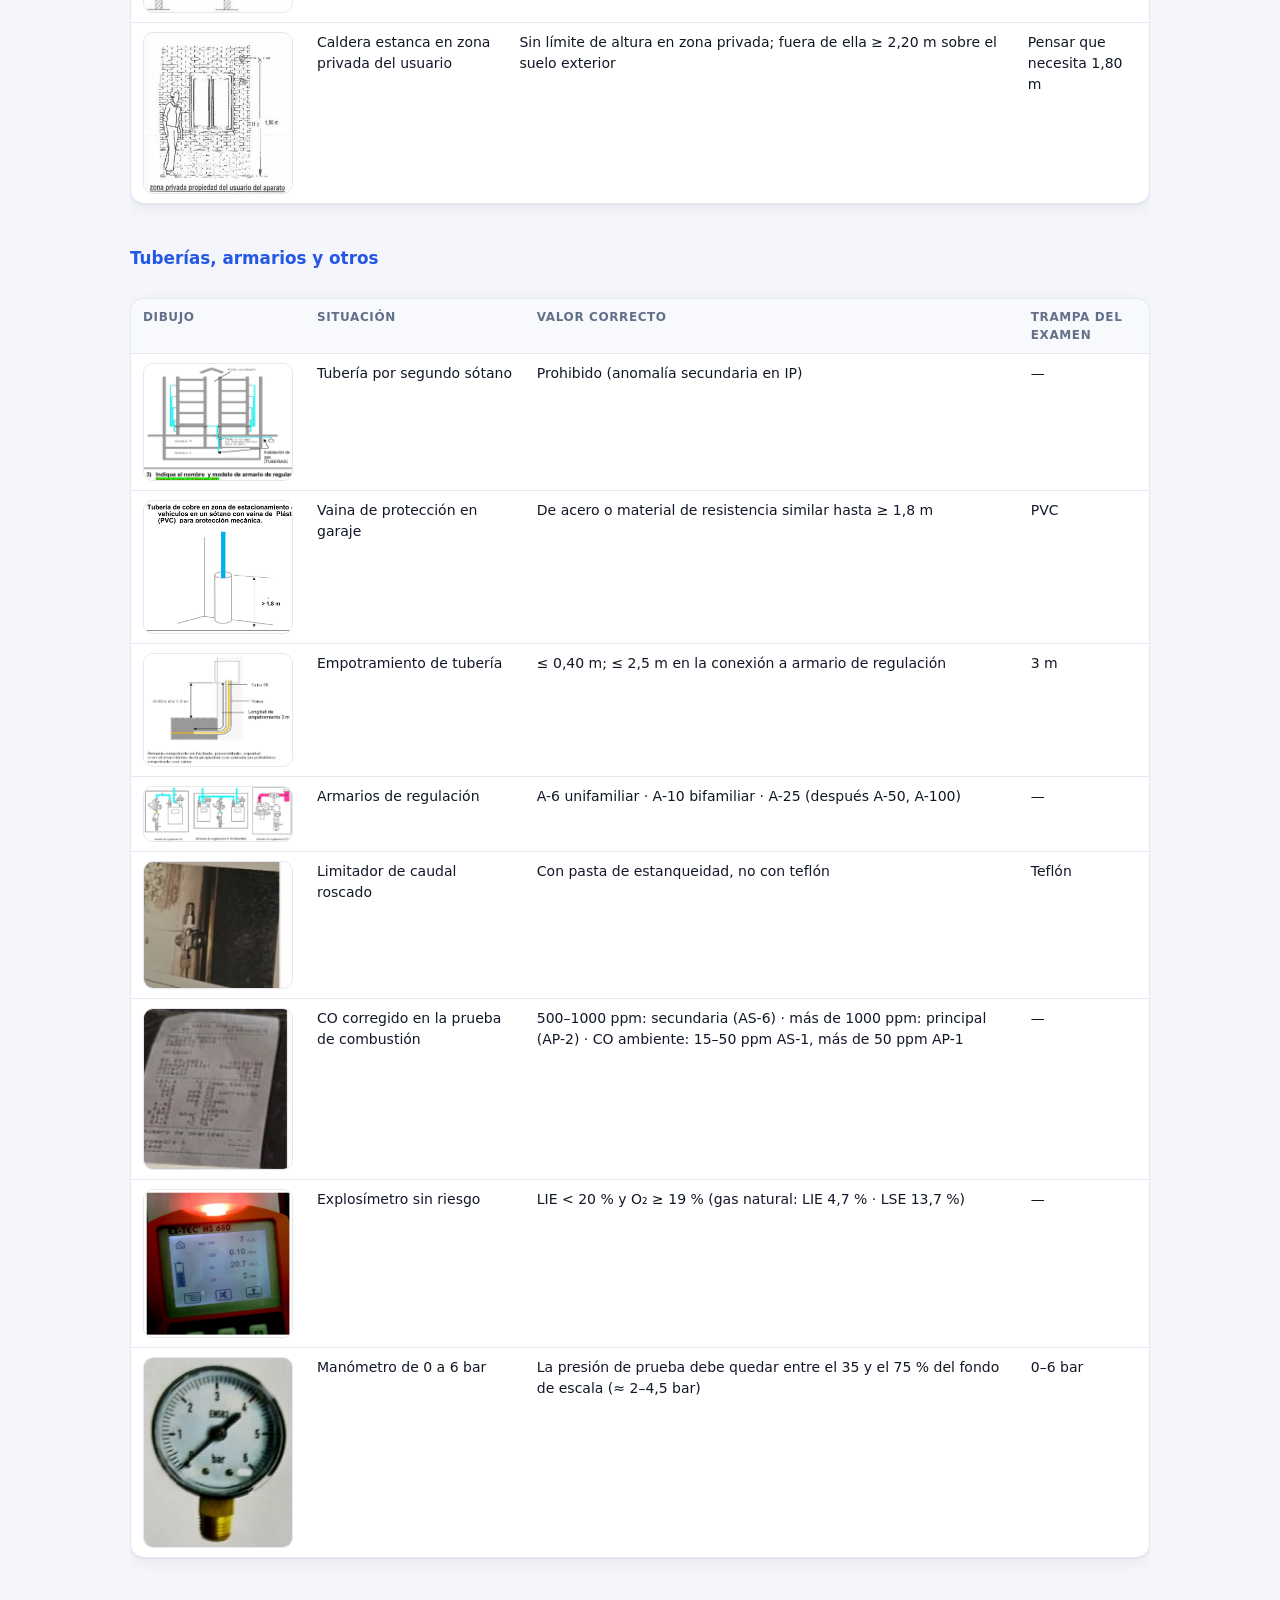
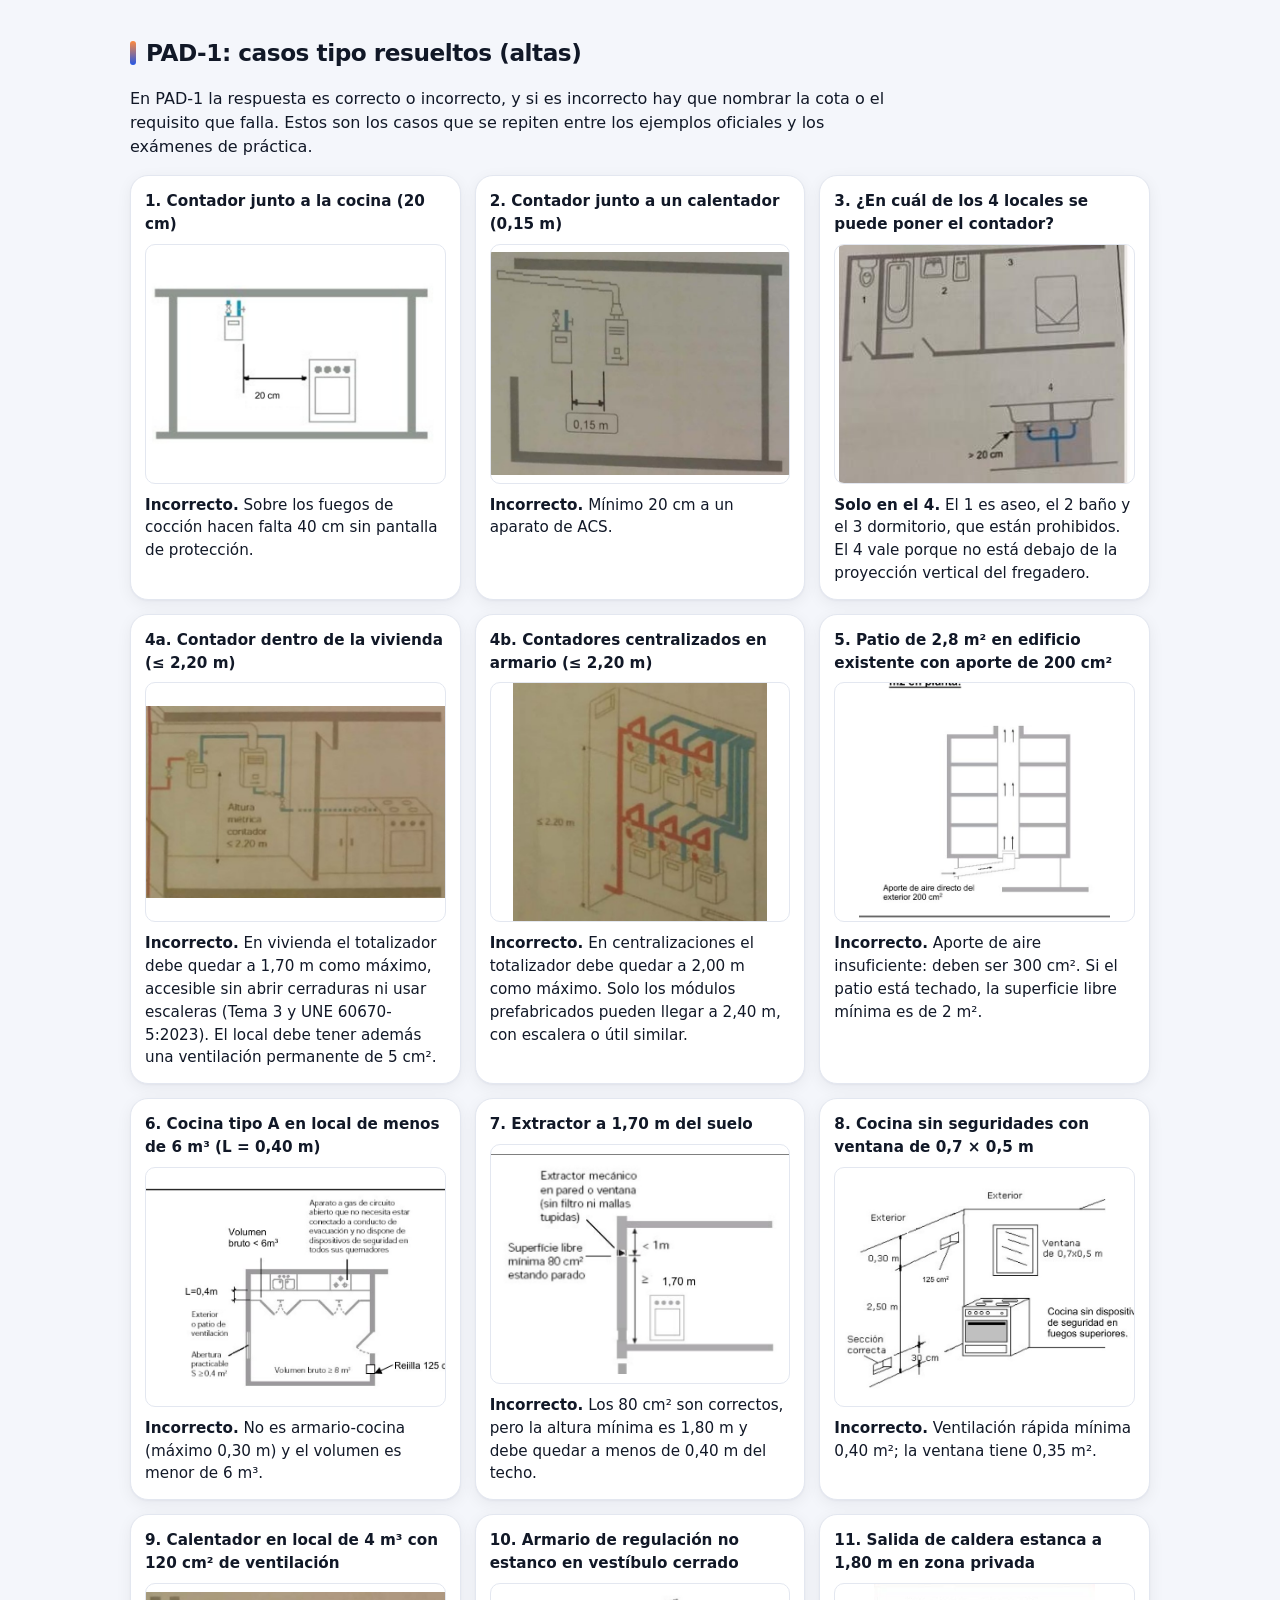
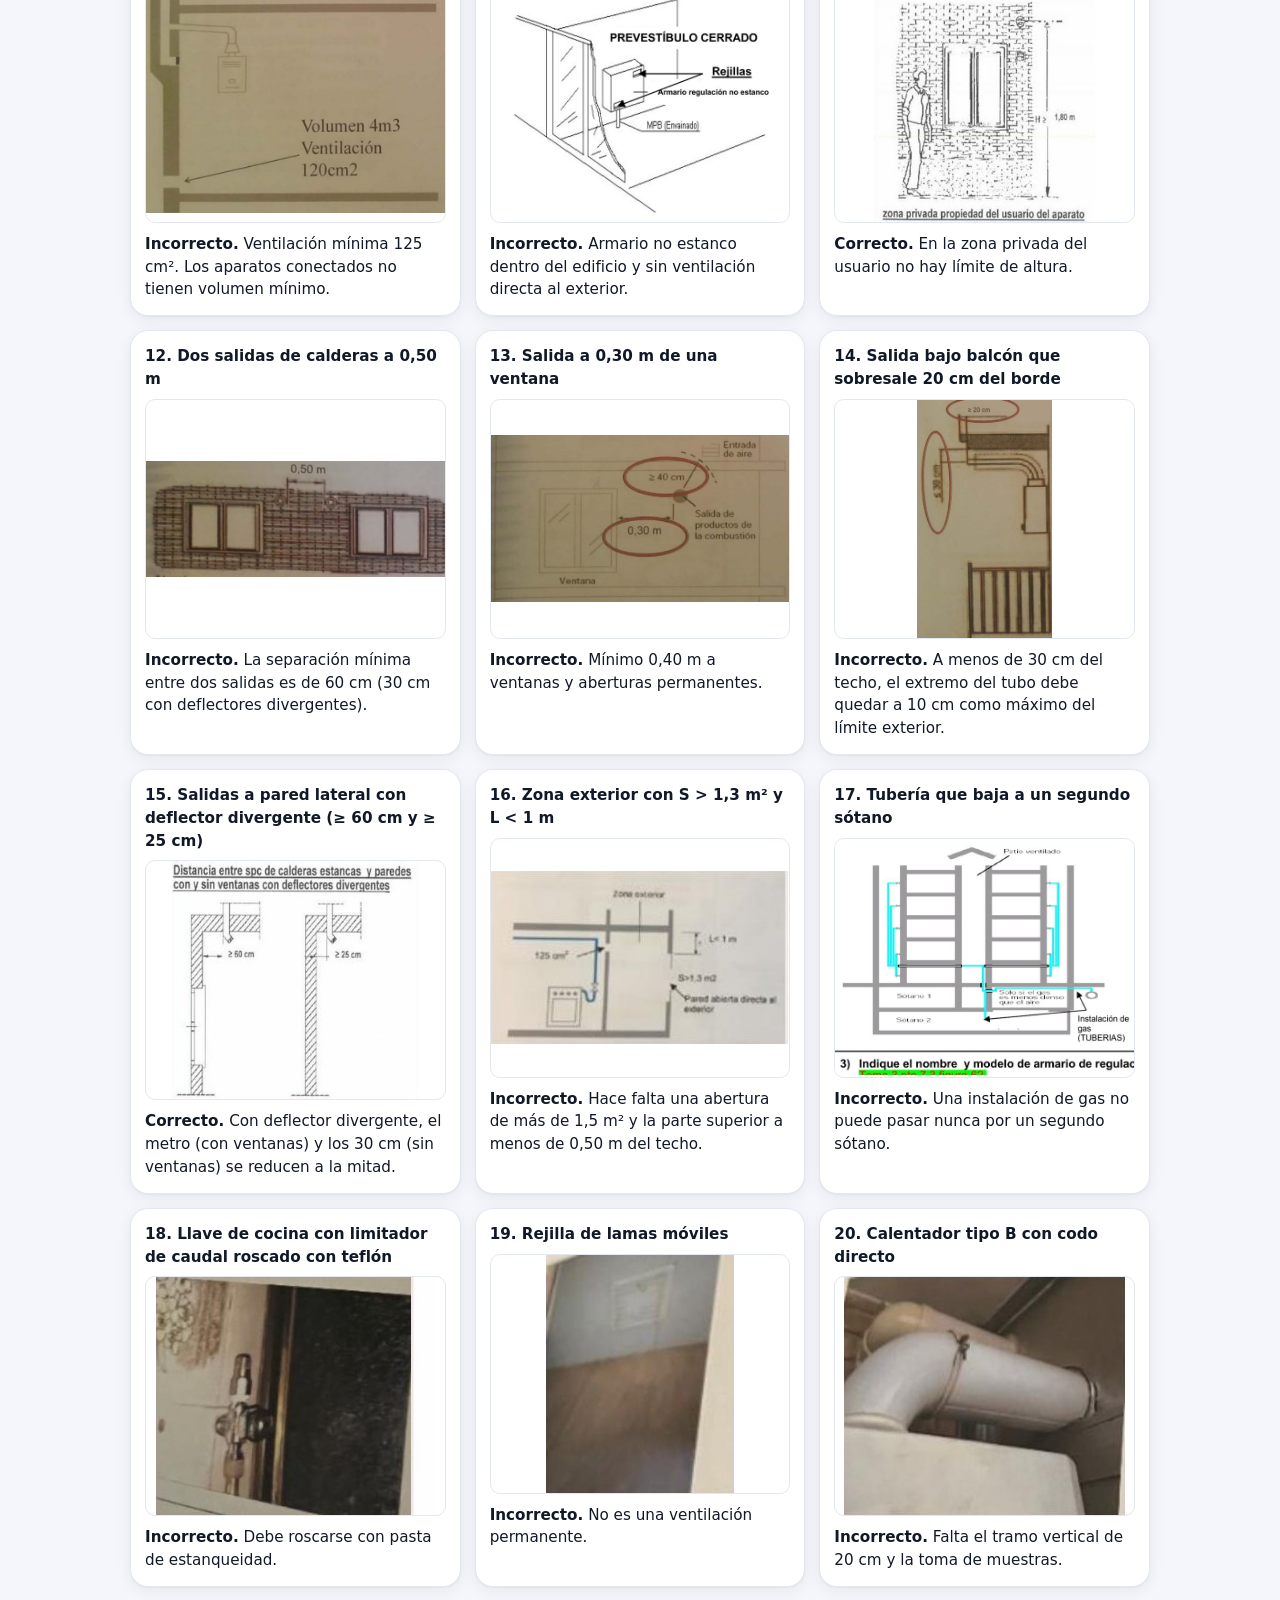
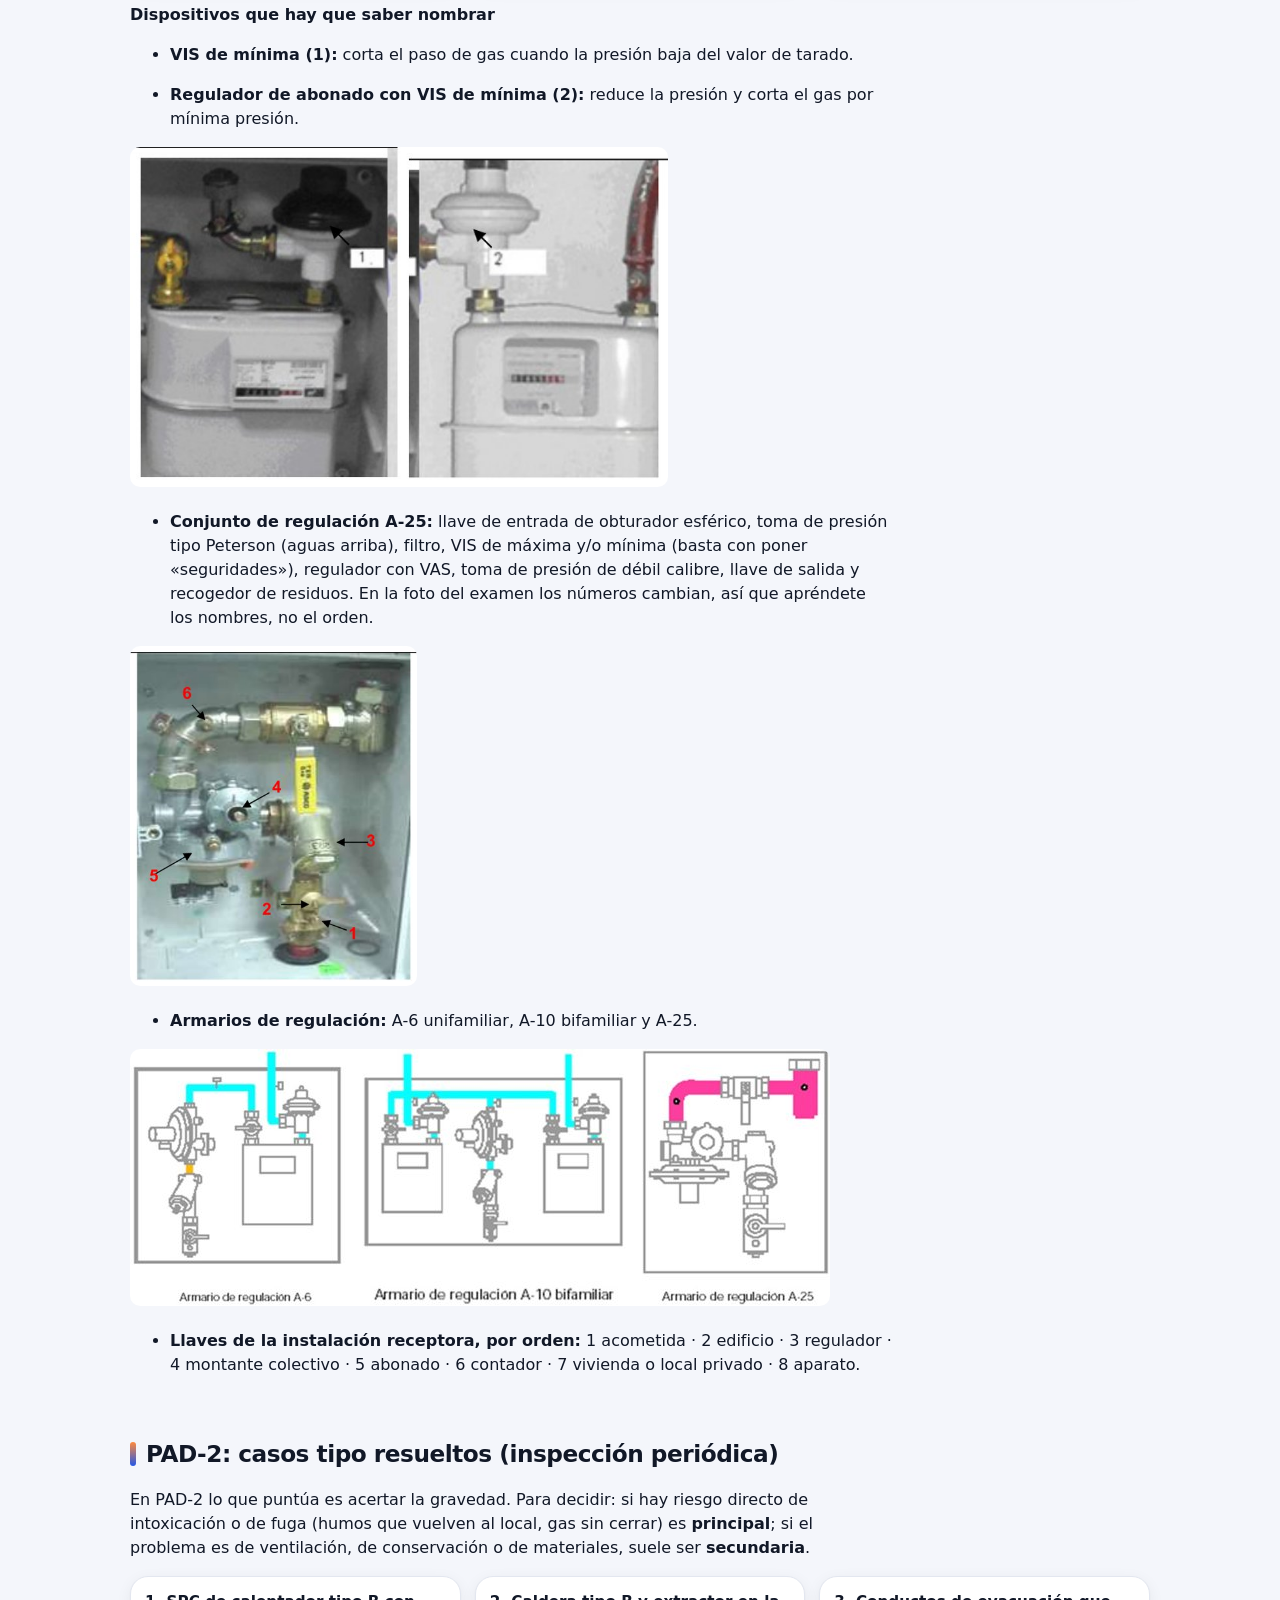
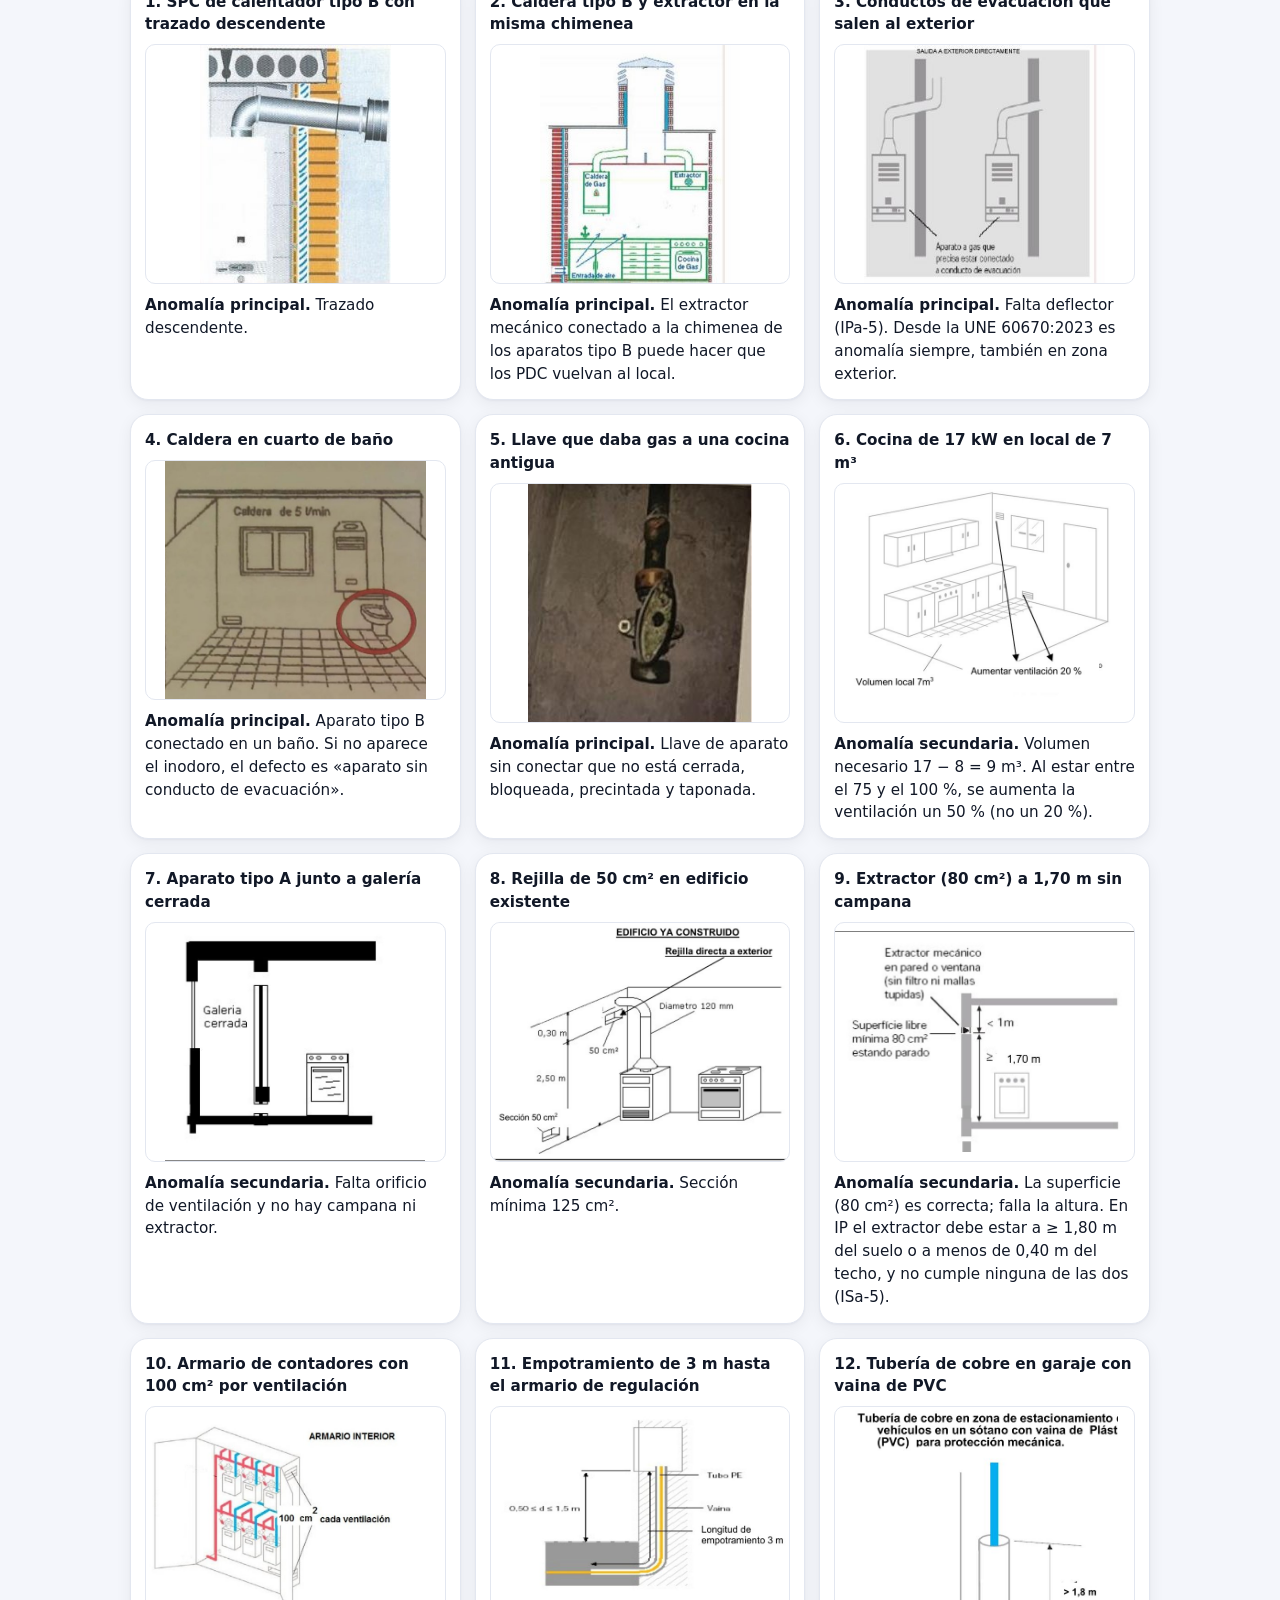
==== commit 5ae6b75b: "Add files via upload" ====
--- a/guia/index.html
+++ b/guia/index.html
@@ -1,32 +1,39 @@
 <!DOCTYPE html>
 <html lang="es"><head><meta charset="utf-8"><meta name="viewport" content="width=device-width,initial-scale=1">
 <title>Guía de estudio · Recertificación Sedigas</title>
-<link rel="stylesheet" href="../styles.css"><style>*{box-sizing:border-box}
-
-nav{position:sticky;top:var(--hh,44px);z-index:4;background:#fff;border-bottom:1px solid #dde3ea;padding:8px 16px;display:flex;gap:8px;overflow-x:auto;white-space:nowrap}
-nav a{color:#0b3d6e;text-decoration:none;font-size:14px;padding:4px 10px;border:1px solid #c9d6e4;border-radius:14px;background:#f2f6fb}
-main{max-width:1000px;margin:16px auto;padding:16px 20px 60px;background:#fff;border:1px solid var(--borde);border-radius:12px}
-h1{color:var(--azul)}
-h2{font-size:1.3rem;scroll-margin-top:120px;border-bottom:2px solid #0b3d6e;padding-bottom:4px;margin-top:36px;scroll-margin-top:110px}
-h3{font-size:17px;color:#0b3d6e;margin-top:22px}
-.by{color:#666;margin-top:0}
-.tw{overflow-x:auto}
-table{border-collapse:collapse;width:100%;margin:8px 0;font-size:14px}
-th,td{border:1px solid #c9d3de;padding:6px 8px;vertical-align:top;text-align:left}
-th{background:#e6eef7}
-td img{width:150px;max-width:40vw;height:auto;display:block;cursor:zoom-in}
-.cases{display:grid;grid-template-columns:repeat(auto-fill,minmax(300px,1fr));gap:12px;margin:10px 0}
-.case{border:1px solid #d5dde6;border-radius:8px;padding:10px;background:#fff}
-.case .t{margin:0 0 6px}
-.case img{display:block;width:100%;height:240px;object-fit:contain;background:#fafafa;margin-bottom:6px;cursor:zoom-in}
-.case p{margin:0}
-.case.hide-ans p:not(.t){filter:blur(6px);cursor:pointer}
-p.pic img{max-width:100%;max-height:340px;cursor:zoom-in}
-#zoom{position:fixed;inset:0;background:rgba(0,0,0,.85);display:none;align-items:center;justify-content:center;z-index:50;cursor:zoom-out}
+<link rel="stylesheet" href="../styles.css"><style>
+nav{position:sticky;top:var(--hh,52px);z-index:4;background:var(--hdr);backdrop-filter:blur(14px);-webkit-backdrop-filter:blur(14px);border-bottom:1px solid var(--borde);padding:10px 20px;display:flex;gap:8px;overflow-x:auto;white-space:nowrap;scrollbar-width:none}
+nav::-webkit-scrollbar{display:none}
+nav a{color:var(--tinta);text-decoration:none;font-size:13.5px;font-weight:550;padding:6px 14px;border:1px solid var(--borde);border-radius:99px;background:var(--card);transition:all .12s}
+nav a:hover{border-color:var(--azul);color:var(--azul)}
+main{max-width:1060px}
+main>h1{font-size:2.2rem;margin-top:.3em}
+h2{font-size:1.45rem;text-transform:none;letter-spacing:-.02em;color:var(--tinta);font-weight:800;margin:2.4em 0 .7em;padding-top:4px;scroll-margin-top:120px;display:flex;align-items:center;gap:10px}
+h2:before{content:"";width:6px;height:24px;border-radius:3px;background:linear-gradient(#ff8a3d,#2457e6);flex:none}
+h3{font-size:1.05rem;color:var(--azul);margin-top:24px}
+.by{color:var(--gris);margin-top:0}
+main>p,main>ul,main>ol{max-width:75ch}
+.tw,main>table{display:block;overflow-x:auto}
+table{border-collapse:separate;border-spacing:0;width:100%;margin:10px 0 18px;font-size:14px;background:var(--card);border:1px solid var(--borde);border-radius:14px;overflow:hidden;box-shadow:var(--sombra)}
+th,td{border-bottom:1px solid var(--borde);padding:9px 12px;vertical-align:top;text-align:left}
+tr:last-child td{border-bottom:0}
+th{background:var(--card2);font-size:12px;text-transform:uppercase;letter-spacing:.05em;color:var(--gris)}
+td img{width:150px;max-width:40vw;height:auto;display:block;cursor:zoom-in;background:#fff;border:1px solid var(--borde)}
+.cases{display:grid;grid-template-columns:repeat(auto-fill,minmax(300px,1fr));gap:14px;margin:12px 0}
+.case{border:1px solid var(--borde);border-radius:18px;padding:14px;background:var(--card);box-shadow:var(--sombra);transition:transform .15s,box-shadow .15s}
+.case:hover{transform:translateY(-2px);box-shadow:var(--sombra2)}
+.case .t{margin:0 0 8px}
+.case img{display:block;width:100%;height:240px;object-fit:contain;background:#fff;border:1px solid var(--borde);margin-bottom:10px;cursor:zoom-in}
+.case p{margin:0;font-size:.95rem}
+.case.hide-ans p:not(.t){filter:blur(6px);cursor:pointer;user-select:none}
+p.pic img{max-width:100%;max-height:340px;cursor:zoom-in;background:#fff}
+#zoom{position:fixed;inset:0;background:rgba(8,10,16,.88);backdrop-filter:blur(6px);display:none;align-items:center;justify-content:center;z-index:50;cursor:zoom-out}
 #zoom img{max-width:96vw;max-height:94vh;background:#fff}
-.toggle{background:#fff;color:#0b3d6e;border:0;border-radius:14px;padding:5px 12px;font-size:14px;cursor:pointer}
-@media (max-width:600px){main{margin:0;border:0;border-radius:0;padding:12px 14px 50px}.toggle{font-size:13px;padding:5px 10px;flex:none}.cases{grid-template-columns:1fr}.case img{height:220px}td img{width:110px}}
-@media print{header,nav,.toggle{display:none}body{background:#fff}main{max-width:none;padding:0}h2{break-before:page}.case{break-inside:avoid}.case.hide-ans p{filter:none}}</style></head>
+.toggle{background:var(--azul);color:#fff;border:0;border-radius:99px;padding:7px 14px;font-size:13.5px;font-weight:650;cursor:pointer;flex:none}
+@media (prefers-color-scheme:dark){.toggle{color:#0c0f17}}
+@media (max-width:600px){main>h1{font-size:1.6rem}h2{font-size:1.2rem}nav{padding:8px 14px}.toggle{font-size:12.5px;padding:6px 11px}.cases{grid-template-columns:1fr}.case img{height:220px}td img{width:110px}}
+@media print{header,nav,.toggle{display:none}body{background:#fff}main{max-width:none;padding:0}h2{break-before:page}.case{break-inside:avoid;box-shadow:none}.case.hide-ans p{filter:none}}
+</style></head>
 <body><header class="top"><a class="brand" href="../" style="text-decoration:none">Destreza visual <span>Guía de estudio</span></a><button class="toggle" id="modo">Ocultar respuestas</button></header>
 <nav><a href="#cómo-es-el-examen-premium">Cómo es el examen Premium</a><a href="#la-regla-de-oro-mira-primero-qué-aviso-es">La regla de oro: mira
 primero qué aviso es</a><a href="#novedades-que-cambian-respuestas-une-606702023-y-esquemas-2022">Novedades
--- a/styles.css
+++ b/styles.css
@@ -1,69 +1,134 @@
+/* Destreza visual · diseño 2026 */
 :root{
-  --azul:#0b3d6e; --azul2:#e8f0f8; --verde:#1e7d32; --verde2:#e6f4e8; --rojo:#b3261e; --rojo2:#fbe9e7;
-  --gris:#5f6b76; --borde:#d4dbe3; --fondo:#f5f7fa; --tinta:#1b2430;
+  --azul:#2457e6; --azul2:#eaf0ff; --azul3:#1a3fb0;
+  --verde:#12935a; --verde2:#e3f6ec; --rojo:#d93a3a; --rojo2:#fdecec;
+  --ambar:#d98a00; --ambar2:#fff4dc;
+  --gris:#64708a; --borde:#e3e7f0; --fondo:#f4f6fb; --tinta:#111827;
+  --card:#ffffff; --card2:#f8f9fc; --sombra:0 1px 2px rgba(16,24,40,.04),0 4px 16px rgba(16,24,40,.06);
+  --sombra2:0 2px 4px rgba(16,24,40,.06),0 12px 32px rgba(36,87,230,.14);
+  --r:16px; --hdr:rgba(255,255,255,.78);
 }
+@media (prefers-color-scheme:dark){:root{
+  --azul:#7c9cff; --azul2:#1b2440; --azul3:#a9bcff;
+  --verde:#3ccf8a; --verde2:#10291e; --rojo:#ff7272; --rojo2:#331617;
+  --ambar:#ffbf47; --ambar2:#2e2410;
+  --gris:#98a2b8; --borde:#262d3d; --fondo:#0c0f17; --tinta:#e8ecf5;
+  --card:#141925; --card2:#1a2030; --sombra:0 1px 2px rgba(0,0,0,.3); --sombra2:0 8px 28px rgba(0,0,0,.45);
+  --hdr:rgba(12,15,23,.75);
+}}
 *{box-sizing:border-box}
-body{margin:0;font-family:system-ui,-apple-system,"Segoe UI",Roboto,Arial,sans-serif;background:var(--fondo);color:var(--tinta);line-height:1.45}
-button{font:inherit;cursor:pointer}
-.top{position:sticky;top:0;z-index:5;display:flex;align-items:center;justify-content:space-between;gap:12px;padding:10px 18px;background:var(--azul);color:#fff}
-.brand{background:none;border:0;color:#fff;font-weight:700;font-size:1.05rem;padding:0}
-.brand span{font-weight:400;opacity:.75;margin-left:6px}
-.progreso{font-size:.9rem;opacity:.9}
-main{max-width:980px;margin:0 auto;padding:20px 16px 60px}
-h1{font-size:1.5rem;margin:.2em 0 .3em}
-h2{font-size:1.15rem;margin:1.6em 0 .6em;color:var(--azul)}
-.sub{color:var(--gris);margin:0 0 1.2em}
-.grid{display:grid;grid-template-columns:repeat(auto-fit,minmax(220px,1fr));gap:12px}
-.card{background:#fff;border:1px solid var(--borde);border-radius:10px;padding:16px;text-align:left}
-a.card{display:block;text-decoration:none;color:inherit}
-button.card:hover,a.card:hover{border-color:var(--azul);box-shadow:0 2px 8px rgba(11,61,110,.12)}
-.card b{display:block;font-size:1.02rem;margin-bottom:4px;color:var(--azul)}
-.card small{color:var(--gris)}
+html{-webkit-text-size-adjust:100%}
+body{margin:0;font-family:"Inter","SF Pro Text",system-ui,-apple-system,"Segoe UI",Roboto,Arial,sans-serif;background:var(--fondo);color:var(--tinta);line-height:1.5;-webkit-font-smoothing:antialiased}
+button{font:inherit;cursor:pointer;color:inherit}
+a{color:var(--azul)}
+img{border-radius:10px}
+
+/* Cabecera */
+.top{position:sticky;top:0;z-index:5;display:flex;align-items:center;justify-content:space-between;gap:12px;padding:10px 20px;background:var(--hdr);backdrop-filter:saturate(180%) blur(14px);-webkit-backdrop-filter:saturate(180%) blur(14px);border-bottom:1px solid var(--borde);color:var(--tinta)}
+.brand{display:flex;align-items:center;gap:10px;background:none;border:0;color:var(--tinta);font-weight:750;font-size:1rem;padding:0;letter-spacing:-.01em;text-decoration:none;text-align:left}
+.brand:before{content:"";flex:none;width:32px;height:32px;border-radius:10px;background:url("data:image/svg+xml,%3Csvg xmlns='http://www.w3.org/2000/svg' viewBox='0 0 24 24' fill='white'%3E%3Cpath d='M12 2c.6 3.3 4.8 5.9 4.8 10.6A4.8 4.8 0 0 1 12 17.4a4.8 4.8 0 0 1-4.8-4.8c0-2 1-3.5 2.2-4.6.1 1.4.8 2.6 2 3.1C11 9 11.2 5 12 2Z'/%3E%3Cpath d='M6 20h12v2H6z' opacity='.6'/%3E%3C/svg%3E") center/20px no-repeat,linear-gradient(135deg,#ff8a3d,#2457e6);box-shadow:0 4px 12px rgba(36,87,230,.3)}
+.brand span{font-weight:500;color:var(--gris);margin-left:2px}
+.progreso{font-size:.82rem;color:var(--gris);background:var(--card);border:1px solid var(--borde);padding:5px 12px;border-radius:99px;white-space:nowrap}
+.progreso:empty{display:none}
+
+main{max-width:1040px;margin:0 auto;padding:28px 20px 70px}
+h1{font-size:2rem;line-height:1.15;letter-spacing:-.03em;margin:.1em 0 .35em;font-weight:800}
+h2{font-size:.78rem;text-transform:uppercase;letter-spacing:.09em;margin:2.2em 0 .9em;color:var(--gris);font-weight:700}
+.sub{color:var(--gris);margin:0 0 1.4em;font-size:1.02rem;max-width:62ch}
+
+/* Portada */
+.hero{position:relative;overflow:hidden;border-radius:24px;padding:34px 32px;color:#fff;background:radial-gradient(120% 140% at 100% 0%,#ff8a3d 0%,rgba(255,138,61,0) 45%),linear-gradient(135deg,#1838a8 0%,#2457e6 55%,#4f7bff 100%);box-shadow:0 18px 50px rgba(36,87,230,.28)}
+.hero:after{content:"";position:absolute;right:-60px;bottom:-80px;width:260px;height:260px;border-radius:50%;border:38px solid rgba(255,255,255,.08)}
+.hero h1{color:#fff;font-size:2.3rem;margin:0 0 .3em;max-width:16ch}
+.hero .sub{color:rgba(255,255,255,.82);margin-bottom:1.4em}
+.hero .kicker{display:inline-block;font-size:.75rem;font-weight:700;letter-spacing:.08em;text-transform:uppercase;background:rgba(255,255,255,.16);padding:4px 10px;border-radius:99px;margin-bottom:14px}
+.hero .stats{position:relative;z-index:1}
+.hero .stat{background:rgba(255,255,255,.12);border:1px solid rgba(255,255,255,.2);color:#fff}
+.hero .stat strong{color:#fff}
+.hero .btn{position:relative;z-index:1;background:#fff;color:#1838a8;border-color:#fff;margin-top:20px;padding:12px 22px}
+.hero .btn:hover{transform:translateY(-1px);box-shadow:0 8px 20px rgba(0,0,0,.18)}
+
+.grid{display:grid;grid-template-columns:repeat(auto-fill,minmax(230px,1fr));gap:14px}
+.card{position:relative;display:flex;flex-direction:column;gap:2px;background:var(--card);border:1px solid var(--borde);border-radius:var(--r);padding:18px;text-align:left;box-shadow:var(--sombra);transition:transform .15s ease,box-shadow .15s ease,border-color .15s ease}
+a.card{text-decoration:none;color:inherit}
+button.card:hover:not(:disabled),a.card:hover{transform:translateY(-2px);box-shadow:var(--sombra2);border-color:color-mix(in srgb,var(--azul) 40%,var(--borde))}
+.card:disabled{opacity:.5;cursor:default}
+.card b{display:block;font-size:1.02rem;margin-bottom:2px;color:var(--tinta);font-weight:700;letter-spacing:-.01em}
+.card small{color:var(--gris);font-size:.88rem}
+.ico{display:flex;align-items:center;justify-content:center;width:40px;height:40px;border-radius:12px;margin-bottom:12px;font-size:.78rem;font-weight:800;letter-spacing:-.02em;background:var(--azul2);color:var(--azul)}
+.ico svg{width:20px;height:20px}
+.c-naranja .ico{background:#fff0e5;color:#e3600b}
+.c-verde .ico{background:var(--verde2);color:var(--verde)}
+.c-violeta .ico{background:#f1eaff;color:#7c3aed}
+.c-rosa .ico{background:#ffe8ef;color:#d61f5b}
+.c-gris .ico{background:var(--card2);color:var(--gris)}
+@media (prefers-color-scheme:dark){.c-naranja .ico{background:#2d1b0e;color:#ffa463}.c-violeta .ico{background:#231a3a;color:#b794ff}.c-rosa .ico{background:#331522;color:#ff7ba6}}
+.card.destacada{grid-column:1/-1;flex-direction:row;align-items:center;gap:16px}
+.card.destacada .ico{margin:0;width:48px;height:48px}
+
 .stats{display:flex;flex-wrap:wrap;gap:10px;margin:8px 0 4px}
-.stat{background:#fff;border:1px solid var(--borde);border-radius:8px;padding:8px 12px;font-size:.9rem}
-.stat strong{font-size:1.1rem;color:var(--azul);margin-right:4px}
-.q{display:grid;grid-template-columns:minmax(0,1.1fr) minmax(0,1fr);gap:18px;background:#fff;border:1px solid var(--borde);border-radius:12px;padding:16px}
+.stat{background:var(--card);border:1px solid var(--borde);border-radius:12px;padding:10px 16px;font-size:.88rem;color:var(--gris)}
+.stat strong{display:block;font-size:1.5rem;line-height:1.1;color:var(--tinta);font-weight:800;letter-spacing:-.02em}
+
+/* Preguntas */
+.q{display:grid;grid-template-columns:minmax(0,1.1fr) minmax(0,1fr);gap:22px;background:var(--card);border:1px solid var(--borde);border-radius:20px;padding:20px;box-shadow:var(--sombra)}
 .q.sinimg{grid-template-columns:1fr}
-@media (max-width:760px){.q{grid-template-columns:1fr}}
-.q .foto{display:flex;align-items:center;justify-content:center;background:#fafbfc;border:1px solid var(--borde);border-radius:8px;min-height:200px;padding:6px;cursor:zoom-in}
-.q .foto img{max-width:100%;max-height:440px;object-fit:contain}
-.meta{display:flex;gap:6px;align-items:center;margin-bottom:8px;flex-wrap:wrap}
-.tag{font-size:.75rem;font-weight:700;padding:2px 8px;border-radius:99px;background:var(--azul2);color:var(--azul)}
-.tag.nueva{background:#fff4d6;color:#7a5a00}
-.num{font-size:.85rem;color:var(--gris);margin-left:auto}
-.enunciado{font-weight:600;margin:0 0 12px}
+@media (max-width:760px){.q{grid-template-columns:1fr;padding:14px;gap:14px}}
+.q .foto{display:flex;align-items:center;justify-content:center;background:#fff;border:1px solid var(--borde);border-radius:14px;min-height:220px;padding:8px;cursor:zoom-in}
+.q .foto img{max-width:100%;max-height:460px;object-fit:contain}
+.meta{display:flex;gap:6px;align-items:center;margin-bottom:10px;flex-wrap:wrap}
+.tag{font-size:.72rem;font-weight:700;padding:3px 10px;border-radius:99px;background:var(--azul2);color:var(--azul);letter-spacing:.02em}
+.tag.nueva{background:var(--ambar2);color:var(--ambar)}
+.num{font-size:.82rem;color:var(--gris);margin-left:auto;font-variant-numeric:tabular-nums}
+.enunciado{font-weight:650;font-size:1.06rem;margin:0 0 14px;letter-spacing:-.01em}
 .ops{display:flex;flex-direction:column;gap:8px}
-.op{text-align:left;padding:10px 12px;border:1.5px solid var(--borde);border-radius:8px;background:#fff}
-.op:hover:not(:disabled){border-color:var(--azul)}
+.op{text-align:left;padding:12px 14px;border:1.5px solid var(--borde);border-radius:12px;background:var(--card);transition:border-color .12s,background .12s}
+.op:hover:not(:disabled){border-color:var(--azul);background:var(--azul2)}
 .op.ok{border-color:var(--verde);background:var(--verde2);color:var(--verde);font-weight:700}
 .op.mal{border-color:var(--rojo);background:var(--rojo2);color:var(--rojo)}
 .op:disabled{cursor:default}
-textarea{width:100%;min-height:90px;border:1.5px solid var(--borde);border-radius:8px;padding:8px;font:inherit;resize:vertical}
-.sol{margin-top:12px;padding:10px 12px;border-radius:8px;background:var(--verde2);border-left:4px solid var(--verde)}
-.sol.mal{background:var(--rojo2);border-left-color:var(--rojo)}
-.sol b{display:block;margin-bottom:2px}
-.acciones{display:flex;gap:8px;flex-wrap:wrap;margin-top:14px}
-.btn{padding:9px 16px;border-radius:8px;border:1.5px solid var(--azul);background:var(--azul);color:#fff;font-weight:600}
-.btn.sec{background:#fff;color:var(--azul)}
+textarea{width:100%;min-height:96px;margin-top:10px;border:1.5px solid var(--borde);border-radius:12px;padding:10px 12px;font:inherit;resize:vertical;background:var(--card2);color:var(--tinta)}
+textarea:focus{outline:none;border-color:var(--azul);box-shadow:0 0 0 4px var(--azul2)}
+.sol{margin-top:14px;padding:12px 14px;border-radius:12px;background:var(--verde2);border:1px solid color-mix(in srgb,var(--verde) 30%,transparent)}
+.sol.mal{background:var(--rojo2);border-color:color-mix(in srgb,var(--rojo) 30%,transparent)}
+.sol b{display:block;margin-bottom:3px}
+.acciones{display:flex;gap:8px;flex-wrap:wrap;margin-top:16px}
+.btn{display:inline-flex;align-items:center;justify-content:center;gap:6px;padding:10px 18px;border-radius:12px;border:1.5px solid var(--azul);background:var(--azul);color:#fff;font-weight:650;transition:transform .12s,box-shadow .12s,background .12s;text-decoration:none}
+.btn:hover:not(:disabled){box-shadow:0 6px 16px color-mix(in srgb,var(--azul) 30%,transparent)}
+.btn:active:not(:disabled){transform:scale(.98)}
+.btn.sec{background:var(--card);color:var(--tinta);border-color:var(--borde)}
+.btn.sec:hover:not(:disabled){border-color:var(--azul);color:var(--azul);box-shadow:none}
 .btn.ok{background:var(--verde);border-color:var(--verde)}
 .btn.mal{background:var(--rojo);border-color:var(--rojo)}
 .btn:disabled{opacity:.4;cursor:default}
-.barra{height:6px;background:#dde4ec;border-radius:99px;overflow:hidden;margin:0 0 14px}
-.barra i{display:block;height:100%;background:var(--azul)}
-.resultado{text-align:center;padding:26px 16px;background:#fff;border:1px solid var(--borde);border-radius:12px}
-.resultado .nota{font-size:3rem;font-weight:800}
+@media (prefers-color-scheme:dark){.btn:not(.sec){color:#0c0f17}}
+.barra{height:8px;background:var(--borde);border-radius:99px;overflow:hidden;margin:0 0 18px}
+.barra i{display:block;height:100%;border-radius:99px;background:linear-gradient(90deg,#2457e6,#ff8a3d);transition:width .3s ease}
+.resultado{text-align:center;padding:36px 20px;background:var(--card);border:1px solid var(--borde);border-radius:24px;box-shadow:var(--sombra)}
+.resultado .nota{font-size:4rem;font-weight:850;letter-spacing:-.04em;line-height:1}
 .resultado.aprobado .nota{color:var(--verde)}
 .resultado.suspenso .nota{color:var(--rojo)}
 .lista{list-style:none;padding:0;margin:0}
-.lista li{background:#fff;border:1px solid var(--borde);border-radius:8px;padding:10px 12px;margin-bottom:8px;display:flex;gap:10px;align-items:flex-start}
-.lista li img{width:90px;height:64px;object-fit:contain;flex:none;background:#fafbfc;border-radius:4px}
+.lista li{background:var(--card);border:1px solid var(--borde);border-radius:14px;padding:12px 14px;margin-bottom:10px;display:flex;gap:12px;align-items:flex-start;box-shadow:var(--sombra)}
+.lista li img{width:96px;height:68px;object-fit:contain;flex:none;background:#fff;border-radius:8px;border:1px solid var(--borde)}
 .lista .r{font-weight:700}
 .lista .r.ok{color:var(--verde)} .lista .r.mal{color:var(--rojo)}
-.filtros{display:flex;gap:8px;flex-wrap:wrap;margin-bottom:10px}
-.chip{padding:6px 12px;border-radius:99px;border:1.5px solid var(--borde);background:#fff}
-.chip.on{border-color:var(--azul);background:var(--azul2);color:var(--azul);font-weight:700}
-.zoom{position:fixed;inset:0;background:rgba(0,0,0,.85);display:none;align-items:center;justify-content:center;z-index:20;cursor:zoom-out;padding:20px}
+.filtros{display:flex;gap:8px;flex-wrap:wrap;margin-bottom:12px}
+.chip{padding:7px 14px;border-radius:99px;border:1px solid var(--borde);background:var(--card);font-size:.9rem}
+.chip.on{border-color:var(--azul);background:var(--azul);color:#fff;font-weight:650}
+@media (prefers-color-scheme:dark){.chip.on{color:#0c0f17}}
+.zoom{position:fixed;inset:0;background:rgba(8,10,16,.88);backdrop-filter:blur(6px);display:none;align-items:center;justify-content:center;z-index:20;cursor:zoom-out;padding:20px}
 .zoom.on{display:flex}
-.zoom img{max-width:100%;max-height:100%;background:#fff;border-radius:6px}
-.aviso{font-size:.85rem;color:var(--gris);margin-top:30px}
-@media (max-width:480px){.top{padding:8px 12px}.brand{font-size:.95rem;text-align:left}.brand span{display:block;margin:0;font-size:.78rem}.progreso{font-size:.78rem;text-align:right}main{padding:14px 12px 50px}h1{font-size:1.3rem}}
+.zoom img{max-width:100%;max-height:100%;background:#fff;border-radius:12px}
+.aviso{font-size:.82rem;color:var(--gris);margin-top:34px}
+:focus-visible{outline:3px solid color-mix(in srgb,var(--azul) 60%,transparent);outline-offset:2px}
+@media (max-width:520px){
+  .top{padding:8px 14px}.brand{font-size:.92rem;gap:8px}.brand:before{width:28px;height:28px;border-radius:9px;background-size:17px,auto}
+  .brand span{display:none}.progreso{font-size:.74rem;padding:4px 10px}
+  main{padding:16px 14px 56px}h1{font-size:1.6rem}
+  .hero{padding:24px 20px;border-radius:20px}.hero h1{font-size:1.75rem}
+  .grid{grid-template-columns:1fr 1fr;gap:10px}.card{padding:14px}.card small{font-size:.8rem}
+  .card.destacada{flex-direction:column;align-items:flex-start;gap:4px}
+  .stat{padding:8px 12px}.stat strong{font-size:1.25rem}
+}
+@media print{.top{position:static;backdrop-filter:none}body{background:#fff;color:#000}}
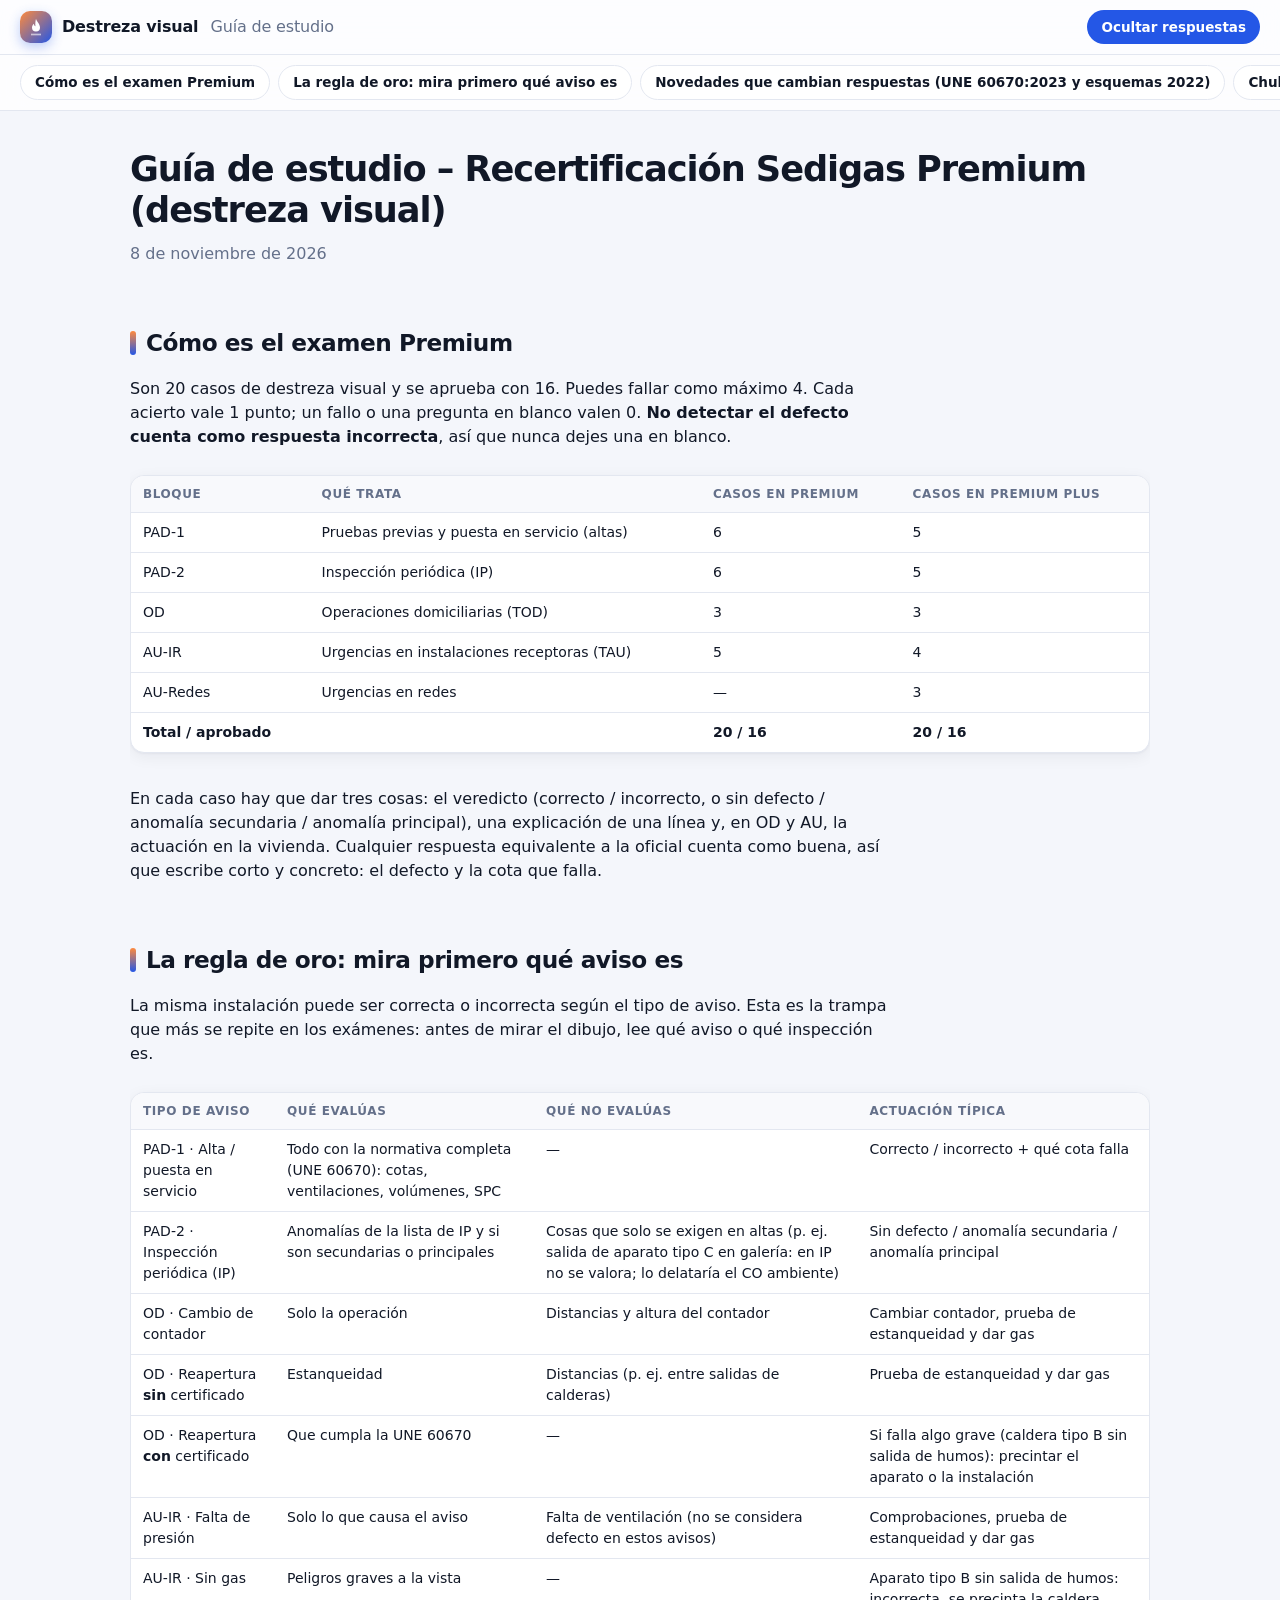
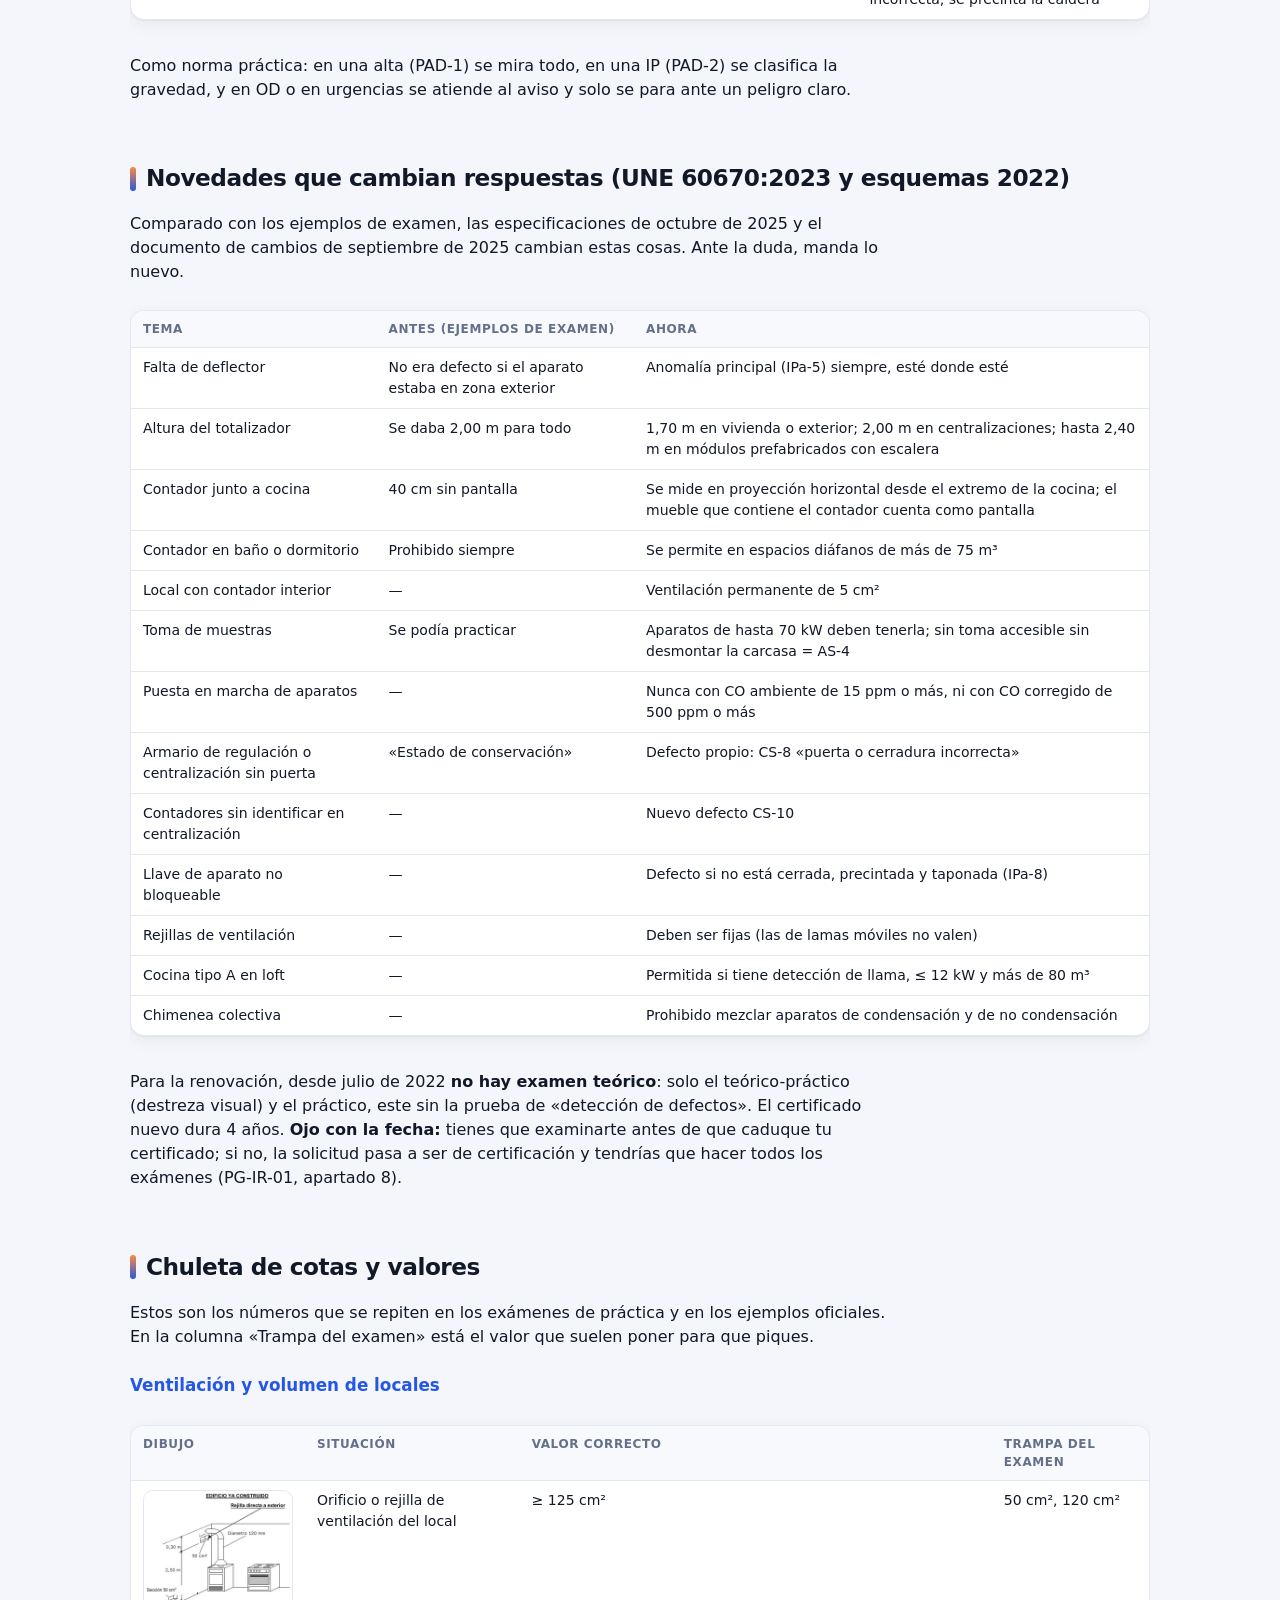
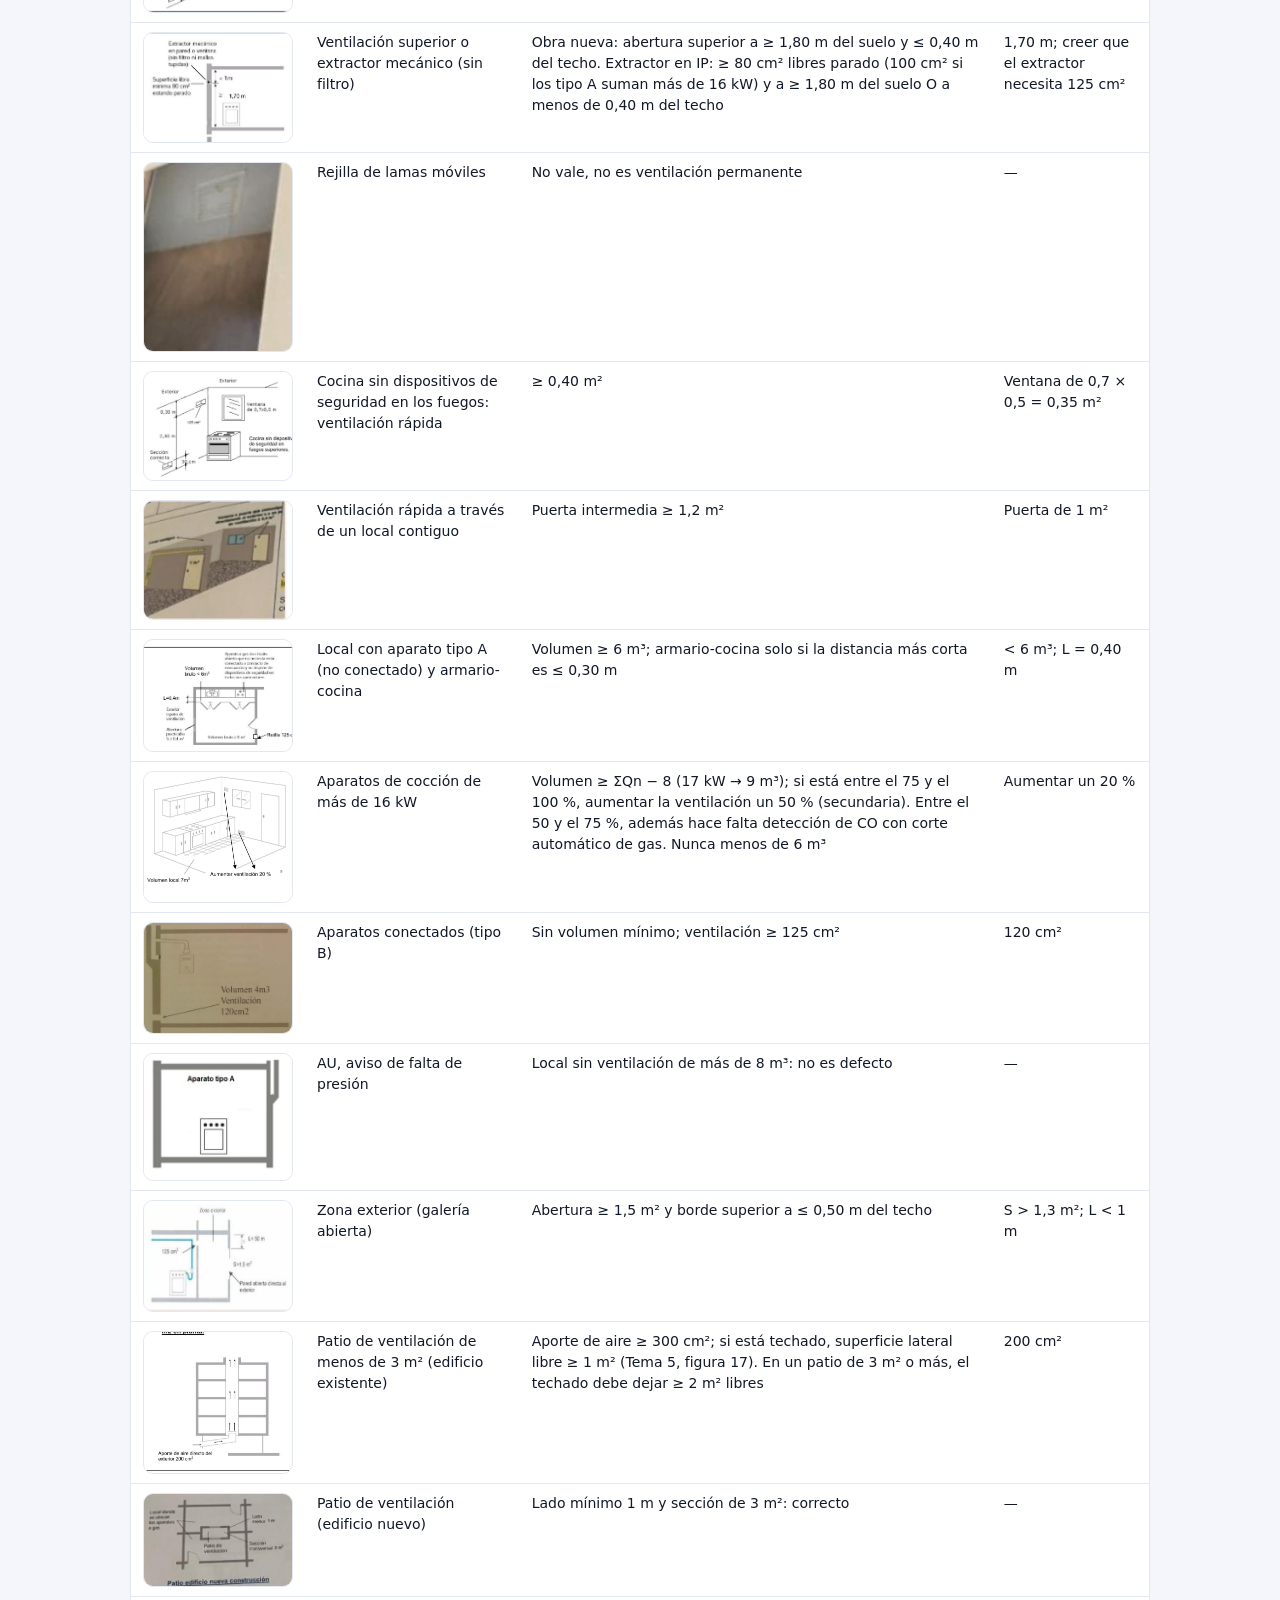
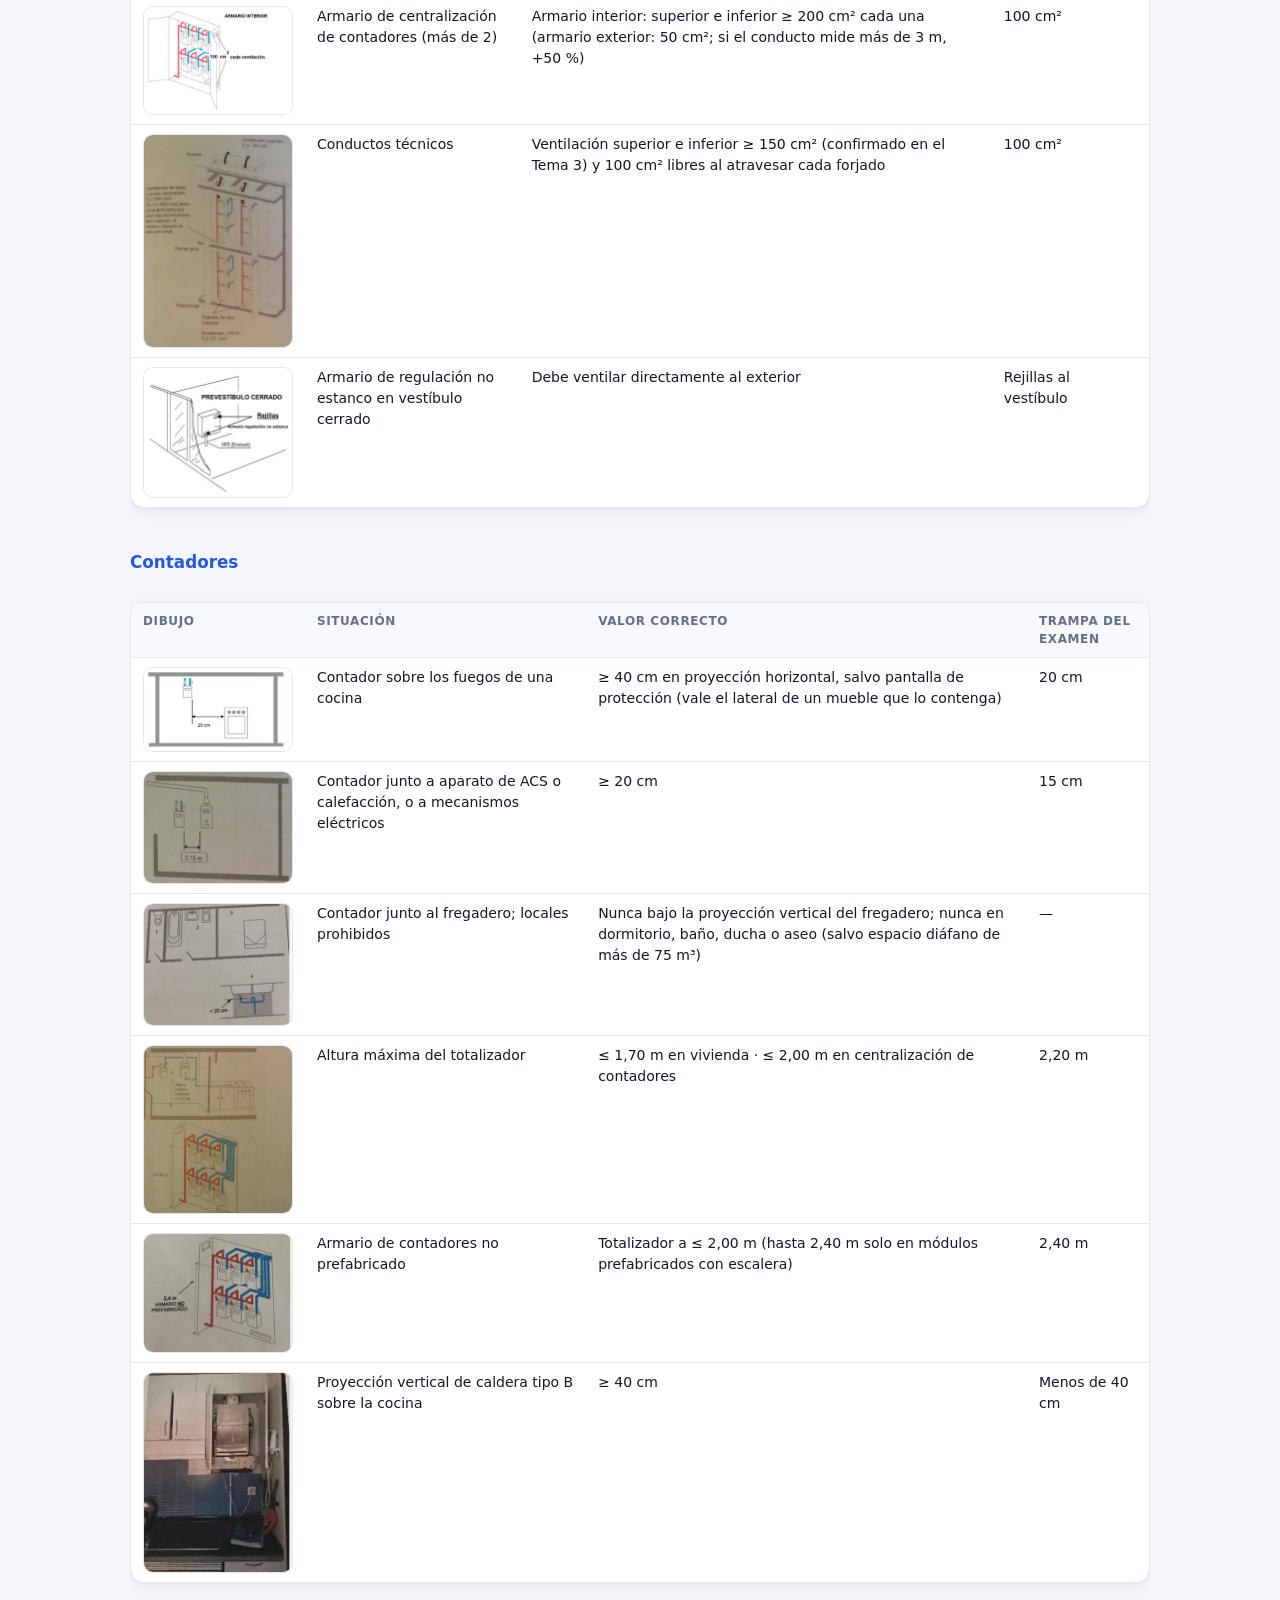
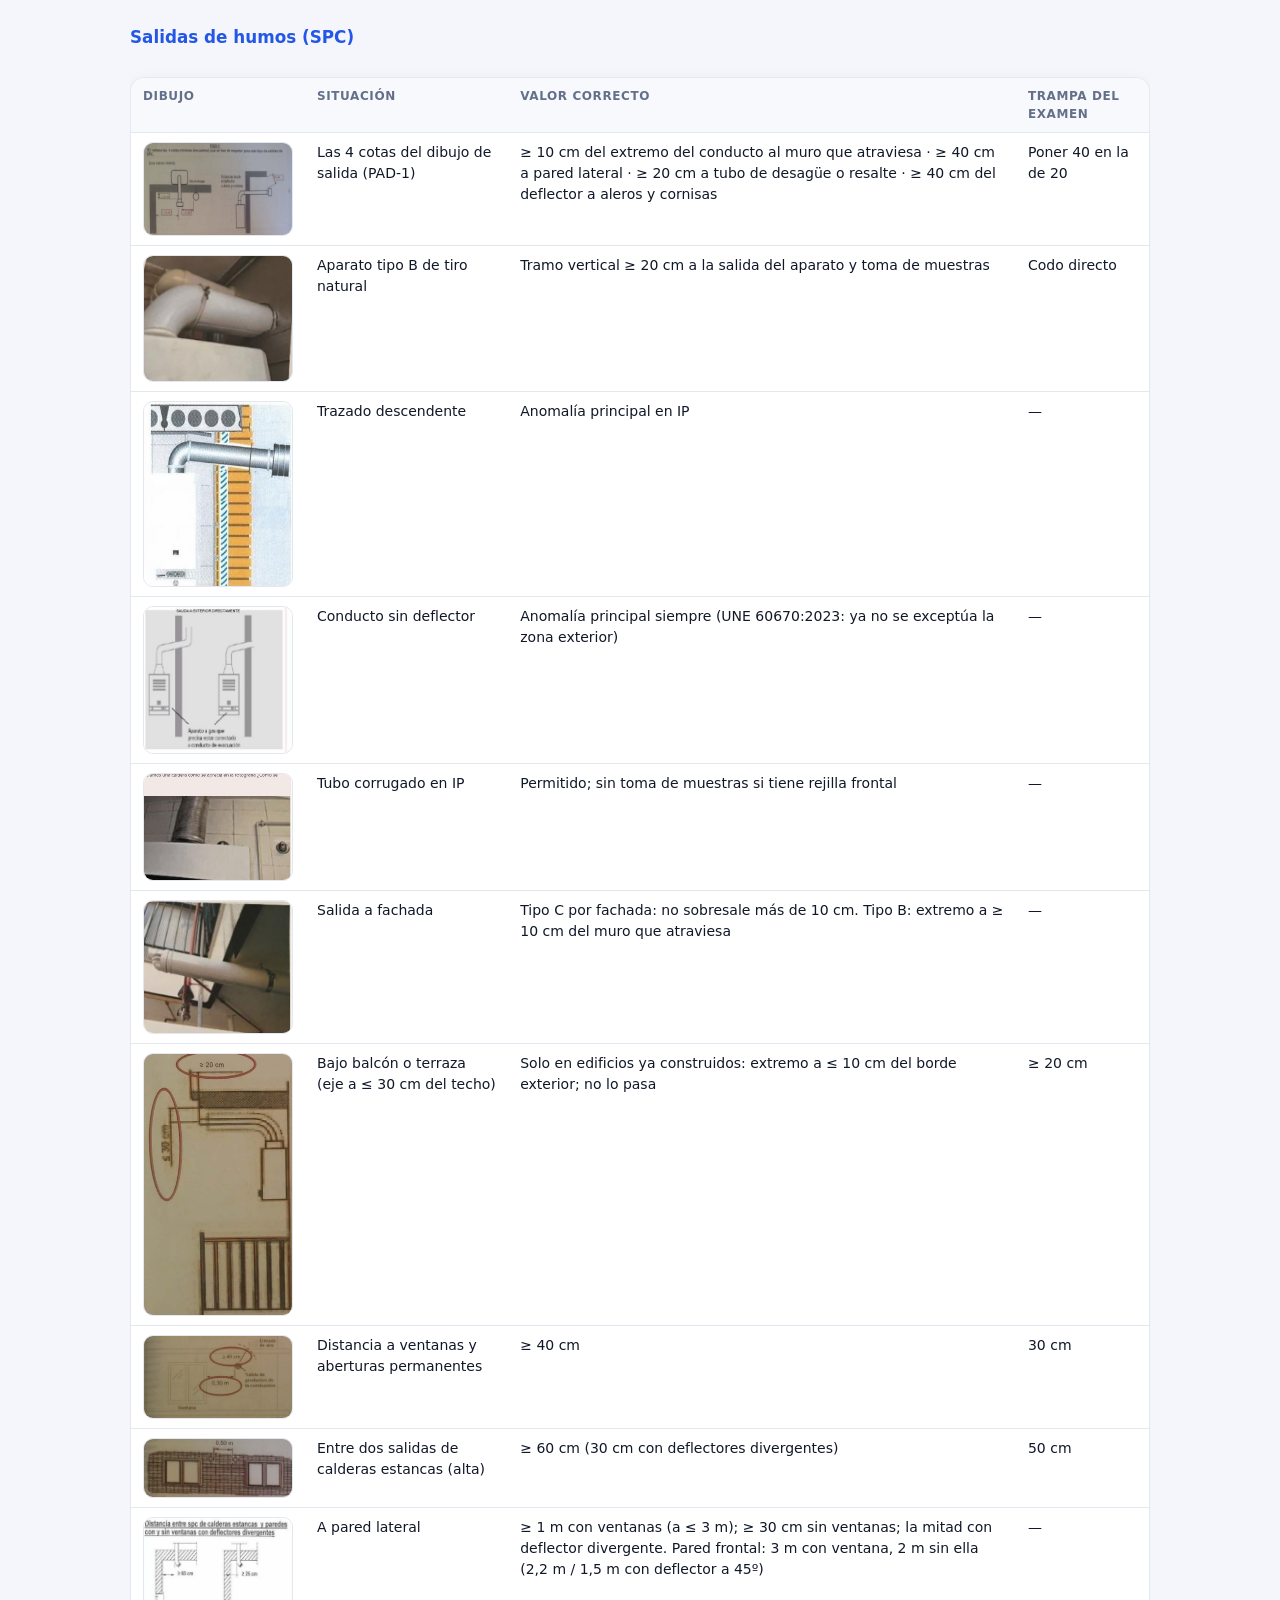
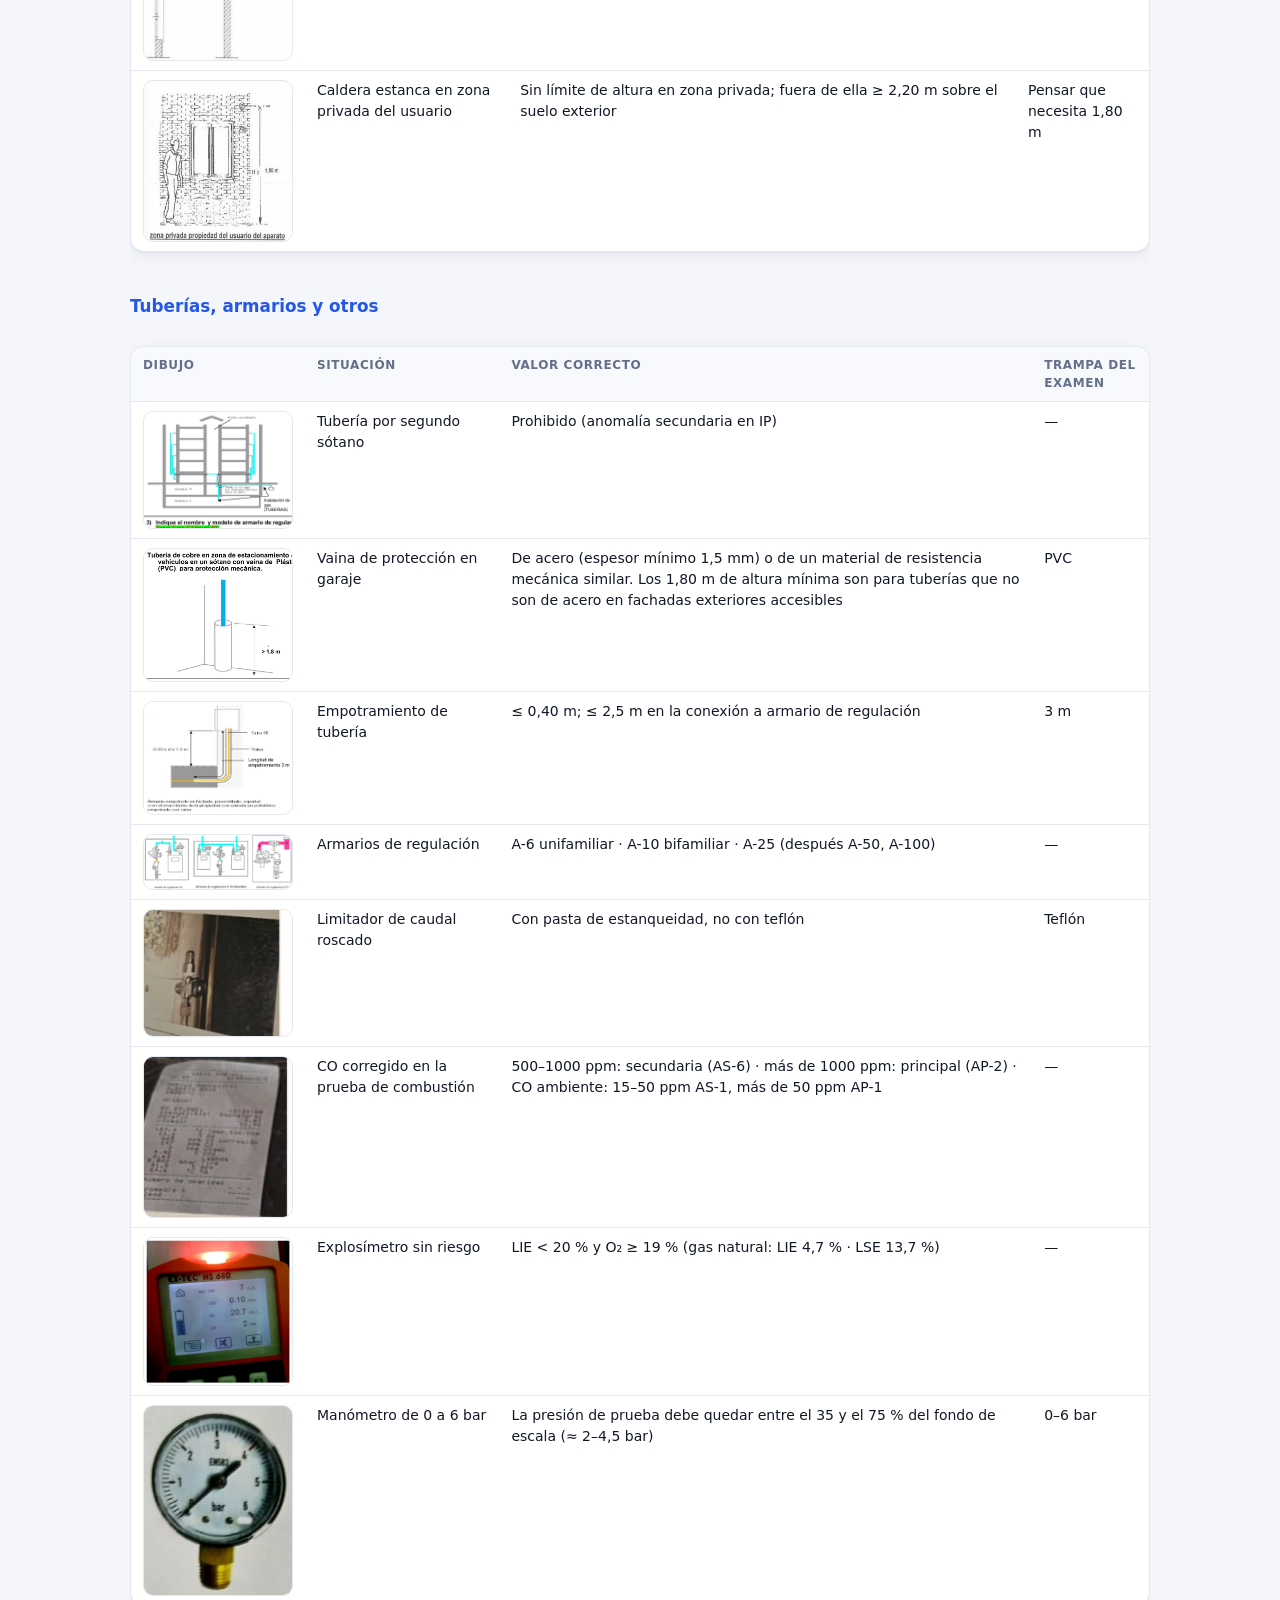
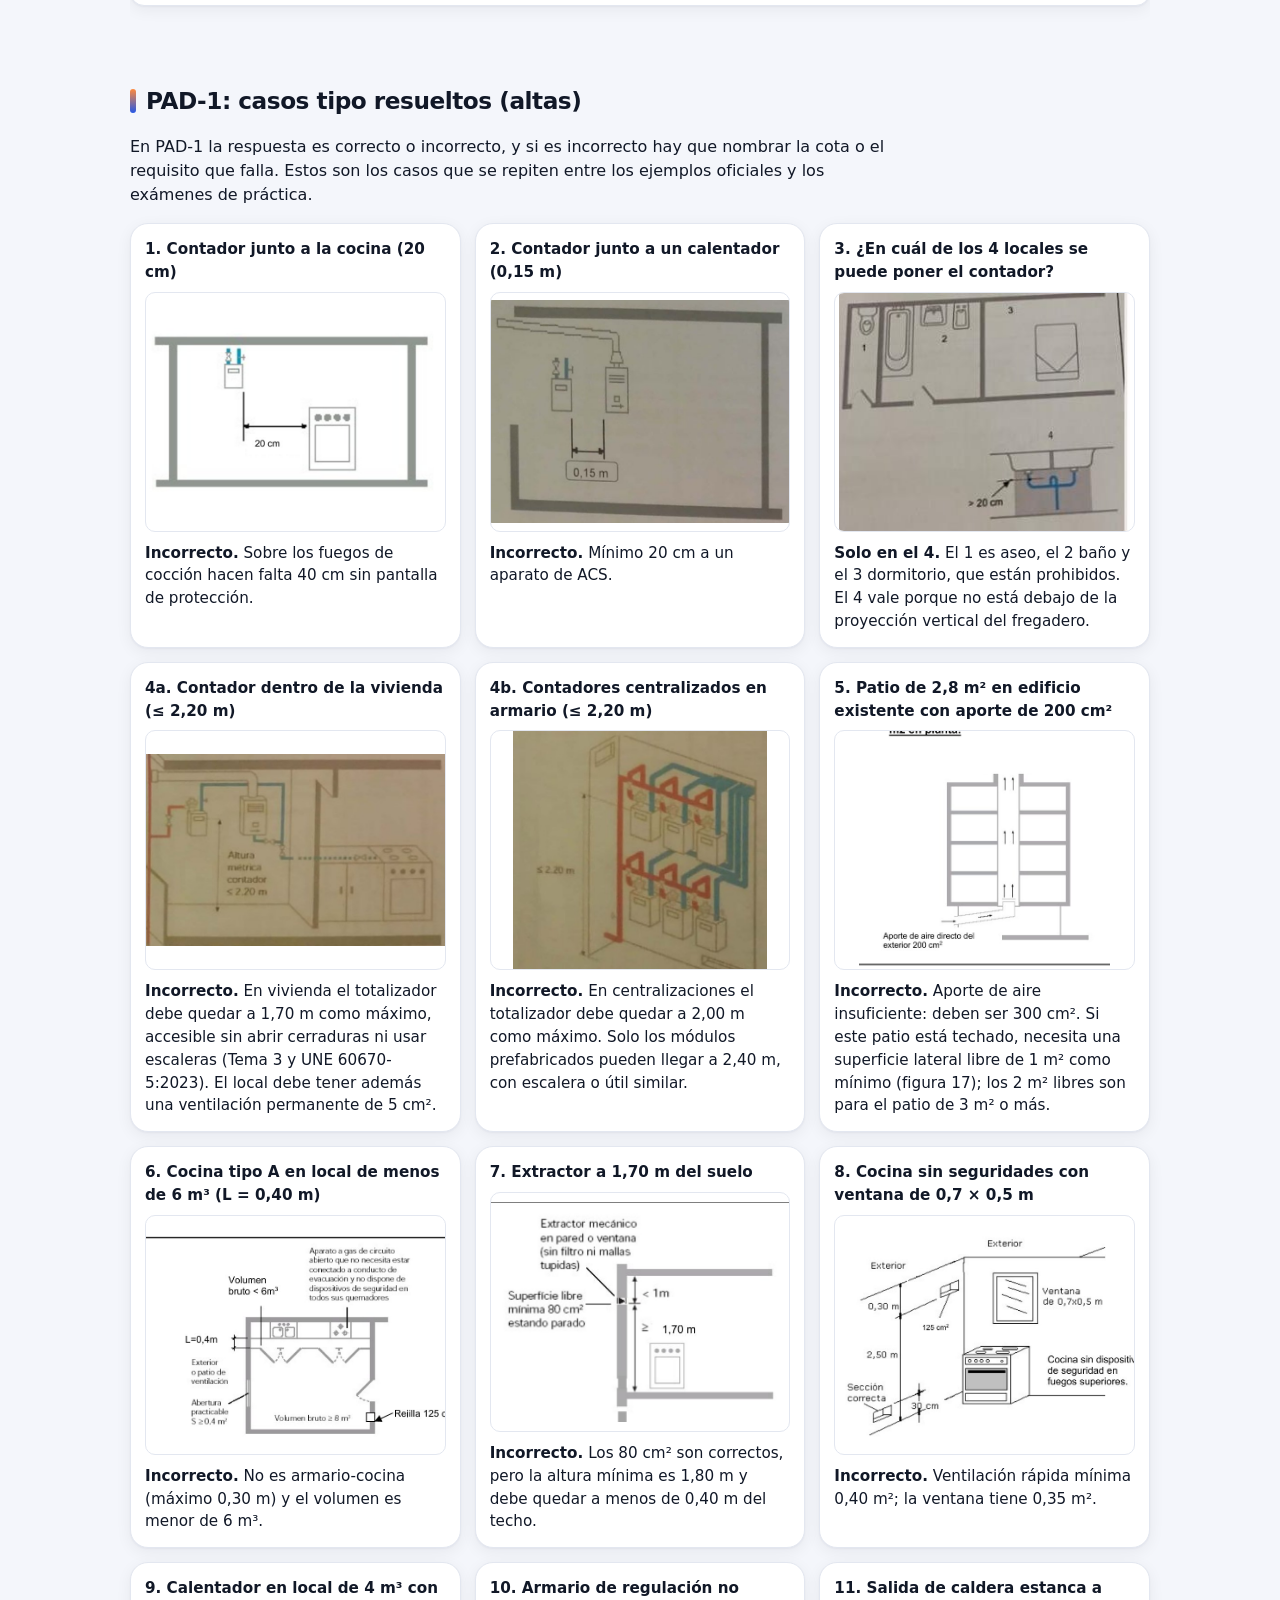
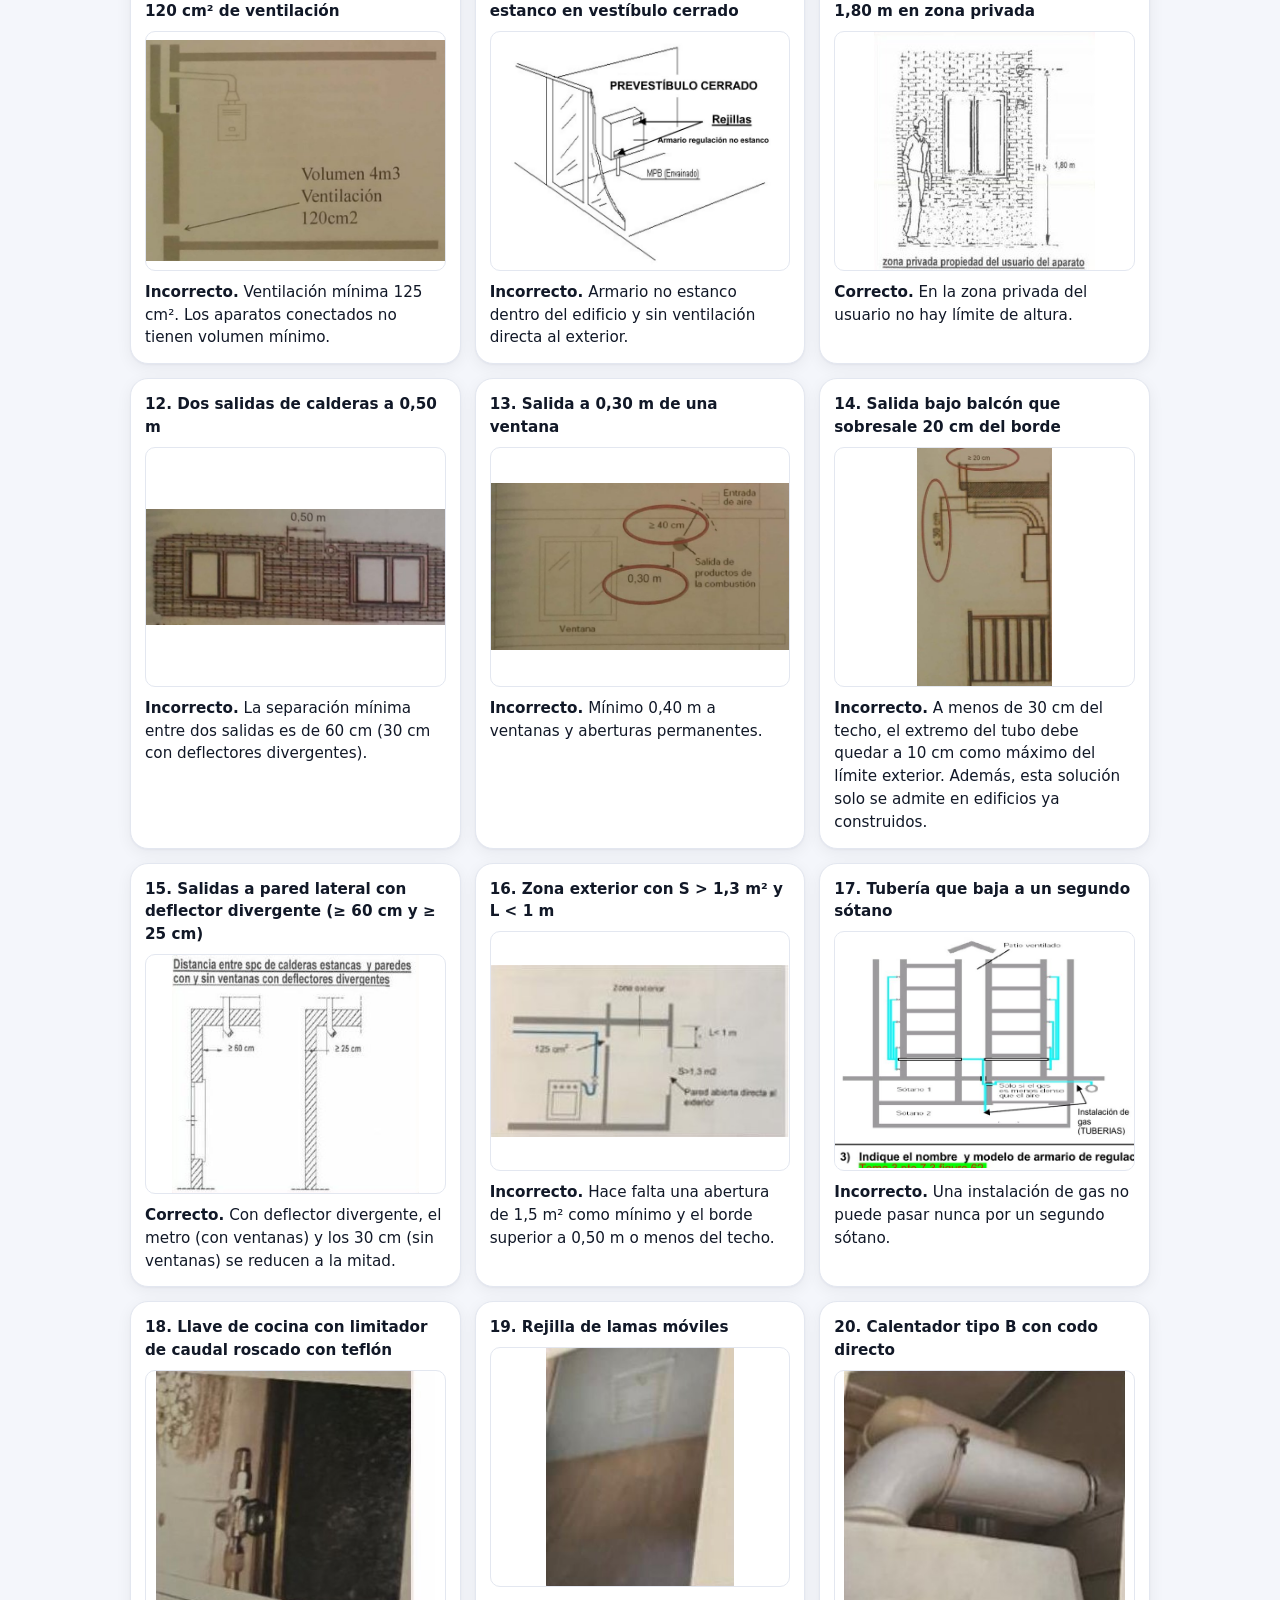
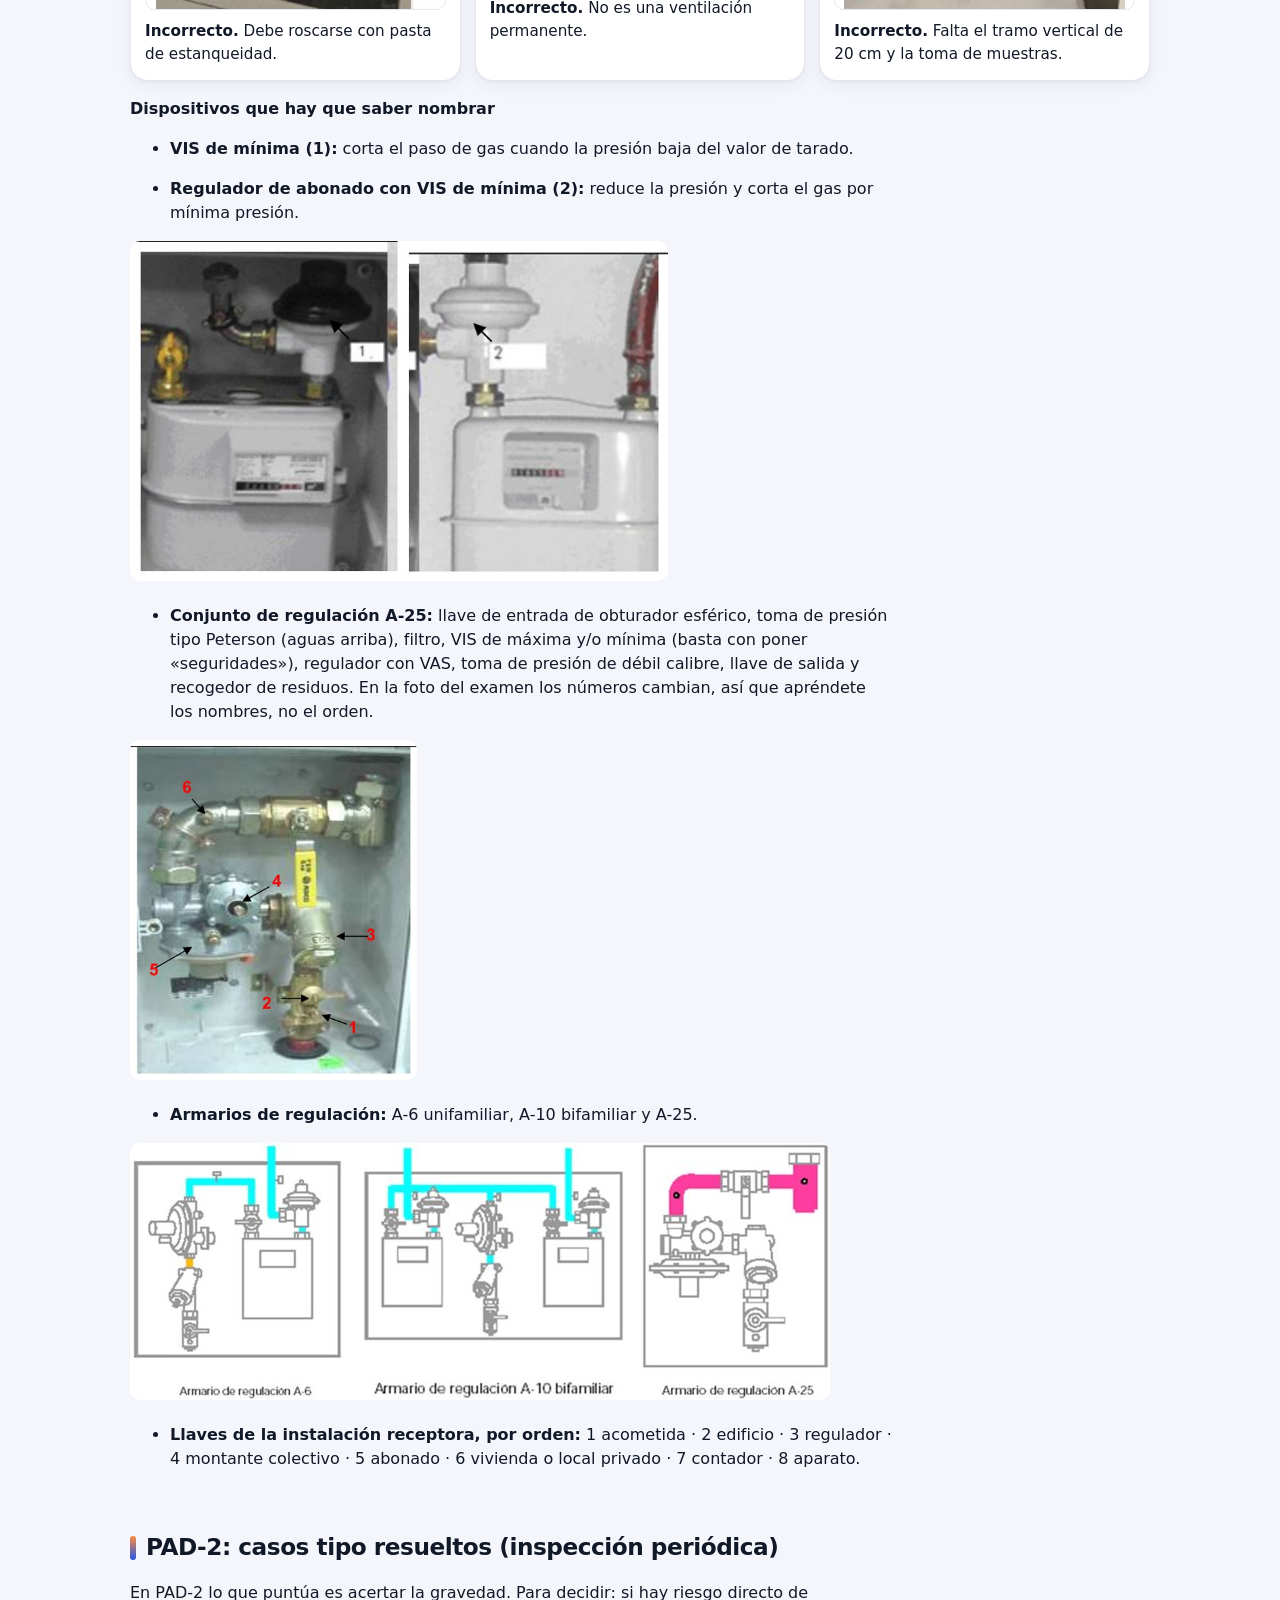
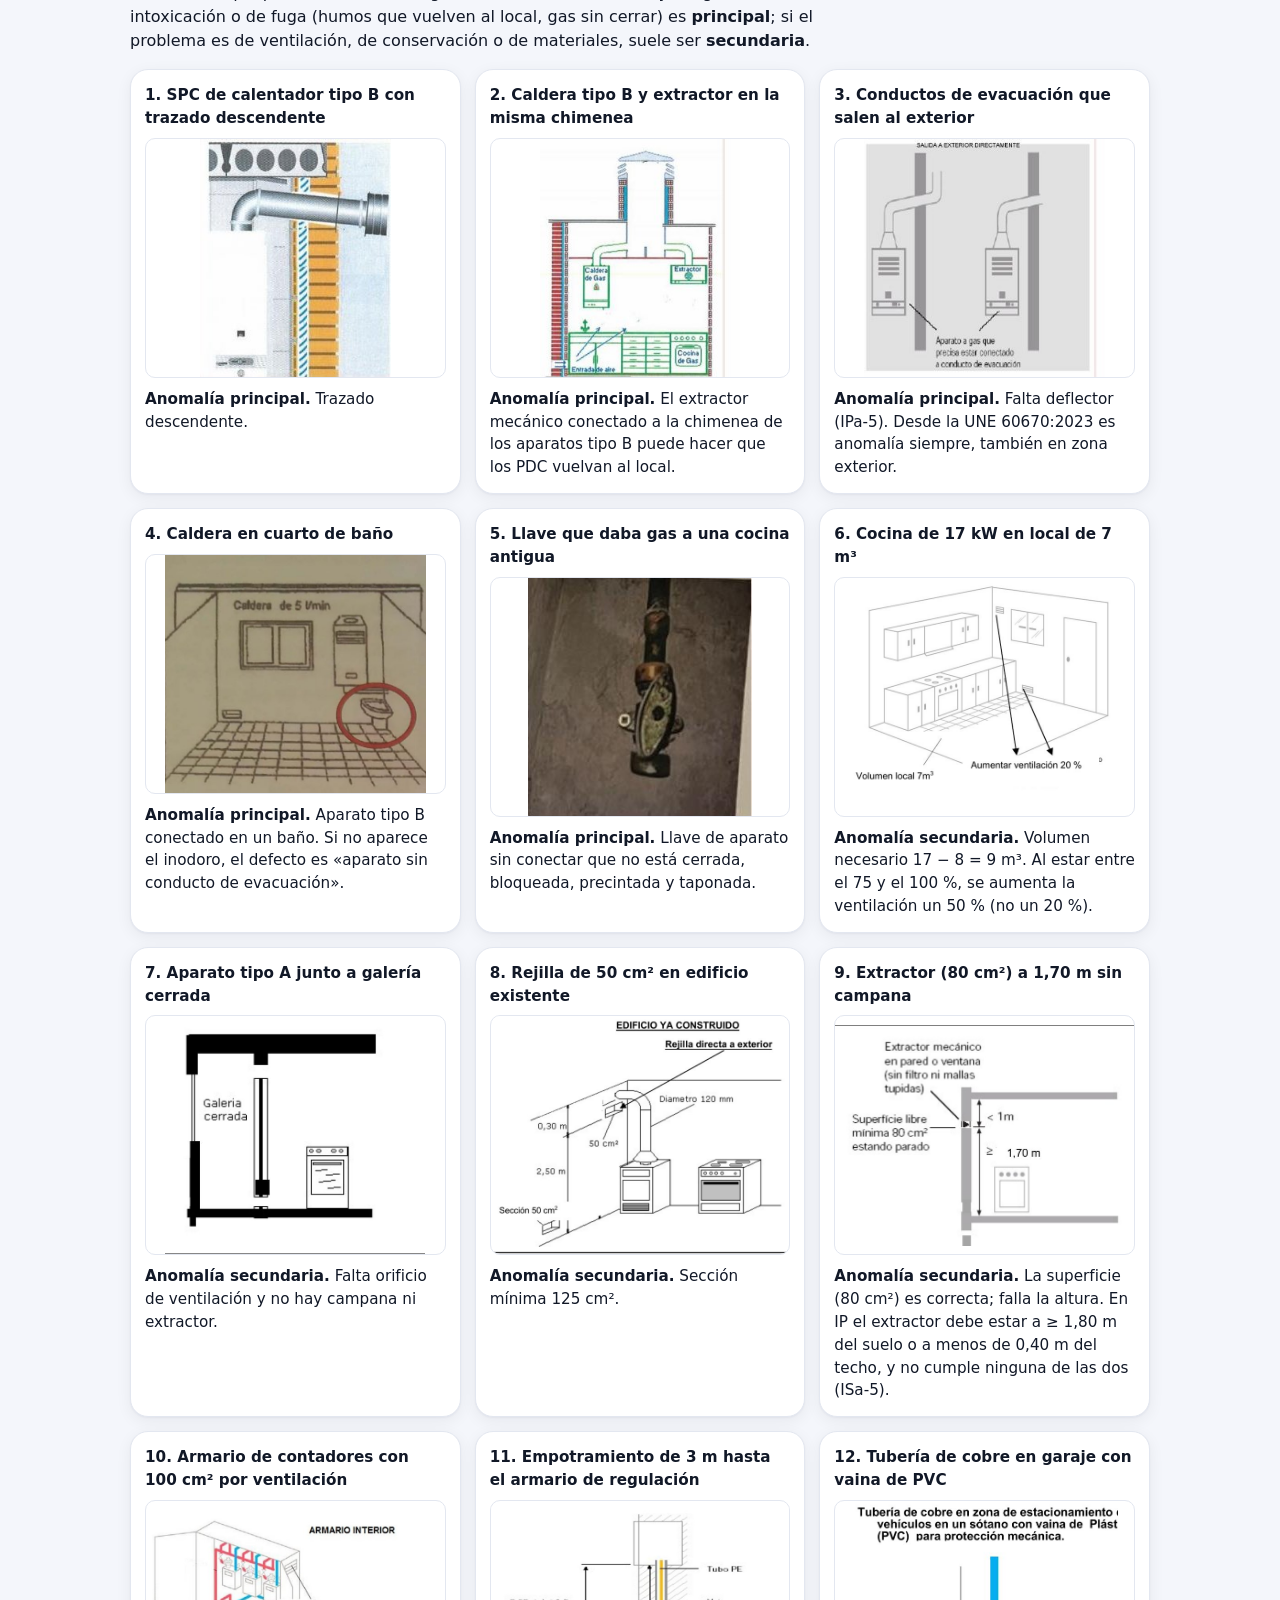
==== commit 270aa2c6: "Revisión contra las especificaciones Sedigas Rev. 02: correcciones - Las 4 cotas de salida de humos:" ====
--- a/guia/index.html
+++ b/guia/index.html
@@ -257,8 +257,7 @@
 </table>
 <p>Para la renovación, desde julio de 2022 <strong>no hay examen
 teórico</strong>: solo el teórico-práctico (destreza visual) y el
-práctico, este sin la prueba de «detección de defectos». El certificado
-nuevo dura 4 años.</p>
+práctico, este sin la prueba de «detección de defectos». El certificado nuevo dura 4 años. <b>Ojo con la fecha:</b> tienes que examinarte antes de que caduque tu certificado; si no, la solicitud pasa a ser de certificación y tendrías que hacer todos los exámenes (PG-IR-01, apartado 8).</p>
 <h2 id="chuleta-de-cotas-y-valores">Chuleta de cotas y valores</h2>
 <p>Estos son los números que se repiten en los exámenes de práctica y en
 los ejemplos oficiales. En la columna «Trampa del examen» está el valor
@@ -325,7 +324,7 @@
 <td><img src="img/007.jpg" loading="lazy" alt="Cocina de 17 kW en 7 m³" /></td>
 <td>Aparatos de cocción de más de 16 kW</td>
 <td>Volumen ≥ ΣQn − 8 (17 kW → 9 m³); si está entre el 75 y el 100 %,
-aumentar la ventilación un 50 % (secundaria)</td>
+aumentar la ventilación un 50 % (secundaria). Entre el 50 y el 75 %, además hace falta detección de CO con corte automático de gas. Nunca menos de 6 m³</td>
 <td>Aumentar un 20 %</td>
 </tr>
 <tr class="even">
@@ -346,15 +345,14 @@
 <td><img src="img/010.jpg" loading="lazy"
 alt="Zona exterior que cumple" /></td>
 <td>Zona exterior (galería abierta)</td>
-<td>Abertura &gt; 1,5 m² y parte superior a &lt; 0,50 m del techo</td>
+<td>Abertura ≥ 1,5 m² y borde superior a ≤ 0,50 m del techo</td>
 <td>S &gt; 1,3 m²; L &lt; 1 m</td>
 </tr>
 <tr class="odd">
 <td><img src="img/011.jpg" loading="lazy"
 alt="Patio con aporte de 200 cm²" /></td>
 <td>Patio de ventilación de menos de 3 m² (edificio existente)</td>
-<td>Aporte de aire ≥ 300 cm²; si está techado, superficie libre ≥ 2
-m²</td>
+<td>Aporte de aire ≥ 300 cm²; si está techado, superficie lateral libre ≥ 1 m² (Tema 5, figura 17). En un patio de 3 m² o más, el techado debe dejar ≥ 2 m² libres</td>
 <td>200 cm²</td>
 </tr>
 <tr class="even">
@@ -465,7 +463,7 @@
 <td><img src="img/022.jpg" loading="lazy"
 alt="Las 4 cotas de salida de humos" /></td>
 <td>Las 4 cotas del dibujo de salida (PAD-1)</td>
-<td>≥ 10 cm al forjado · ≥ 40 cm a pared lateral · ≥ 20 cm a tubo de
+<td>≥ 10 cm del extremo del conducto al muro que atraviesa · ≥ 40 cm a pared lateral · ≥ 20 cm a tubo de
 desagüe o resalte · ≥ 40 cm del deflector a aleros y cornisas</td>
 <td>Poner 40 en la de 20</td>
 </tr>
@@ -509,8 +507,8 @@
 <tr class="odd">
 <td><img src="img/028.jpg" loading="lazy"
 alt="Salida bajo balcón" /></td>
-<td>Bajo balcón o terraza (a &lt; 30 cm del techo)</td>
-<td>Extremo a ≤ 10 cm del borde exterior; no lo pasa</td>
+<td>Bajo balcón o terraza (eje a ≤ 30 cm del techo)</td>
+<td>Solo en edificios ya construidos: extremo a ≤ 10 cm del borde exterior; no lo pasa</td>
 <td>≥ 20 cm</td>
 </tr>
 <tr class="even">
@@ -567,7 +565,7 @@
 <tr class="even">
 <td><img src="img/034.jpg" loading="lazy" alt="Vaina de PVC en garaje"></td>
 <td>Vaina de protección en garaje</td>
-<td>De acero o material de resistencia similar hasta ≥ 1,8 m</td>
+<td>De acero (espesor mínimo 1,5 mm) o de un material de resistencia mecánica similar. Los 1,80 m de altura mínima son para tuberías que no son de acero en fachadas exteriores accesibles</td>
 <td>PVC</td>
 </tr>
 <tr class="odd">
@@ -631,8 +629,7 @@
 <div class="case"><p class="t"><strong>5. Patio de 2,8 m² en edificio existente con aporte de 200
 cm²</strong></p><img src="img/045.jpg" loading="lazy"
 alt="Patio de ventilación con aporte de 200 cm²" /><p><strong>Incorrecto.</strong> Aporte de aire insuficiente: deben ser
-300 cm². Si el patio está techado, la superficie libre mínima es de 2
-m².</p></div>
+300 cm². Si este patio está techado, necesita una superficie lateral libre de 1 m² como mínimo (figura 17); los 2 m² libres son para el patio de 3 m² o más.</p></div>
 <div class="case"><p class="t"><strong>6. Cocina tipo A en local de menos de 6 m³ (L = 0,40
 m)</strong></p><img src="img/046.jpg" loading="lazy"
 alt="Cocina tipo A en local menor de 6 m³" /><p><strong>Incorrecto.</strong> No es armario-cocina (máximo 0,30 m) y
@@ -665,13 +662,12 @@
 <div class="case"><p class="t"><strong>14. Salida bajo balcón que sobresale 20 cm del
 borde</strong></p><img src="img/054.jpg" loading="lazy"
 alt="Salida de humos bajo balcón" /><p><strong>Incorrecto.</strong> A menos de 30 cm del techo, el extremo
-del tubo debe quedar a 10 cm como máximo del límite exterior.</p></div>
+del tubo debe quedar a 10 cm como máximo del límite exterior. Además, esta solución solo se admite en edificios ya construidos.</p></div>
 <div class="case"><p class="t"><strong>15. Salidas a pared lateral con deflector divergente (≥ 60 cm
 y ≥ 25 cm)</strong></p><img src="img/055.jpg" loading="lazy"
 alt="Salidas con deflectores divergentes" /><p><strong>Correcto.</strong> Con deflector divergente, el metro (con
 ventanas) y los 30 cm (sin ventanas) se reducen a la mitad.</p></div>
-<div class="case"><p class="t"><strong>16. Zona exterior con S &gt; 1,3 m² y L &lt; 1 m</strong></p><img src="img/056.jpg" loading="lazy" alt="Zona exterior con abertura de 1,3 m²"><p><strong>Incorrecto.</strong> Hace falta una abertura de más de 1,5 m²
-y la parte superior a menos de 0,50 m del techo.</p></div>
+<div class="case"><p class="t"><strong>16. Zona exterior con S &gt; 1,3 m² y L &lt; 1 m</strong></p><img src="img/056.jpg" loading="lazy" alt="Zona exterior con abertura de 1,3 m²"><p><strong>Incorrecto.</strong> Hace falta una abertura de 1,5 m² como mínimo y el borde superior a 0,50 m o menos del techo.</p></div>
 <div class="case"><p class="t"><strong>17. Tubería que baja a un segundo sótano</strong></p><img src="img/033.jpg" loading="lazy" alt="Tubería por segundo sótano"><p><strong>Incorrecto.</strong> Una instalación de gas no puede pasar
 nunca por un segundo sótano.</p></div>
 <div class="case"><p class="t"><strong>18. Llave de cocina con limitador de caudal roscado con
@@ -707,7 +703,7 @@
 <ul>
 <li><p><strong>Llaves de la instalación receptora, por orden:</strong> 1
 acometida · 2 edificio · 3 regulador · 4 montante colectivo · 5 abonado
-· 6 contador · 7 vivienda o local privado · 8 aparato.</p></li>
+· 6 vivienda o local privado · 7 contador · 8 aparato.</p></li>
 </ul>
 <h2 id="pad-2-casos-tipo-resueltos-inspección-periódica">PAD-2: casos
 tipo resueltos (inspección periódica)</h2>
--- a/styles.css
+++ b/styles.css
@@ -79,6 +79,8 @@
 .meta{display:flex;gap:6px;align-items:center;margin-bottom:10px;flex-wrap:wrap}
 .tag{font-size:.72rem;font-weight:700;padding:3px 10px;border-radius:99px;background:var(--azul2);color:var(--azul);letter-spacing:.02em}
 .tag.nueva{background:var(--ambar2);color:var(--ambar)}
+.tag.propio{background:#f1eaff;color:#7c3aed}
+@media (prefers-color-scheme:dark){.tag.propio{background:#231a3a;color:#b794ff}}
 .num{font-size:.82rem;color:var(--gris);margin-left:auto;font-variant-numeric:tabular-nums}
 .enunciado{font-weight:650;font-size:1.06rem;margin:0 0 14px;letter-spacing:-.01em}
 .ops{display:flex;flex-direction:column;gap:8px}
